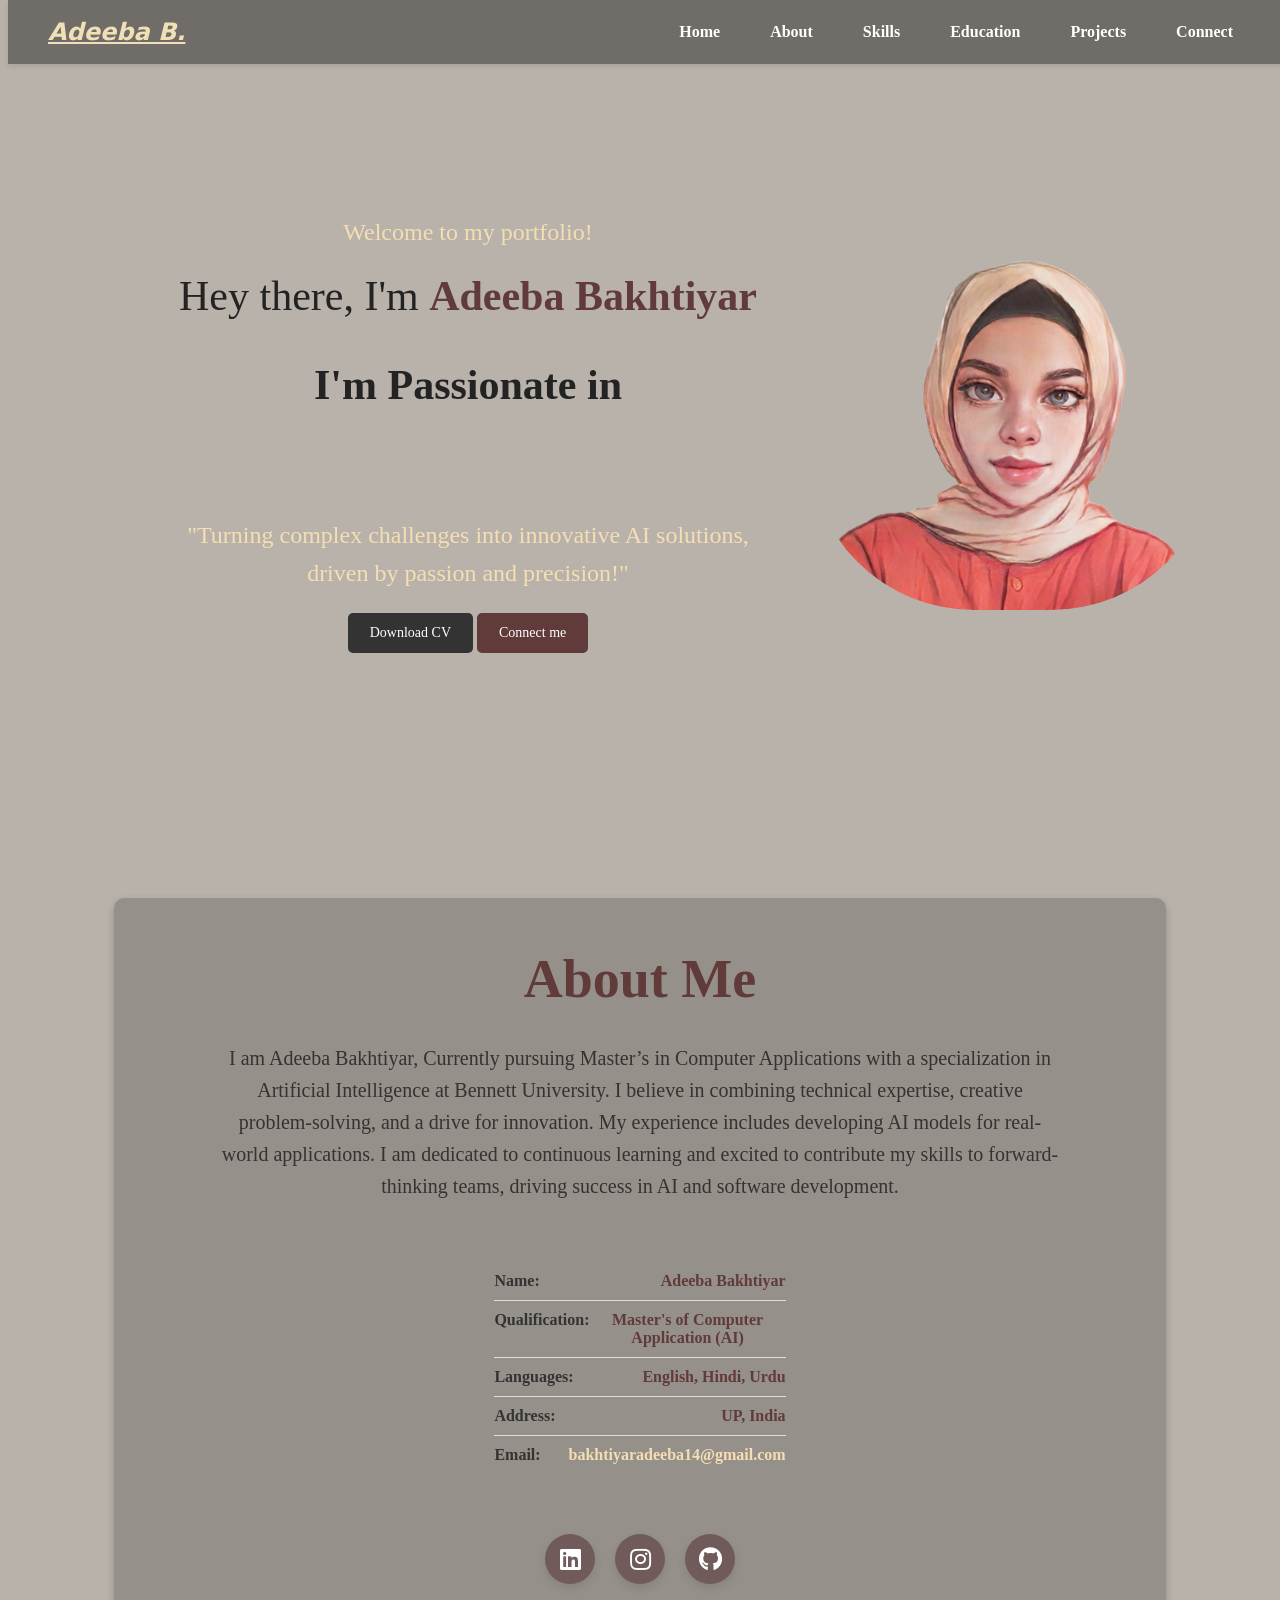
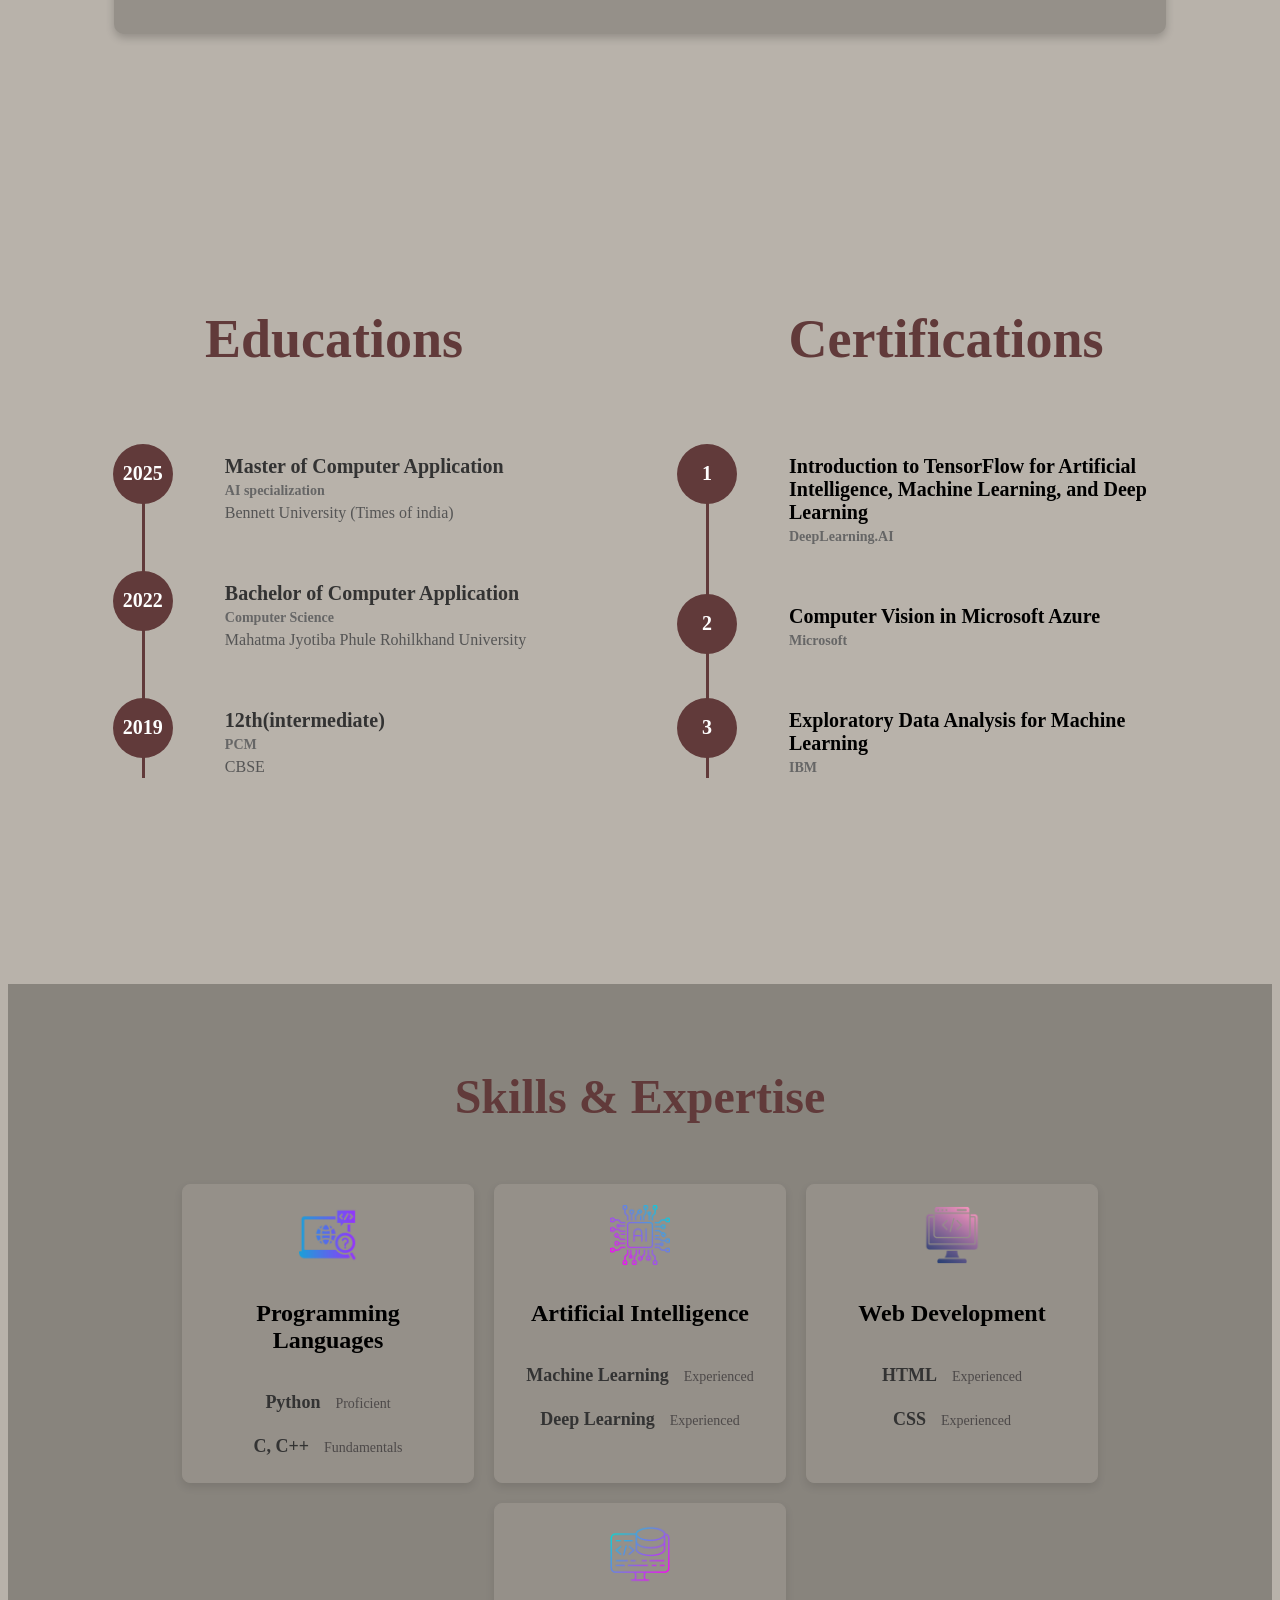
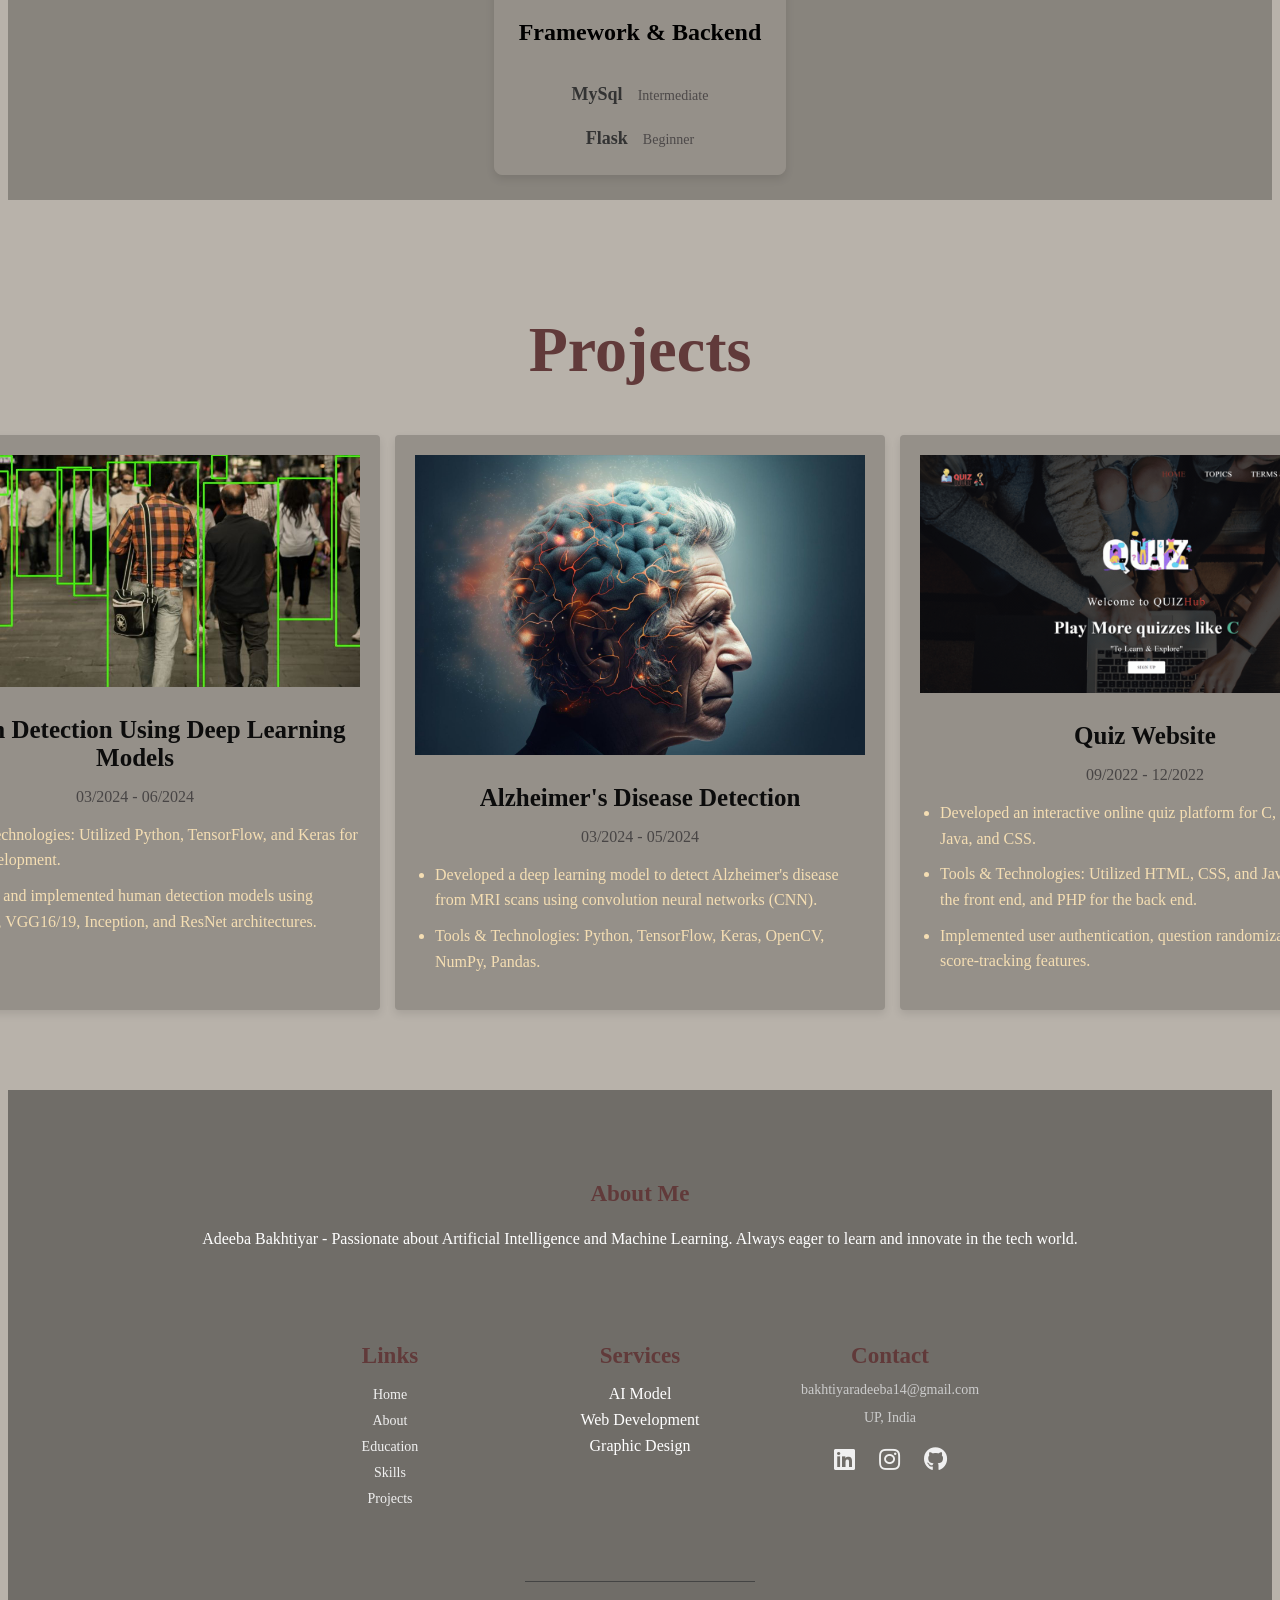
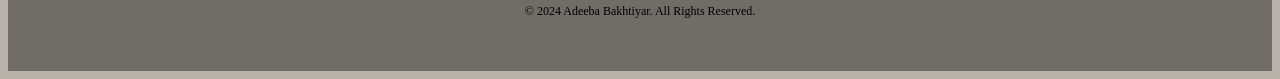
==== index.html @ aa09ab43 "index.html" ====
<!DOCTYPE html>
<html lang="en">

<head>
    <meta charset="UTF-8">
    <meta name="viewport" content="width=device-width, initial-scale=1.0">
    <title>portfolio</title>
    <link rel="stylesheet" href="adeeba.css">
    <!-- FontAwesome for icons (Make sure you have the link in your project) -->
    <link rel="stylesheet" href="https://cdnjs.cloudflare.com/ajax/libs/font-awesome/5.15.4/css/all.min.css">
</head>

<body data-spy="scroll" data-target=".site-navbar-target" data-offset="300">

    <!-- ------------------header--------------------- -->
    <nav class="header" id="navbar">
        <div class="container">
            <a class="logo" href="index.html"><span>Adeeba B.</span></a>
            <button class="navbar-toggle" type="button" data-toggle="collapse" data-target="#ftco-nav"
                aria-controls="ftco-nav" aria-expanded="false" aria-label="Toggle navigation">
                <span class="menu"></span> Menu
            </button>

            <div class="collapse navbar-collapse" id="navbar">
                <ul class="navbar-nav nav ml-auto">
                    <li class="nav-item"><a href="#home-section" class="nav-link"><span>Home</span></a></li>
                    <li class="nav-item"><a href="#about-section" class="nav-link"><span>About</span></a></li>
                    <li class="nav-item"><a href="#skills-section" class="nav-link"><span>Skills</span></a></li>
                    <li class="nav-item"><a href="#education-section" class="nav-link"><span>Education</span></a></li>
                    <li class="nav-item"><a href="#projects-section" class="nav-link"><span>Projects</span></a></li>
                    <li class="nav-item"><a href="#about-section" class="nav-link"><span>Connect</span></a></li>
                </ul>
            </div>
        </div>
    </nav>

    <!-- -------------------home-------------------- -->
    <section class="home" id="home-section">
        <div class="container">
            <div class="row">

                <div class="about-text">
                    <p>Welcome to <span class="mobile-block">my portfolio!</span></p>
                    <span class="intro">Hey there, I'm <span style="color: #613a3a; font-weight: bold;">Adeeba Bakhtiyar</span> </span>
                    <h1 class="animated-text">

                        <span class="intro">I'm Passionate in </span>
                        <div class="animated-info">
                            <span class="animated-item">Python</span>
                            <span class="animated-item">Machine Learning</span>
                            <span class="animated-item">Deep Learning</span>
                            <span class="animated-item">Web Development</span>
                        </div>
                    </h1>

                    <p>"Turning complex challenges into innovative AI solutions, driven by passion and precision!"</p>

                    <div class="button">
                        <a href="AdeebaBakhtiyar.pdf" view="Adeeba_Bakhtiyar_Resume"
                            class="btn mr-lg-2 custom-btn"><i class='uil uil-file-alt'></i> Download CV</a>
                        <a href="mailto:bakhtiyaradeeba14@gmail.com"
                            class="btn custom-btn custom-btn-bg custom-btn-link">Connect me</a>
                    </div>
                </div>


                <div class="about-image svg">
                    <img src="img/adeeba_illus.jpg" class="img-fluid" alt="svg image">
                </div>

            </div>
        </div>
    </section>





    <!-- --------------------------about------------------- -->
    <section class="about " id="about-section">
        <div class="container-abt">
            <div class="heading-section">
                <h2 class="mb-4" style="font-size: 54px; text-transform: capitalize; padding-top: 0px; color: #613a3a;">About Me</h2>
                <p>I am Adeeba Bakhtiyar, Currently pursuing Master’s in Computer Applications with 
                    a specialization in Artificial Intelligence at Bennett University. I believe in combining technical expertise, 
                    creative problem-solving, and a drive for innovation.
                    My experience includes developing AI models for real-world applications. I am dedicated to continuous learning and excited to contribute my skills to 
                     forward-thinking teams, driving success in AI and software development.
                </p>

                <ul class="info">
                    <li><span class="ques">Name:</span> <span class="ans">Adeeba Bakhtiyar</span></li>
                    <li><span class="ques">Qualification:</span> <span class="ans">Master's of Computer Application (AI)</span></li>
                    <li><span class="ques">Languages:</span> <span class="ans">English, Hindi, Urdu</span></li>
                    <li><span class="ques">Address:</span> <span class="ans">UP, India</span></li>
                    <li><span class="ques">Email:</span> <span class="ans" style="color: #F5DEB3;">bakhtiyaradeeba14@gmail.com</span></li>
                </ul>

                <div class="social-icons" id="connect">
                    <!-- LinkedIn -->
                    <a href="https://www.linkedin.com/in/adeeba-bakhtiyar" target="_blank" class="social-icon linkedin"
                        aria-label="LinkedIn">
                        <i class="fab fa-linkedin"></i>
                    </a>
                    <!-- Instagram -->
                    <a href="https://www.instagram.com/adeeba_ba" target="_blank" class="social-icon instagram"
                        aria-label="Instagram">
                        <i class="fab fa-instagram"></i>
                    </a>
                    <!-- CodeChef -->
                    <!-- <a href="https://www.codechef.com/users/adeebaa" target="_blank" class="social-icon codechef"
                        aria-label="CodeChef">
                        <i class="fab fa-codechef"></i> -->
                    </a>
                    <!-- GitHub -->
                    <a href="https://github.com/AdeebaBakhtiyar" target="_blank" class="social-icon github"
                        aria-label="GitHub">
                        <i class="fab fa-github"></i>
                    </a>
                </div>

            </div>
        </div>



        </div>


    </section>


    <!-- ------------------------qualification----------------- -->
    <section class="qual" id="education-section">
        <!-- -----------education----------- -->
        <div class="edu">
            <h2 class="ed">Educations</h2>
            <div class="timeline">
                <div class="master">
                    <div class="timeline-yr">
                        <span>2025</span>
                    </div>
                    <div class="timeline-info">
                        <h3><span>Master of Computer Application</span><small>AI specialization</small></h3>
                        <p>Bennett University (Times of india)</p>
                    </div>
                </div>

                <div class="bachelor">
                    <div class="timeline-yr">
                        <span>2022</span>
                    </div>
                    <div class="timeline-info">
                        <h3><span>Bachelor of Computer Application</span><small>Computer Science</small></h3>
                        <p>Mahatma Jyotiba Phule Rohilkhand University</p>
                    </div>
                </div>

                <div class="board">
                    <div class="timeline-yr">
                        <span>2019</span>
                    </div>
                    <div class="timeline-info">
                        <h3><span>12th(intermediate)</span><small>PCM</small></h3>
                        <p>CBSE</p>
                    </div>
                </div>

            </div>
        </div>
        <!-- -----------cert---------- -->
        <div class="edu">
            <h2 class="ed">Certifications</h2>
            <div class="timeline">
                <div class="master">
                    <div class="timeline-yr">
                        <span>1</span>
                    </div>
                    <div class="timeline-info">
                        <a href="https://www.coursera.org/account/accomplishments/records/SD7UD8A5PL6N"><h3><span>Introduction to TensorFlow for Artificial Intelligence, Machine Learning, and Deep
                                Learning</span></a><small>DeepLearning.AI</small></h3>
                    </div>
                </div>

                <div class="bachelor">
                    <div class="timeline-yr">
                        <span>2</span>
                    </div>
                    <div class="timeline-info">
                        <a href="https://www.coursera.org/account/accomplishments/records/6XAW9YWFEXEA"><h3><span>Computer Vision in Microsoft Azure</span></a><small>Microsoft</small></h3>
                    </div>
                </div>

                <div class="board">
                    <div class="timeline-yr">
                        <span>3</span>
                    </div>
                    <div class="timeline-info">
                        <a href="https://www.coursera.org/account/accomplishments/records/AXD4PXTZT9DA"><h3><span>Exploratory Data Analysis for Machine Learning</span></a><small>IBM</small></h3>
                    </div>
                </div>

            </div>
        </div>
    </section>

    <!-- ------------------skill-------------------- -->
    <!-- Skills Section -->
    <section class="skills" id="skills-section">
        <h2 class="section-title">Skills & Expertise</h2>
        <div class="skills-container">

            <!-- Skill Badge: Programming Languages -->
            <div class="skill-badge">
                <div class="skill-icon">
                    <img src="img/programming-language.png" alt="Coding">
                </div>
                <h2>Programming Languages</h2>
                <div class="skill-info">
                    <h3>Python</h3>
                    <p>Proficient</p>
                </div>
                <div class="skill-info">
                    <h3>C, C++</h3>
                    <p>Fundamentals</p>
                </div>
            </div>

            <!-- Skill Badge: AI -->
            <div class="skill-badge">
                <div class="skill-icon">
                    <img src="img/chip.png" alt="AI">
                </div>
                <h2>Artificial Intelligence</h2>
                <div class="skill-info">
                    <h3>Machine Learning</h3>
                    <p>Experienced</p>
                </div>
                <div class="skill-info">
                    <h3>Deep Learning</h3>
                    <p>Experienced</p>
                </div>
            </div>

            <!-- Skill Badge: Web Development -->
            <div class="skill-badge">
                <div class="skill-icon">
                    <img src="img/web-development.png" alt="Web Development">
                </div>
                <h2>Web Development</h2>
                <div class="skill-info">
                    <h3>HTML</h3>
                    <p>Experienced</p>
                </div>
                <div class="skill-info">
                    <h3>CSS</h3>
                    <p>Experienced</p>
                </div>
            </div>

            <!-- Skill Badge: Framework/Backend -->
            <div class="skill-badge">
                <div class="skill-icon">
                    <img src="img/backend.png" alt="Web Development">
                </div>
                <h2>Framework & Backend</h2>
                <div class="skill-info">
                    <h3>MySql</h3>
                    <p>Intermediate</p>
                </div>
                <div class="skill-info">
                    <h3>Flask</h3>
                    <p>Beginner</p>
                </div>
            </div>

        </div>
    </section>

    <!-- -----------Projects -------- -->
    <section class="projects" id="projects-section">
        <div class="project">
            <h2>Projects</h2>

            <div class="projects-grid">
                <!-- Project 1 -->
                <div class="project-card">
                <div class="imgs">
                    <img src="img/human detec.jpg" alt="Human Detection">
                </div>
                    <h3 class="project-title">Human Detection Using Deep Learning Models</h3>
                    <p class="project-duration">03/2024 - 06/2024</p>
                    <ul class="project-details">
                        <li>Tools & Technologies: Utilized Python, TensorFlow, and Keras for model development.</li>
                        <li>Developed and implemented human detection models using Sequential, VGG16/19, Inception, and
                            ResNet architectures.</li>
                    </ul>
                </div>

                <!-- Project 2 -->
                <div class="project-card">
                    <div class="imgs">
                        <img src="img/Alzheimers-Disease.jpg" alt="Alzheimer Detection">
                    </div>
                    <h3 class="project-title">Alzheimer's Disease Detection</h3>
                    <p class="project-duration">03/2024 - 05/2024</p>
                    <ul class="project-details">
                        <li>Developed a deep learning model to detect Alzheimer's disease from MRI scans using
                            convolution neural networks (CNN).</li>
                        <li>Tools & Technologies: Python, TensorFlow, Keras, OpenCV, NumPy, Pandas.</li>
                    </ul>
                </div>

                <!-- Project 3 -->
                <div class="project-card">
                    <div class="imgs">
                        <img src="img/quiz-gif.gif" alt="Alzheimer Detection">
                    </div>
                    <h3 class="project-title">Quiz Website</h3>
                    <p class="project-duration">09/2022 - 12/2022</p>
                    <ul class="project-details">
                        <li>Developed an interactive online quiz platform for C, C++, HTML, Java, and CSS.</li>
                        <li>Tools & Technologies: Utilized HTML, CSS, and JavaScript for the front end, and PHP for the
                            back end.</li>
                        <li>Implemented user authentication, question randomization, and score-tracking features.</li>
                    </ul>
                    </ul>
                </div>

                <!-- Project 4 -->
                <!-- <div class="project-card">
                    <div class="imgs">
                        <img src="img/alzheimer.webp" alt="Alzheimer Detection">
                    </div>
                    <h3 class="project-title">Video Transcript Summarizer</h3>
                    <p class="project-duration">10/2023 - 02/2023</p>
                    <ul class="project-details">
                        <li>Developed a tool to generate concise summaries of video transcripts using NLP techniques.
                        </li>
                        <li>Tools & Technologies: Utilized Python, NLTK, and Hugging Face Transformers.</li>
                </div> -->
            </div>
        </div>
    </section>

    <!---------------------- Footer ---------------- -->
    <footer class="footer">
        <div class="footer-column">
            <h3>About Me</h3>
            <p>Adeeba Bakhtiyar - Passionate about Artificial Intelligence and Machine Learning. Always eager to learn and innovate in the tech world.</p>
        </div>

        <div class="footer-info">
            
            <div class="footer-column">
              <h3>Links</h3>
              <ul>
                <li><a href="#home-section">Home</a></li>
                <li><a href="#about-section">About</a></li>
                <li><a href="#education-section">Education</a></li>
                <li><a href="#skills-section">Skills</a></li>
                <li><a href="#projects-section">Projects</a></li>
              </ul>
            </div>
            <div class="footer-column">
              <h3>Services</h3>
              <ul>
                <li>AI Model</li>
                <li>Web Development</li>
                <li>Graphic Design</li>
              </ul>
            </div>
            <div class="footer-column contact-info">
              <h3>Contact</h3>
              <p><a href="mailto:bakhtiyaradeeba14@gmail.com">bakhtiyaradeeba14@gmail.com</a></p>
              <p>UP, India</p>

              <ul class="social-links">
                <a href="https://www.linkedin.com/in/adeeba-bakhtiyar" target="_blank"><i class="fab fa-linkedin"></i></a>
                <a href="https://www.instagram.com/adeeba_ba" target="_blank"><i class="fab fa-instagram"></i> </a>
                <a href="https://www.github.com/AdeebaBakhtiyar" target="_blank"><i class="fab fa-github"></i> </a>
                <!-- <a href="https://www.codechef.com" target="_blank"><i class="fab fa-codechef"></i> </a> -->
             </ul>
            </div>
            
          </div>

          <div class="footer-bottom">
            <p>&copy; 2024 Adeeba Bakhtiyar. All Rights Reserved.</p>
          </div>
          
    </footer>


</body>

</html>
---- adeeba.css ----
body{
    background-color: #b8b2aa;
}

/* ---------------header-------------- */
.header {
    background-color: #706d68; /* Dark background color */
    position: fixed; /* Sticks the navbar at the top */
    top: 0;
    width: 100%;
    z-index: 1000; /* Ensures the navbar stays on top */
    padding: 18px 0;
    box-shadow: 0 2px 5px rgba(26, 26, 26, 0.1);
}

/* Container styling for layout */
.header .container {
    display: flex;
    justify-content: space-between;
    align-items: center;
    max-width: 1200px;
    margin: 0 auto;
    padding: 0 20px;

}

/* Logo styling */
.logo {
    font-size: 24px;
    color: #fff;
    text-decoration: none;
    font-weight: bold;
}

.logo span {
    color: #f1dfb8;
    font-weight: bold;
    font-style: italic;
    font-family: system-ui, -apple-system, BlinkMacSystemFont, 'Segoe UI', Roboto, Oxygen, Ubuntu, Cantarell, 'Open Sans', 'Helvetica Neue', sans-serif;
    text-decoration: underline;
}

/* Navbar toggle button styling */
.navbar-toggle {
    display: none;
    background: none;
    border: none;
    color: #fff;
    cursor: pointer;
    font-size: 18px;
}

.navbar-toggle .menu {
    display: block;
    width: 25px;
    height: 3px;
    background-color: #fff;
    margin: 5px 0;
    transition: transform 0.3s ease;
}

/* Navbar link styling */
.navbar-nav {
    list-style: none;
    display: flex;
    gap: 20px;
    margin: 0;
    padding: 0;
}

.nav-item {
    position: relative;
}

.nav-link {
    font-weight: bold;
    color: #fff;
    text-decoration: none;
    font-size: 16px;
    padding: 10px 15px;
    transition: color 0.3s ease;
}

.nav-link:hover {
    color: #0c0c0c; /* Hover highlight color */
}

/* Collapse behavior on smaller screens */
@media (max-width: 768px) {
    .navbar-toggle {
        display: block; /* Show the toggle button */
    }

    .collapse.navbar-collapse {
        display: none; /* Hide the menu by default */
        flex-direction: column;
        background: #333;
        position: absolute;
        top: 100%;
        left: 0;
        width: 100%;
    }

    .collapse.navbar-collapse.show {
        display: flex; /* Show menu when toggled */
    }

    .navbar-nav {
        flex-direction: column;
        gap: 0;
    }

    .nav-link {
        padding: 15px 20px;
        border-top: 1px solid #444;
        text-align: left;
    }
}

/* Smooth transition for toggling */
.collapse.navbar-collapse {
    transition: max-height 0.3s ease-out, padding 0.3s ease;
}

/*------------home-----------*/
.home {
    padding: 100px 0; /* Adds spacing around the section */
}

/* Container styling */
.home .container {
    display: flex;
    flex-wrap: nowrap;
    align-items: center;
    justify-content: center;
    height: 70vh;
    text-align: -webkit-center;
}

/* Text section styling */
.about-text {
    max-width: 600px;
   color:#5b4638;
    padding: 50px;
    padding-left: 160px;
    padding-right: inherit;
}

/* Styling for small text */
.animated-text {
    font-size: 50px;
    color: #613a3a;
    font-weight: bold;
    position: relative;
}

.intro {
    display: block;
    font-size: 42px;
    margin-bottom: 5px;
    color: #242323;
}

.animated-info {
    position: relative;
    height: 1.2em; /* Adjust based on the font size */
    overflow: hidden;
}

/* Individual animated items */
.animated-item {
    position: absolute;
    top: 0;
    left: 0;
    width: 100%;
    opacity: 0;
    animation: fade 12s infinite; /* Total duration for the cycle */
}

/* Keyframes for sequential fade animation */
@keyframes fade {
    0%, 20% { opacity: 0; transform: translateY(-100%); } /* Hidden state */
    25%, 45% { opacity: 1; transform: translateY(0); } /* Fade in */
    50%, 70% { opacity: 0; transform: translateY(100%); } /* Fade out */
    75%, 100% { opacity: 0; transform: translateY(200%); } /* Hidden state */
}

/* Sequential animation delays */
.animated-item:nth-child(1) {
    animation-delay: 0s; /* First item visible at the start */
}

.animated-item:nth-child(2) {
    animation-delay: 3s; /* Second item visible after 3 seconds */
}

.animated-item:nth-child(3) {
    animation-delay: 6s; /* Third item visible after 6 seconds */
}

.animated-item:nth-child(4) {
    animation-delay: 9s; /* Fourth item visible after 9 seconds */
}


/* Styling for the paragraph text */
.about-text p {
    margin: 20px 0;
    font-size: 24px;
    line-height: 1.6;
    color: #F5DEB3;
}

/* Button group styling */
.custom-btn-group {
    margin-top: 20px;
    display: flex;
    gap: 10px;
    justify-content: center; /* Centers buttons horizontally */
}

.btn {
    display: inline-block;
    padding: 10px 20px;
    border-radius: 5px;
    color: #fff;
    text-decoration: none;
    font-size: 14px;
    transition: background-color 0.3s ease;
}

.custom-btn {
    background-color: #333;
    border: 2px solid transparent;
}

.custom-btn:hover {
    background-color: #613a3a;
    border-color: #613a3a;
}

.custom-btn-bg {
    background-color: #613a3a;
}

.custom-btn-link {
    border: 2px solid #613a3a;
}

.custom-btn-link:hover {
    background-color: transparent;
    color: #613a3a;
}

/* Image section styling */
.about-image {
    padding: 20px;
    padding-left: 5px;
}

.about-image img {
    max-width: 85%;
    height: auto;
    border-radius: 165px; /* Optional: adds rounded corners */
}

/* Responsive adjustments */
@media (min-width: 992px) {
    .home .row {
        display: flex;
        flex-direction: row;
        align-items: center;
    }

    .about-text {
        order: 1; /* Ensures text appears on the left */
    }

    .about-image {
        order: 2; /* Ensures image appears on the right */
        flex: 1; /* Allows image to take up remaining space */
    }
}

@media (max-width: 991px) {
    .home .row {
        flex-direction: column;
        text-align: center;
    }
    
    .custom-btn-group {
        gap: 15px;
    }
}

/* -------------about--------------- */
/* General styling for the about section */
.about {
    min-height:fit-content; /* Ensures the section takes at least the full viewport height */
    display: flex;
    align-items: center; /* Center content vertically */
    justify-content: center; /* Center content horizontally */
    padding: 60px 0; 
}

/* Container styling */
.container-abt {
    /* max-width: 800px; /* Limit the maximum width of the container */
    width: 80%; 
    /* height:fit-content; */
    background-color: #959089;
    border-radius: 10px; 
     box-shadow: 0 4px 8px rgba(0, 0, 0, 0.2); 
    padding: 20px; /* Space inside the box */
    text-align: center; /* Center text inside the box */
}

/* Heading section styling */
.heading-section {
    margin-bottom: 30px; /* Space below the heading section */
}



/* Main heading styling */
.heading-section h2 {
    font-size: 34px; 
    text-transform: capitalize;
    margin: 30px;
}

/* Paragraph styling */
.heading-section p {
    font-size: 20px;
    color: #333; /* Slightly lighter text color for the paragraph */
    line-height: 1.6;
    margin: 32px 84px
}

/* About info list styling */
.info {
    list-style: none; /* Remove default list styling */
    padding: 20px 320px; /* Remove padding */
    margin: 40px; /* Remove margin */
}

.info li {
    display: flex;
    justify-content: space-between;
    padding: 10px 0; /* Space between list items */
    border-bottom: 1px solid #ddd; /* Border between items */
    color: #333; /* Dark text color */
}

.info li:last-child {
    border-bottom: none; /* Remove border from the last item */
}

.info span {
    font-weight: bold; /* Bold label text */
}

.ans{
    color: #613a3a;
}

/* Responsive adjustments */
@media (max-width: 768px) {
    .container-abt {
        padding: 20px; /* Adjust padding for smaller screens */
    }

    .heading-section h2 {
        font-size: 28px; /* Smaller font size for smaller screens */
    }

    .heading-section p {
        font-size: 14px; /* Smaller font size for smaller screens */
    }
}

/* Social Media Section */
.social-media {
    padding: 60px 20px;
    text-align: center;
    background-color: #f9f9f9;
}

.section-title {
    font-size: 32px;
    margin-bottom: 30px;
    color: #333;
}

/* Container for Social Icons */
.social-icons {
    display: flex;
    justify-content: center;
    gap: 20px;
    flex-wrap: wrap;
}

/* Social Icon Styling */
.social-icon {
    background-color: #715a5a;
    color: #fff;
    width: 50px;
    height: 50px;
    display: flex;
    align-items: center;
    justify-content: center;
    border-radius: 50%;
    font-size: 24px;
    transition: all 0.3s ease;
    text-decoration: none;
    box-shadow: 0 4px 8px rgba(0, 0, 0, 0.1);
}

.social-icon:hover {
    transform: scale(1.1);
    box-shadow: 0 6px 12px rgba(0, 0, 0, 0.15);
}

/* Individual Icon Colors */
.linkedin:hover {
    background-color: #0077b5;
}

.instagram:hover {
    background-color: #7b0d21;
}

.codechef:hover {
    background-color: #5b4638;
}

.github:hover {
    background-color: #333;
}


/* -------------education------------ */
.qual {
    height: 90vh; 
    display: flex;
    align-items: center; /* Center content vertically */
    justify-content: center; /* Center content horizontally */
    padding: 40px 20px; /* Adjust padding as needed */
}

/* Styling for the main container */
.edu {
    max-width: 800px; /* Limit the maximum width of the container */
    width: 100%;
    /* background-color: #fff; White background for the content */
    /* border-radius: 10px; Rounded corners */
    /* box-shadow: 0 4px 8px rgba(0, 0, 0, 0.2); Shadow effect */
    padding: 0 66px; /* Space inside the box */
    text-align: center; /* Center text inside the box */
}

/* Heading styling */
.ed {
    font-size: 54px; 
    text-transform: capitalize;
    margin-top: 8px;
    color: #613a3a; /* Dark text color */
    text-transform: capitalize;
    font-weight: bold;
}

/* Timeline styling */
.timeline {
    position: relative;
    margin-top: 30px;
    border-left: 3px solid #613a3a; /* Left border for the timeline */
    display: inline-block;
    height: 37vh;
}

/* Individual timeline item styling */
.timeline-yr {
    position: absolute;
    left: -32px;
    margin-top: -11px;
    font-size: 20px;
    font-weight: bold;
    color: #fff;
    background-color: #613a3a;
    border-radius: 50%;
    width: 60px;
    height: 60px;
    display: flex;
    align-items: center;
    justify-content: center;
}

.timeline-info {
    padding-left: 80px; /* Space to align with the timeline years */
    margin-bottom: 20px;
    text-align: left; /* Align text to the left inside the info */
}

.timeline-info a {
    text-decoration: none;
    color: black;
    font-weight: bold;
}

.timeline-info a:hover {
    color: whitesmoke;
}

/* Timeline info heading styling */
.timeline-info h3 {
    font-size: 20px;
    margin: 0;
    color: #333;
}

.timeline-info h3 span {
    display: block;
    font-weight: bold;
}

.timeline-info h3 small {
    display: block;
    font-size: 14px;
    color: #666;
    margin-top: 5px;
}

/* Paragraph styling */
.timeline-info p {
    font-size: 16px;
    color: #555;
    margin-top: 5px;
}

/* Styling adjustments for different education levels */
.master, .bachelor, .board {
    position: relative;
    padding: 10px 0;
    margin-bottom: 20px;
}

.master .timeline-yr,
.bachelor .timeline-yr,
.board .timeline-yr {
    top: 10px; /* Adjust position of the year circle */
}

/* Responsive adjustments */
@media (max-width: 768px) {
    .edu {
        padding: 20px; /* Adjust padding for smaller screens */
    }

    .timeline-yr {
        left: -40px; /* Adjust the position of the timeline year on smaller screens */
        width: 40px;
        height: 40px;
        font-size: 16px;
    }

    .timeline-info {
        padding-left: 70px; /* Adjust left padding for smaller screens */
    }
}

/* ------------Projects ------------*/
.projects {
    padding: 60px 20px;
}

/* Container for Centering Content */
.project {
    max-width: 1000px;
    margin: 0 auto;
    text-align: center;
}

/* Section Title */
.project h2 {
    font-size: 64px;
    font-weight: bold;
    color: #613a3a;
    margin-bottom: 48px;
}

/* Projects Grid Layout */
.projects-grid {
    display: flex;
    /* flex-wrap: wrap; */
    column-gap: 15px;
    justify-content: center;
    row-gap: 0;
    justify-content: center;
}

/* Individual Project Card Styling */
.project-card {
    background-color: #959089;
    padding: 20px;
    margin-bottom: 20px;
    border-radius: 4px;
    box-shadow: 0 4px 8px rgba(0, 0, 0, 0.1);
    text-align: left;
    flex: 1 1 calc(50% - 20px); /* Two cards per row */
    box-sizing: border-box;
    transition: transform 0.3s ease, box-shadow 0.3s ease;
}

.project-card:hover {
    transform: translateY(-10px);
    box-shadow: 0 6px 12px rgba(55, 53, 53, 0.2);
    background-color: #4b4947;
}

.imgs{
    height:min-content;
    width: 50vh;
}

.imgs img{
    width: -webkit-fill-available;

}

/* Project Title Styling */
.project-title {
    font-size: 25px;
    font-weight: bold;
    color: #0c0c0c;
    margin-bottom: 10px;
    text-align: center;
}

/* Project Duration */
.project-duration {
    font-size: 16px;
    color: #484545;
    margin-bottom: 15px;
    text-align: center;
}

/* Project Details List */
.project-details {
    list-style-type:disc;
    padding-left: 20px;
    color: #F5DEB3;
}

.project-details li {
    margin-bottom: 10px;
    line-height: 1.6;
}

/* Responsive Adjustments */
@media (max-width: 768px) {
    .project-card {
        flex: 1 1 100%; /* Full width on smaller screens */
    }

    .section-title {
        font-size: 28px;
    }

    .project-title {
        font-size: 20px;
    }
}

/* ---------------Skills---------------- */
.skills {
    padding: 25px 22px;
    text-align: center;
    height: fit-content;
    background-color: #88847d;
}

.section-title {
    font-size: 48px;
    margin: 60px;
    color: #613a3a;
    font-weight: bold;
}

/* Skills Container */
.skills-container {
    display: flex;
    flex-wrap: wrap;
    justify-content: center;
    gap: 20px;
}

/* Skill Badge Styling */
.skill-badge {
    display: flex;
    flex-direction: column;
    align-items: center;
    background-color: #959089;
    border: 1px solid #959089;
    border-radius: 8px;
    padding: 20px;
    width: 250px;
    box-shadow: 0 4px 8px rgba(0, 0, 0, 0.1);
    transition: transform 0.3s, box-shadow 0.3s;
}

.skill-badge img {
    width: 100%;
    height: 100%;
}

.skill-icon {
    display: flex;
    align-items: center;
    justify-content: center;
  
    color: #F5DEB3;
    border-radius: 50%;
    width: 60px;
    height: 60px;
    margin-bottom: 15px;
    font-size: 22px;
    font-weight: bold;
}

/* Skill Information */
.skill-info {
    display: flex;
    align-items: baseline;
    gap: 15px;
}

.skill-info h3 {
    font-size: 18px;
    margin-bottom: 5px;
    color: #333;
}

.skill-info p {
    font-size: 14px;
    color: #4d4949;
    margin: 0;
}

/* Responsive Layout */
@media (max-width: 768px) {
    .skills-container {
        flex-direction: column;
        align-items: center;
    }

    .skill-badge {
        width: 90%;
    }
}

/* -------------footer----------------- */
/* Footer Styling */
.footer {
    background-color: #706d68;
    color: #fff;
    padding: 40px 20px;
    display: flex;
    flex-direction: column;
    align-items: center;
    text-align: center;
}

.footer-info {
    max-width: 1200px;
    display: flex;
    flex-wrap: wrap;
    justify-content: space-between;
    margin-bottom: 20px;
    gap: 20px;
    
}

/* Footer About Me */
.footer-info h3 {
    font-size: 20px;
    margin-bottom: 10px;
    color: #613a3a;
}

.footer-info p {
    font-size: 14px;
    line-height: 1.6;
    margin-bottom: 20px;
    color: #ccc;
}

/* Footer Columns */
.footer-column {
    flex: 1;
    min-width: 200px;
    margin: 28px 15px;
}

.footer-column h3 {
    font-size: 23px;
    color: #613a3a;
}

.footer-column ul {
    list-style: none;
    padding: 0;
}

.footer-column ul li {
    margin: 8px 0;
}

.footer-column ul li a {
    text-decoration: none;
    color: #f0f0f0;
    font-size: 14px;
    transition: color 0.3s;
}

.footer-column ul li a:hover {
    color: #333;
}

/* Contact Info */
.contact-info a {
    color: #ccc;
    text-decoration: none;
}

.contact-info a:hover {
    color: #333;
}

.contact-info p {
    margin: 5px 0;
    font-size: 14px;
    color: #ccc;
}

/* Social Links */
.social-links {
    list-style: none;
    padding: 0;
    margin: 0;
    display: flex; /* Use flex to align items horizontally */
    gap: 24px; /* Adjust the spacing between the icons */
    justify-content: center; /* Align icons to the left */
}

.social-links li {
    display: inline-block; /* Keep list items inline */
}

.social-links a {
    text-decoration: none;
    color: #f0f0f0; /* Icon color */
    font-size: 24px; /* Adjust the icon size */
    transition: color 0.3s, transform 0.3s;
    margin: 13px 0;
}

.social-links a:hover {
    color: #613a3a; /* Change icon color on hover */
    transform: scale(1.1); /* Slightly enlarge the icon on hover */
}


/* Copyright Section */
.copyright {
    font-size: 12px;
    color: #777;
    margin-top: 20px;
}

.copyright p {
    margin: 0;
}

.footer-bottom {
    margin-top: 10px;
    font-size: 12px;
    color: #000000;
    text-align: center;
    border-top: 1px solid #444;
    padding-top: 10px;
}
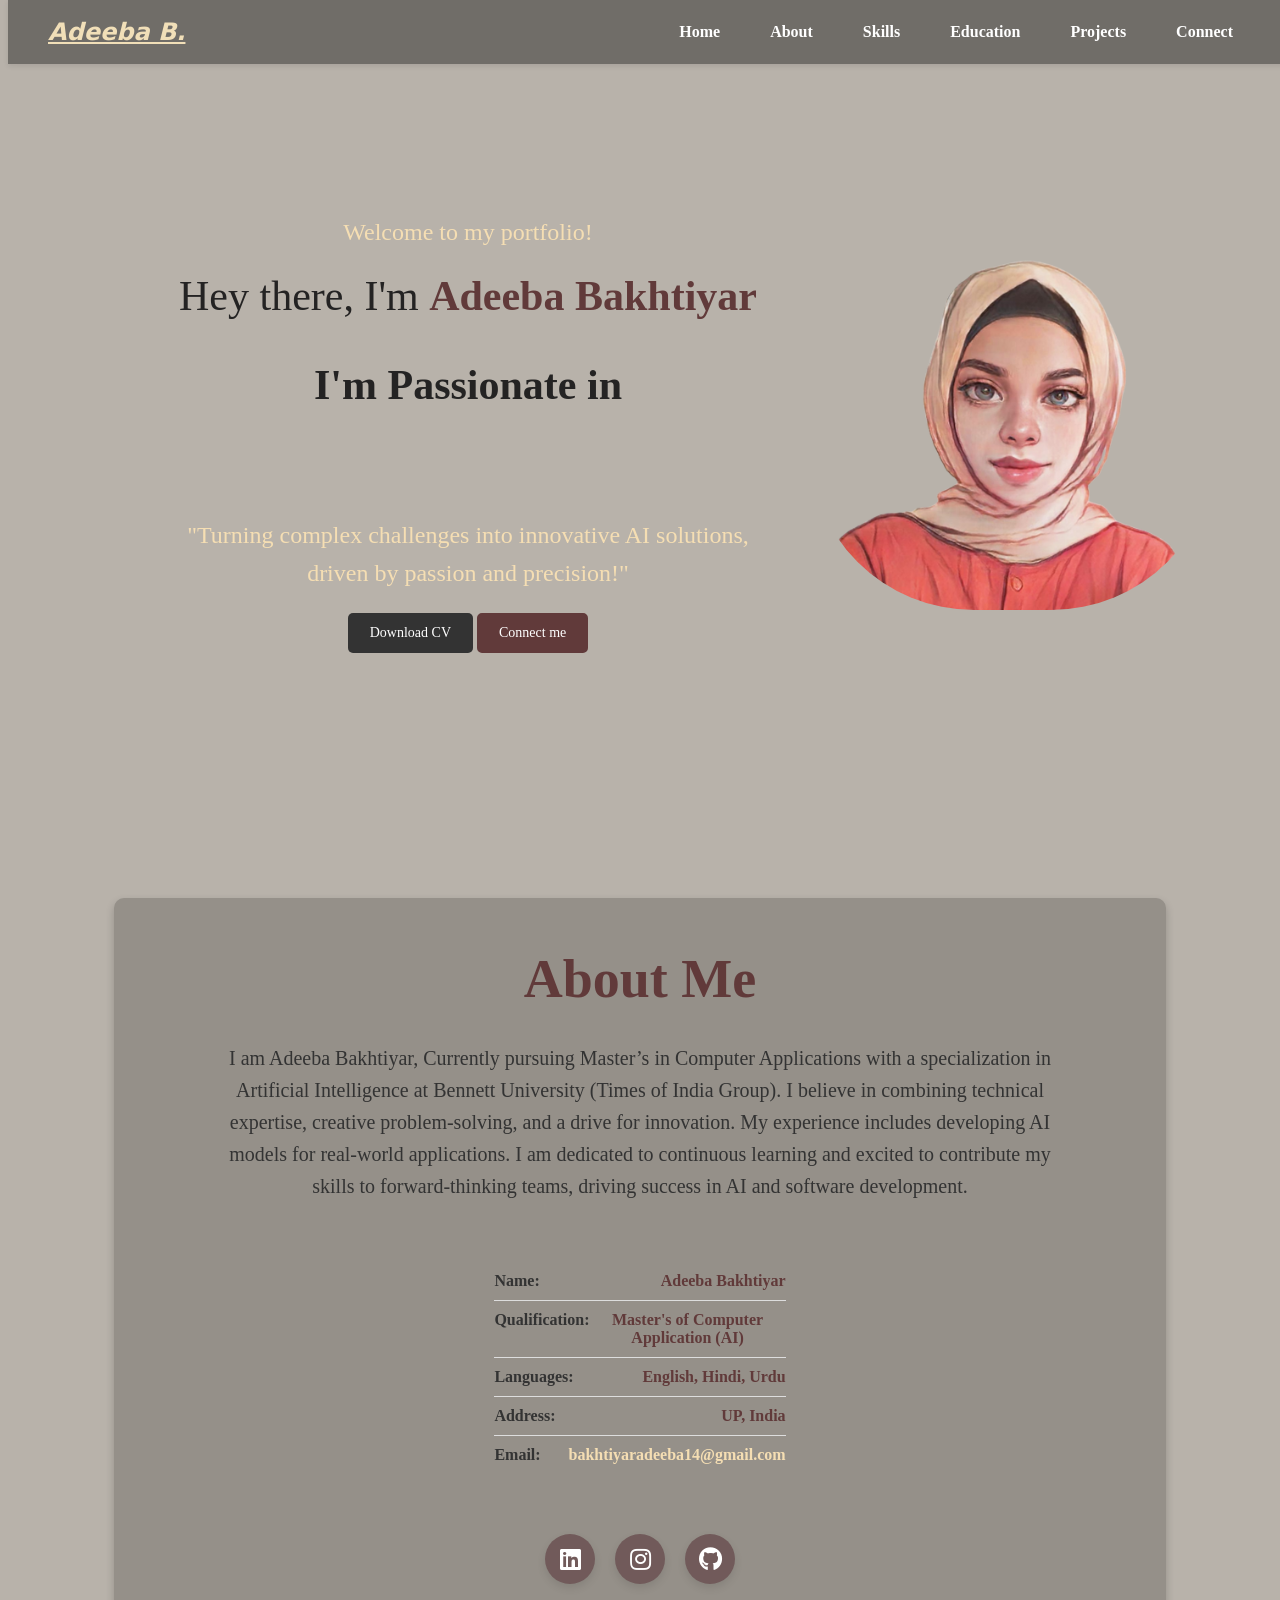
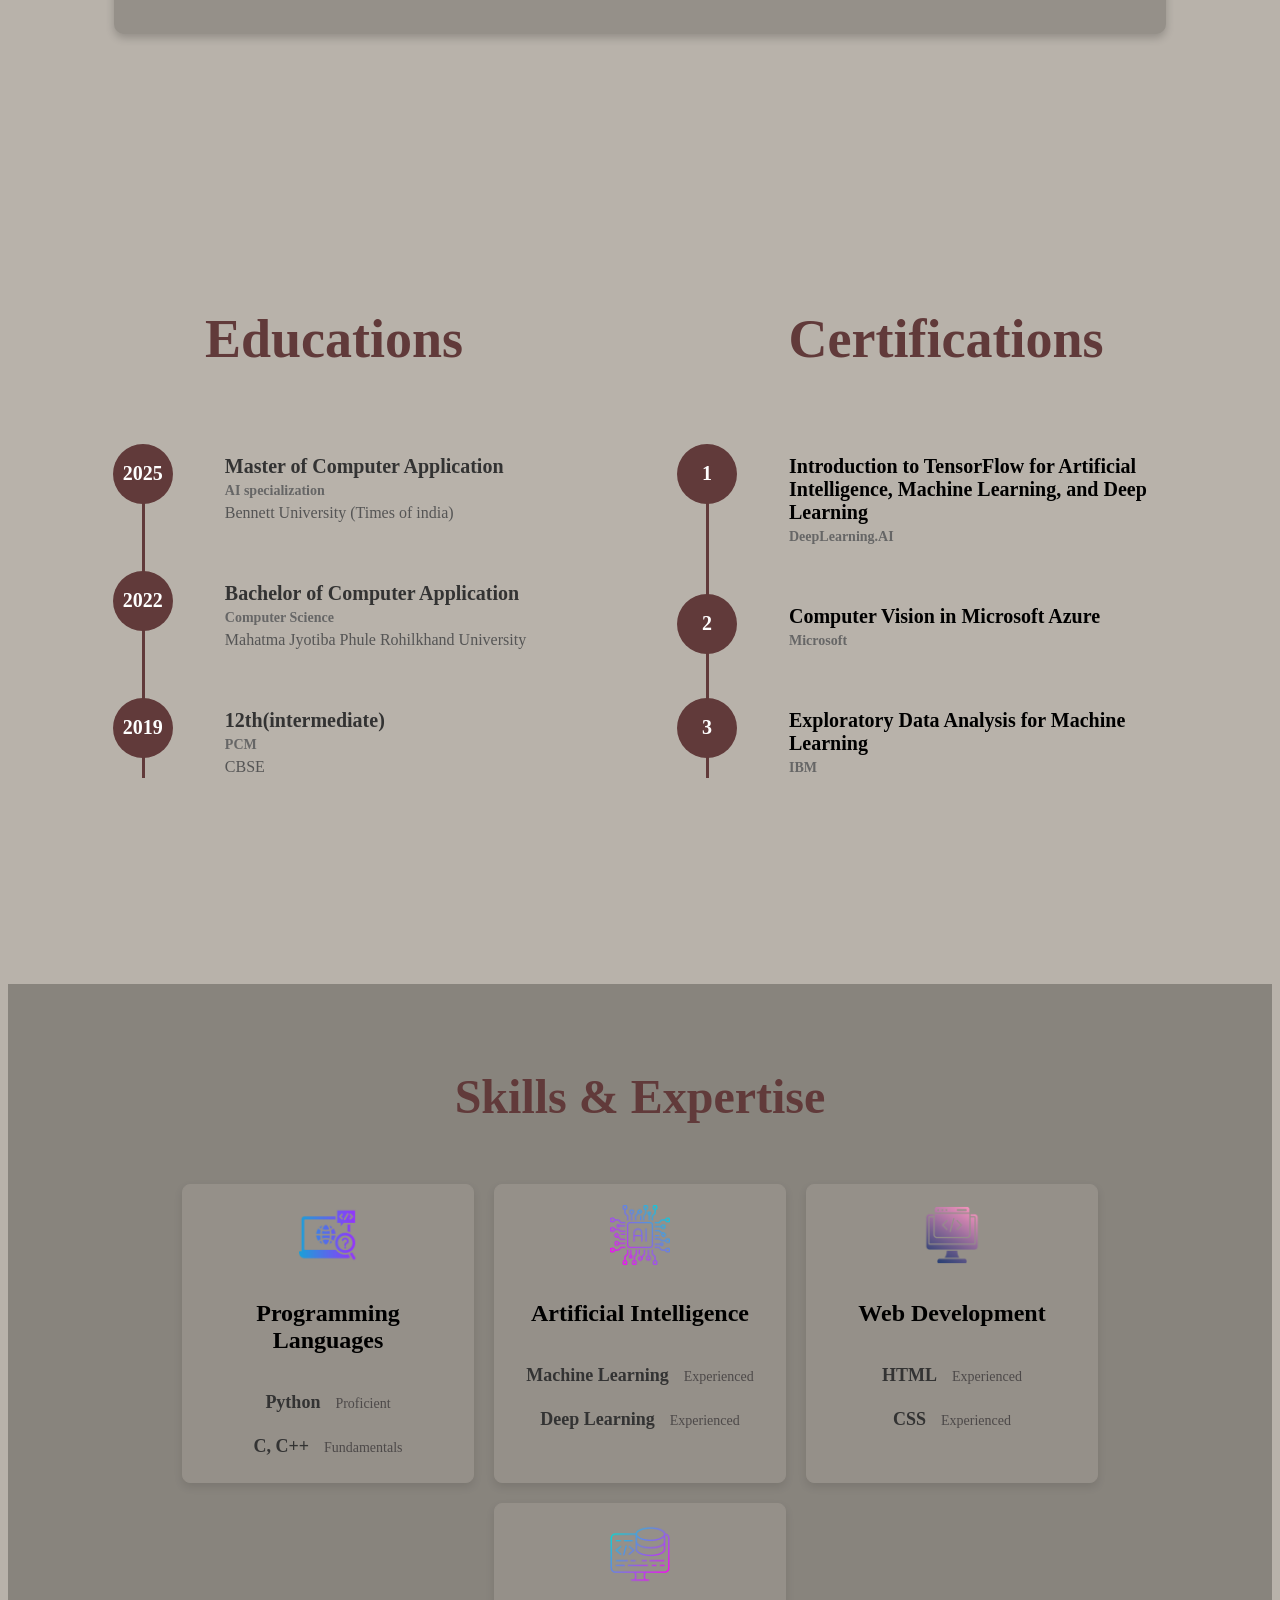
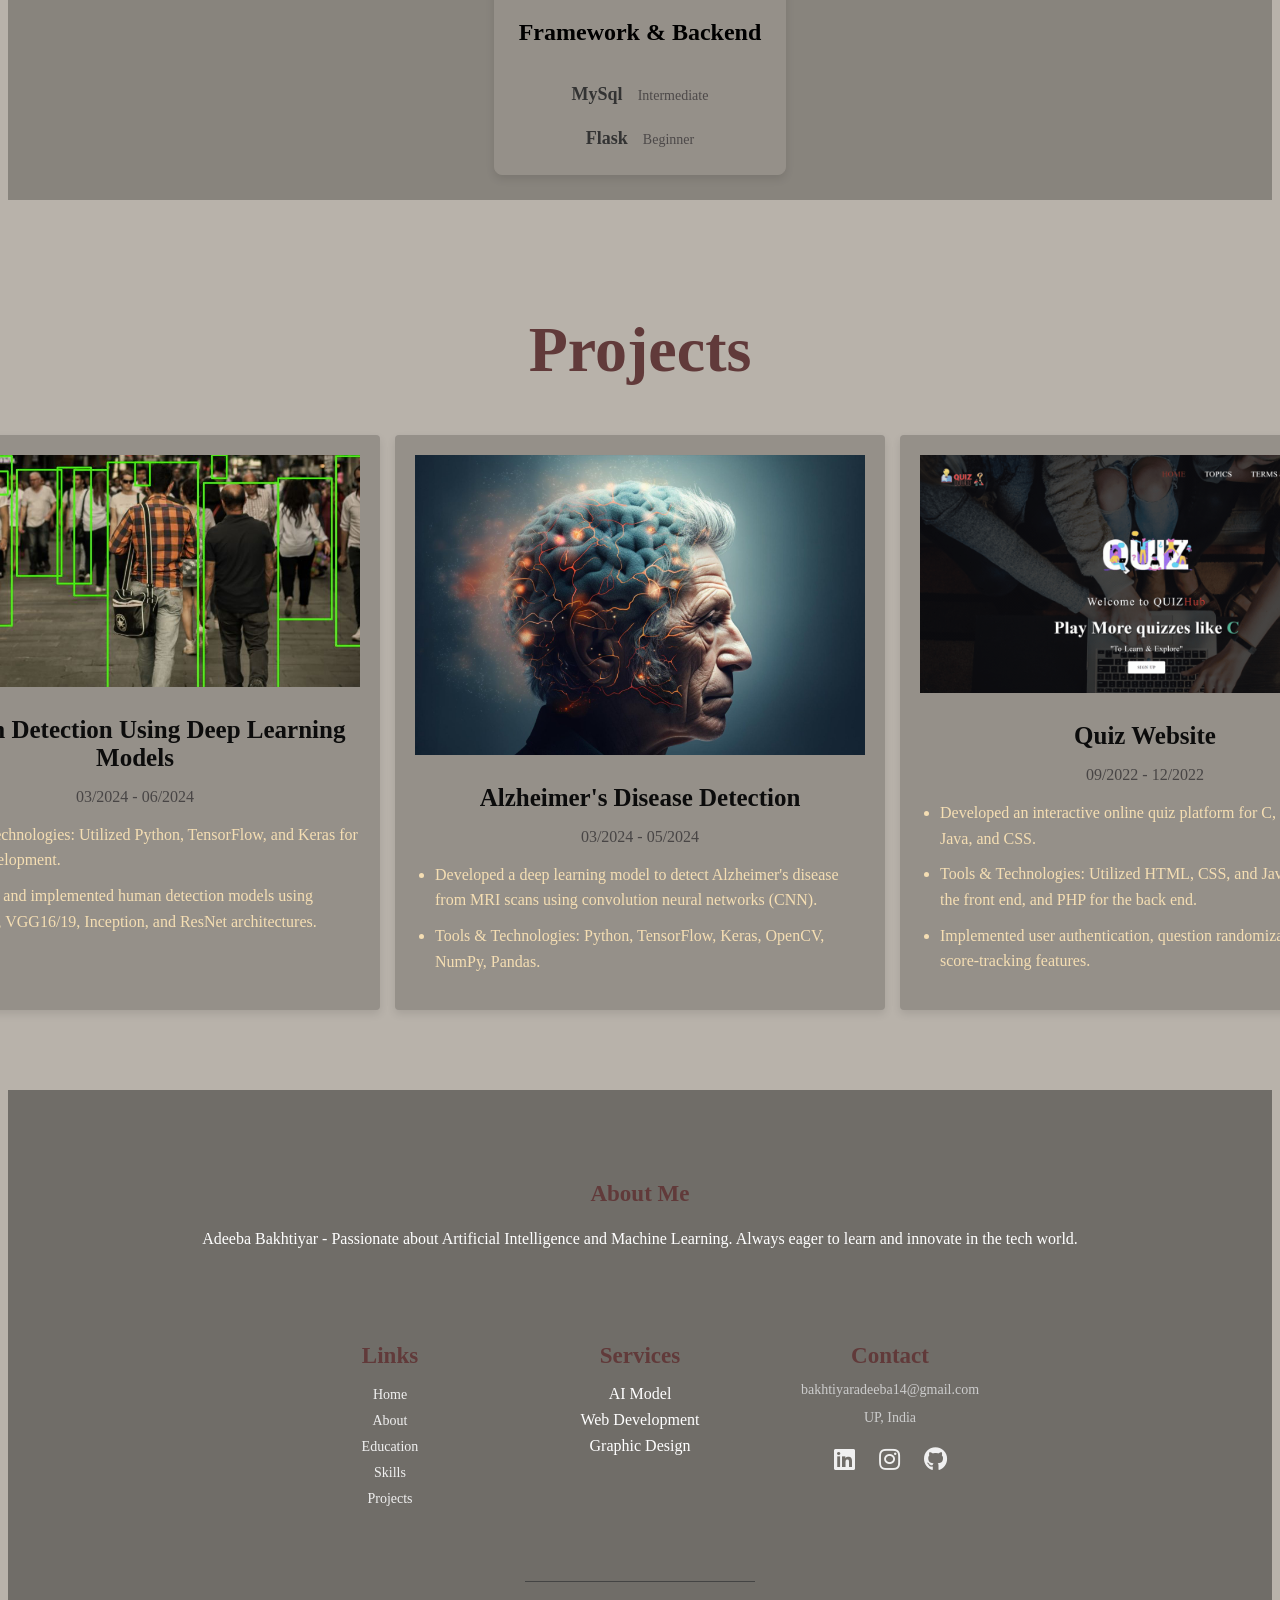
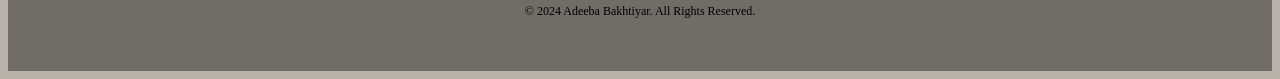
==== commit 3acf1f9e: "index.html" ====
--- a/index.html
+++ b/index.html
@@ -82,7 +82,7 @@
             <div class="heading-section">
                 <h2 class="mb-4" style="font-size: 54px; text-transform: capitalize; padding-top: 0px; color: #613a3a;">About Me</h2>
                 <p>I am Adeeba Bakhtiyar, Currently pursuing Master’s in Computer Applications with 
-                    a specialization in Artificial Intelligence at Bennett University. I believe in combining technical expertise, 
+                    a specialization in Artificial Intelligence at Bennett University (Times of India Group). I believe in combining technical expertise, 
                     creative problem-solving, and a drive for innovation.
                     My experience includes developing AI models for real-world applications. I am dedicated to continuous learning and excited to contribute my skills to 
                      forward-thinking teams, driving success in AI and software development.
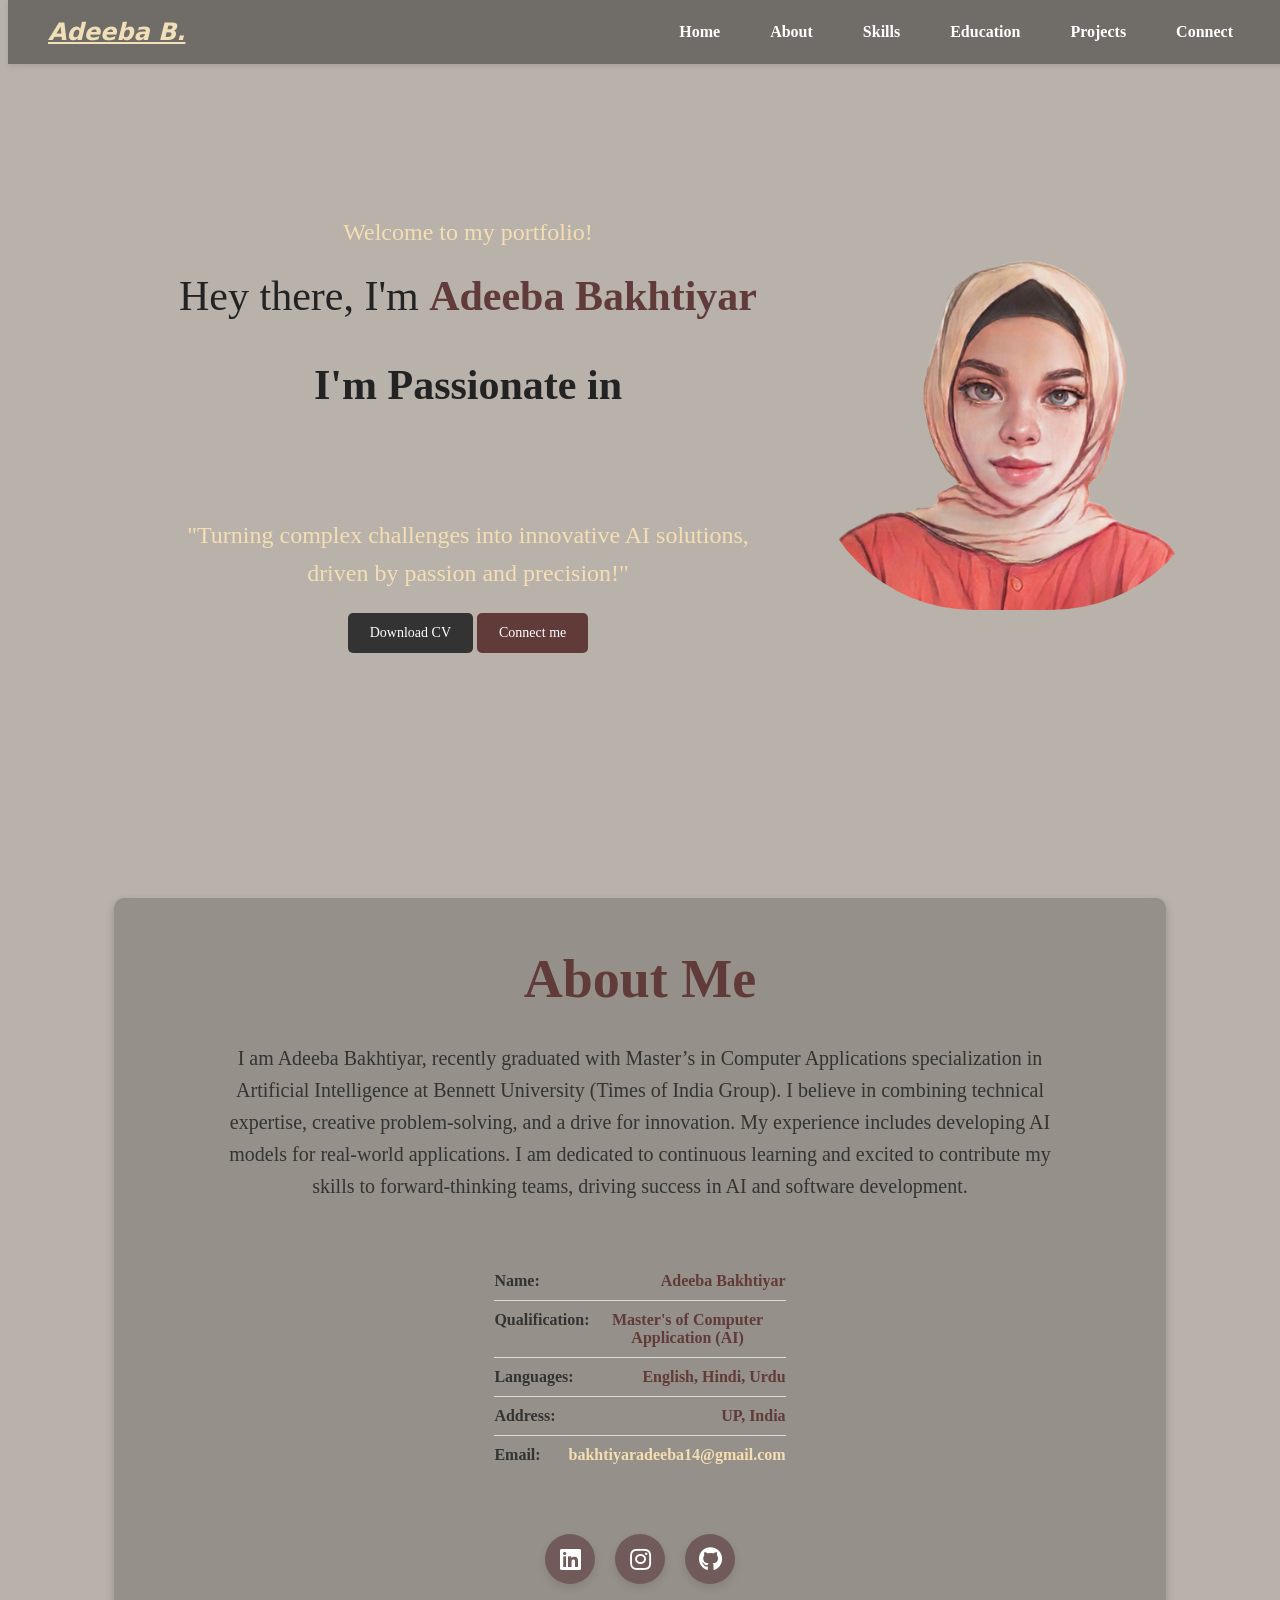
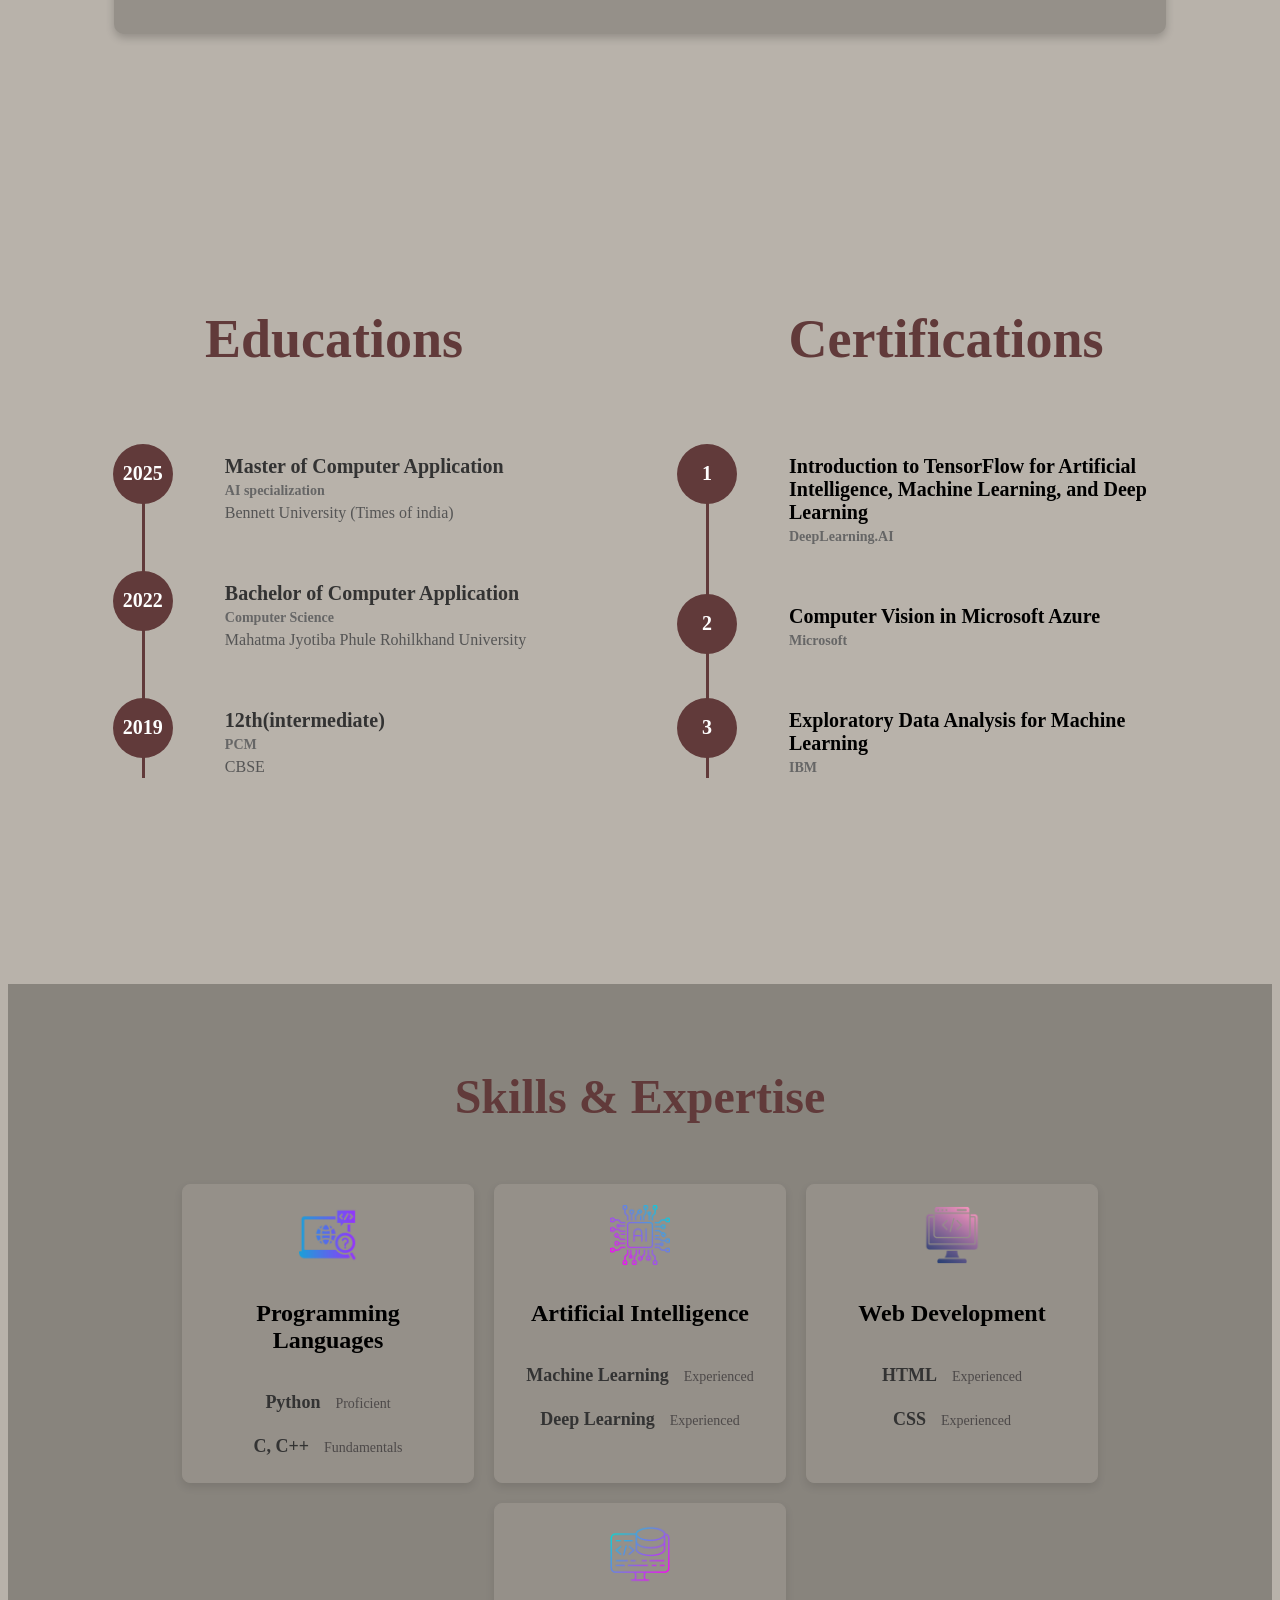
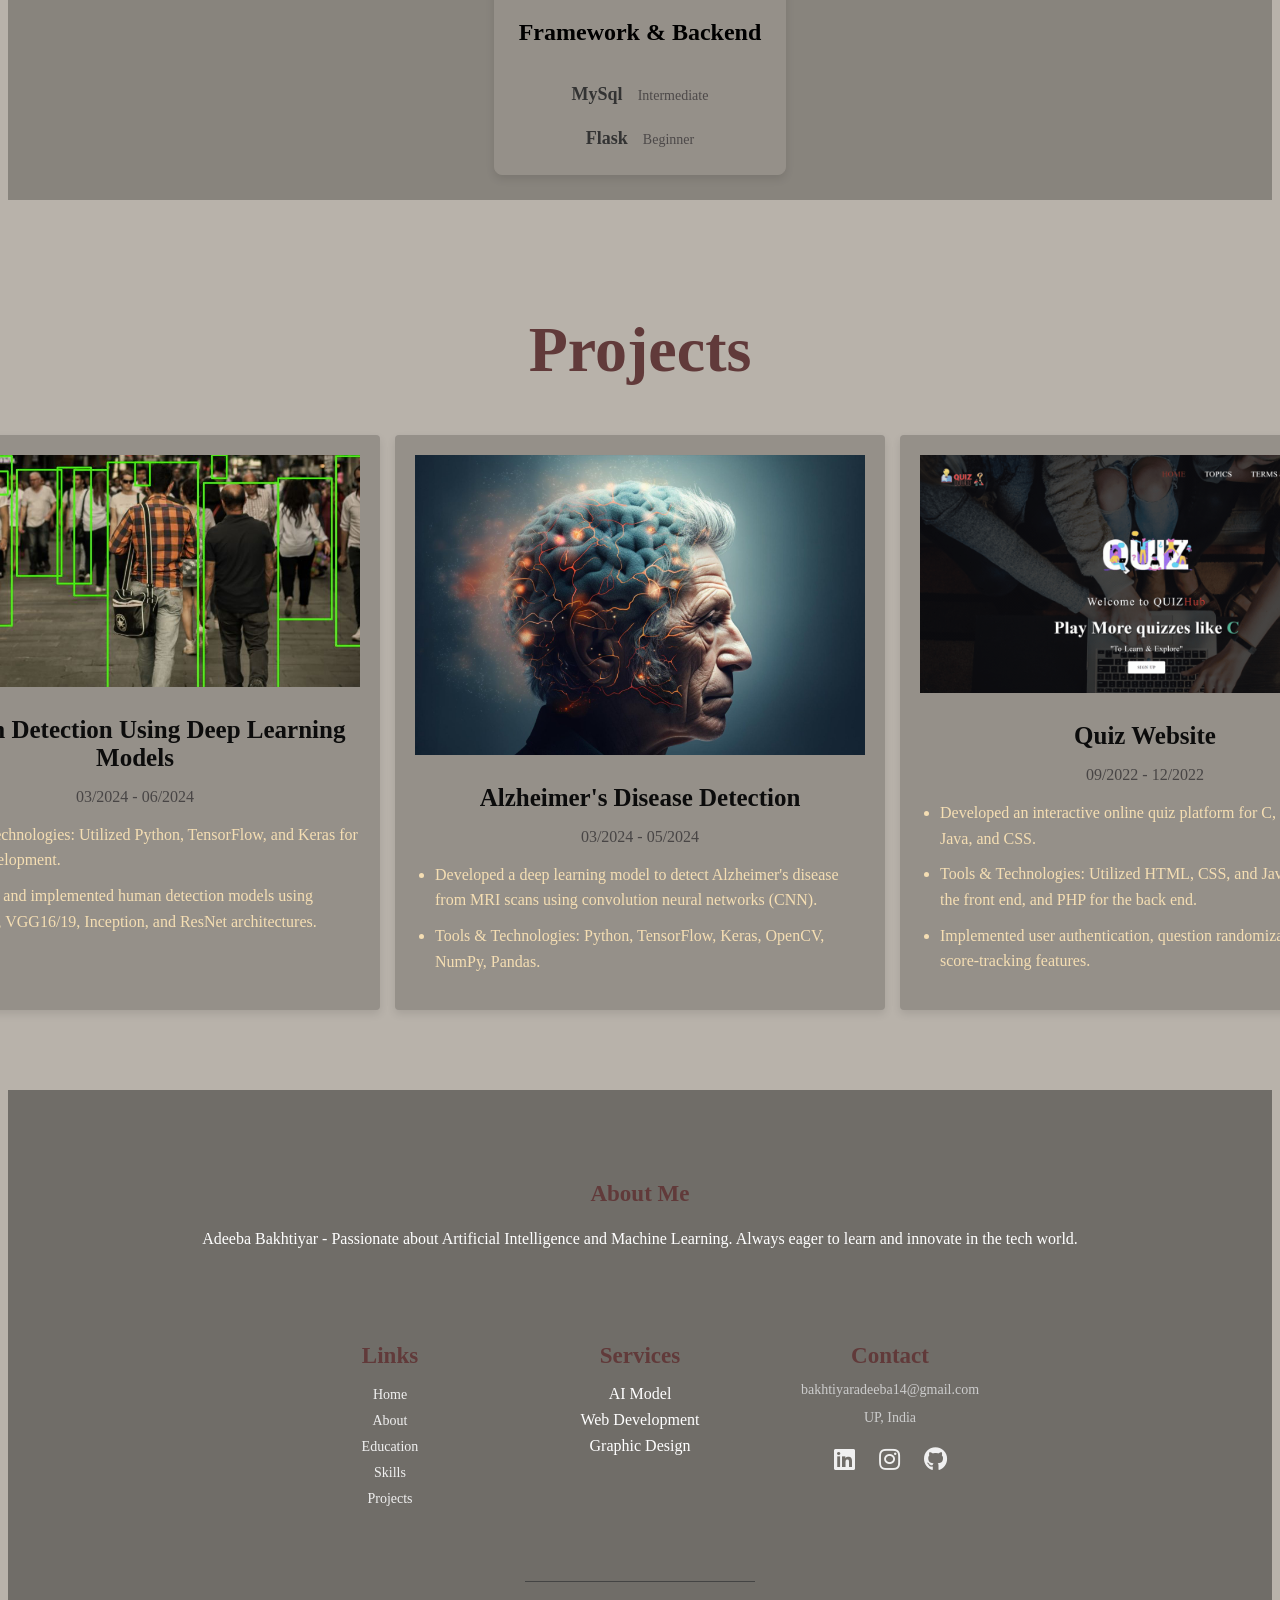
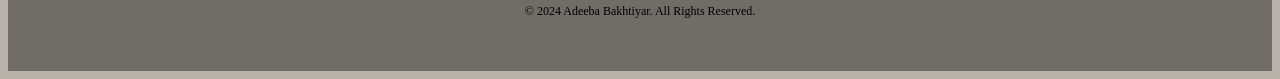
==== commit 233d188e: "index.html" ====
--- a/index.html
+++ b/index.html
@@ -81,8 +81,7 @@
         <div class="container-abt">
             <div class="heading-section">
                 <h2 class="mb-4" style="font-size: 54px; text-transform: capitalize; padding-top: 0px; color: #613a3a;">About Me</h2>
-                <p>I am Adeeba Bakhtiyar, Currently pursuing Master’s in Computer Applications with 
-                    a specialization in Artificial Intelligence at Bennett University (Times of India Group). I believe in combining technical expertise, 
+                <p>I am Adeeba Bakhtiyar, recently graduated with Master’s in Computer Applications specialization in Artificial Intelligence at Bennett University (Times of India Group). I believe in combining technical expertise, 
                     creative problem-solving, and a drive for innovation.
                     My experience includes developing AI models for real-world applications. I am dedicated to continuous learning and excited to contribute my skills to 
                      forward-thinking teams, driving success in AI and software development.
@@ -395,3 +394,4 @@
 </body>
 
 </html>
+
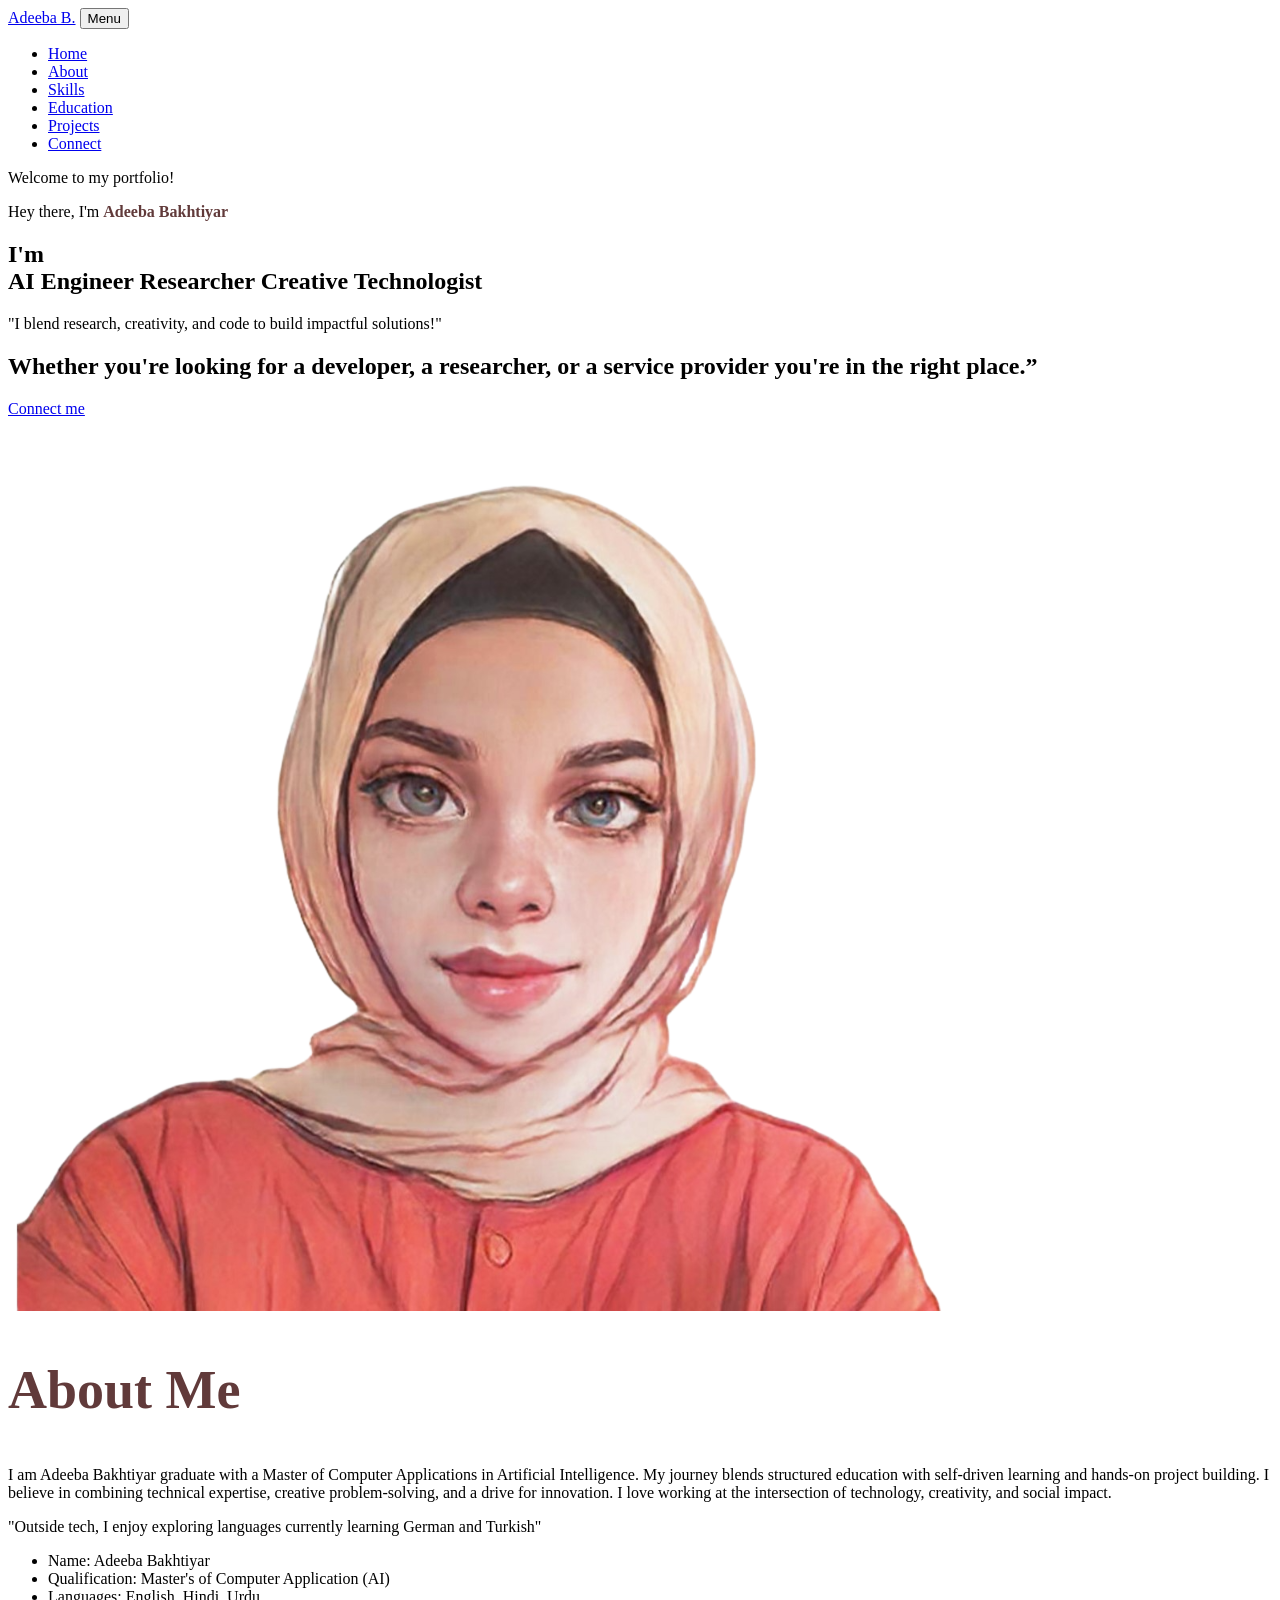
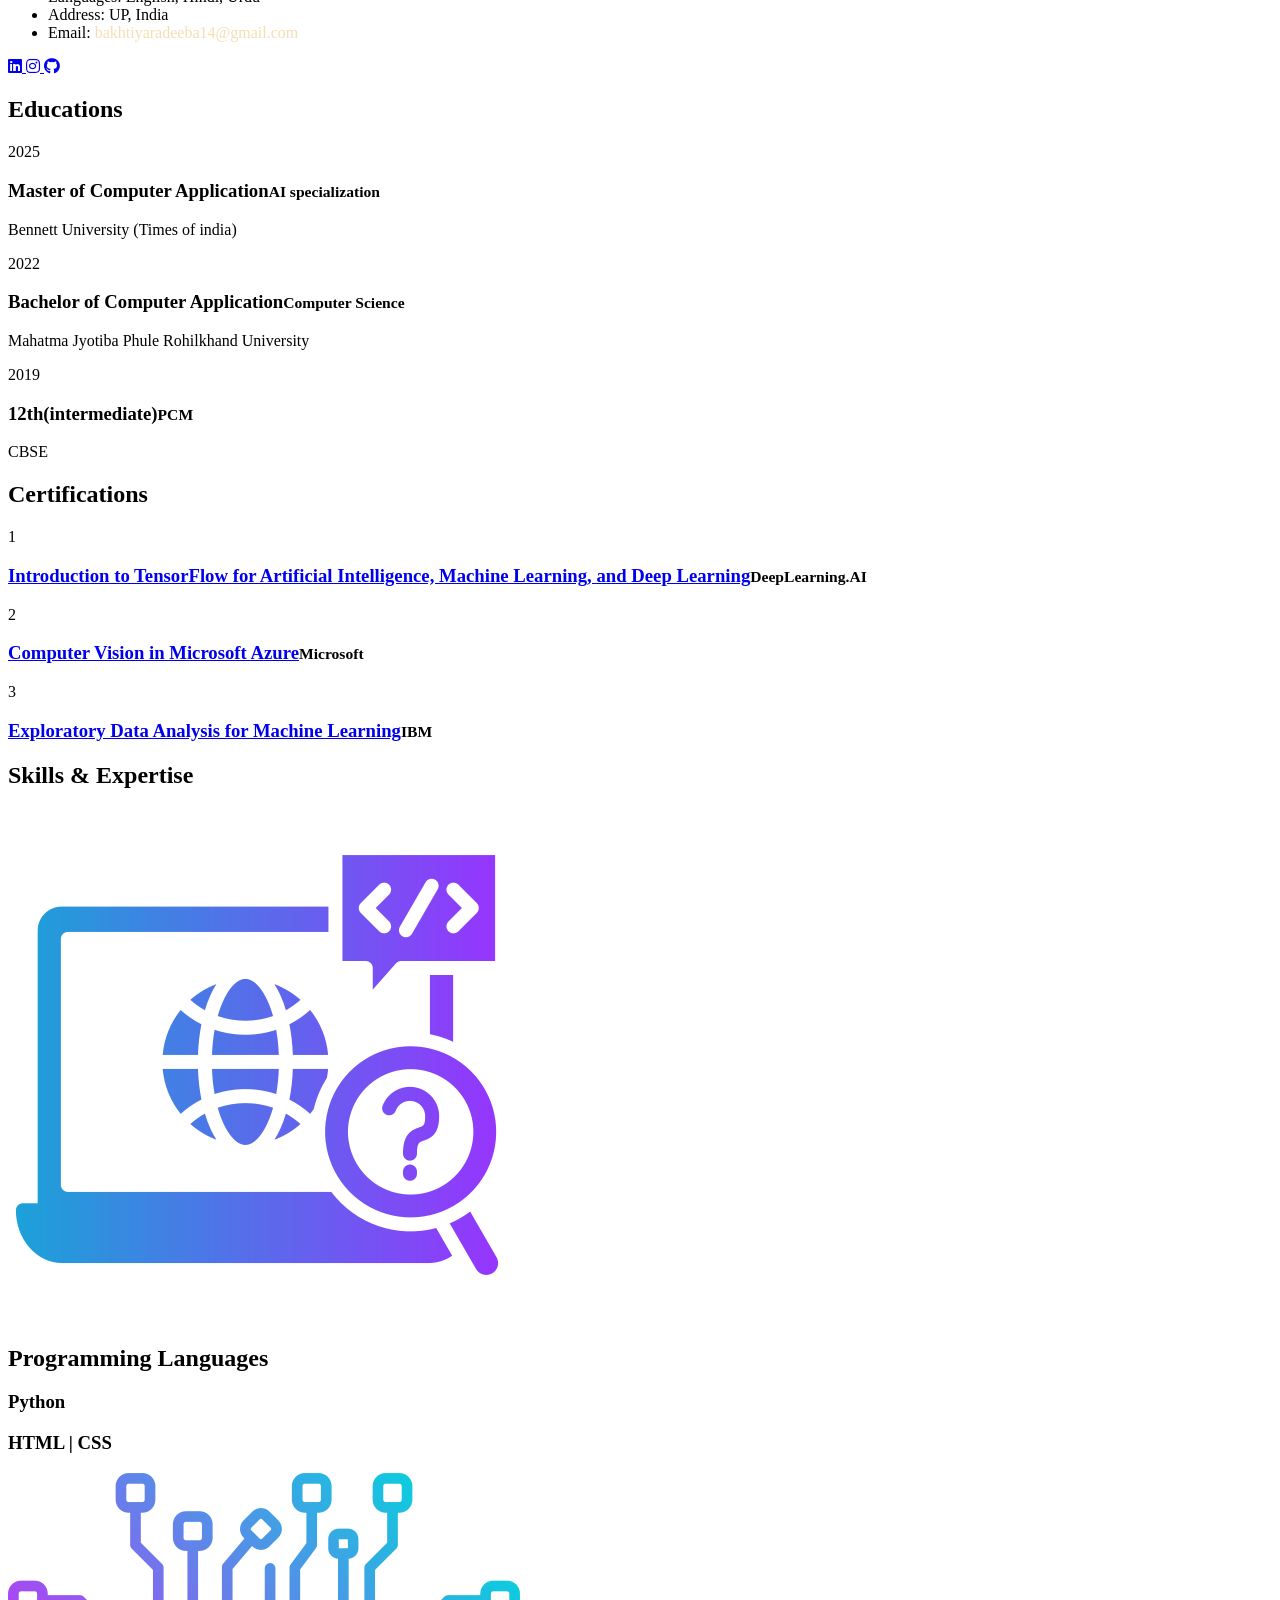
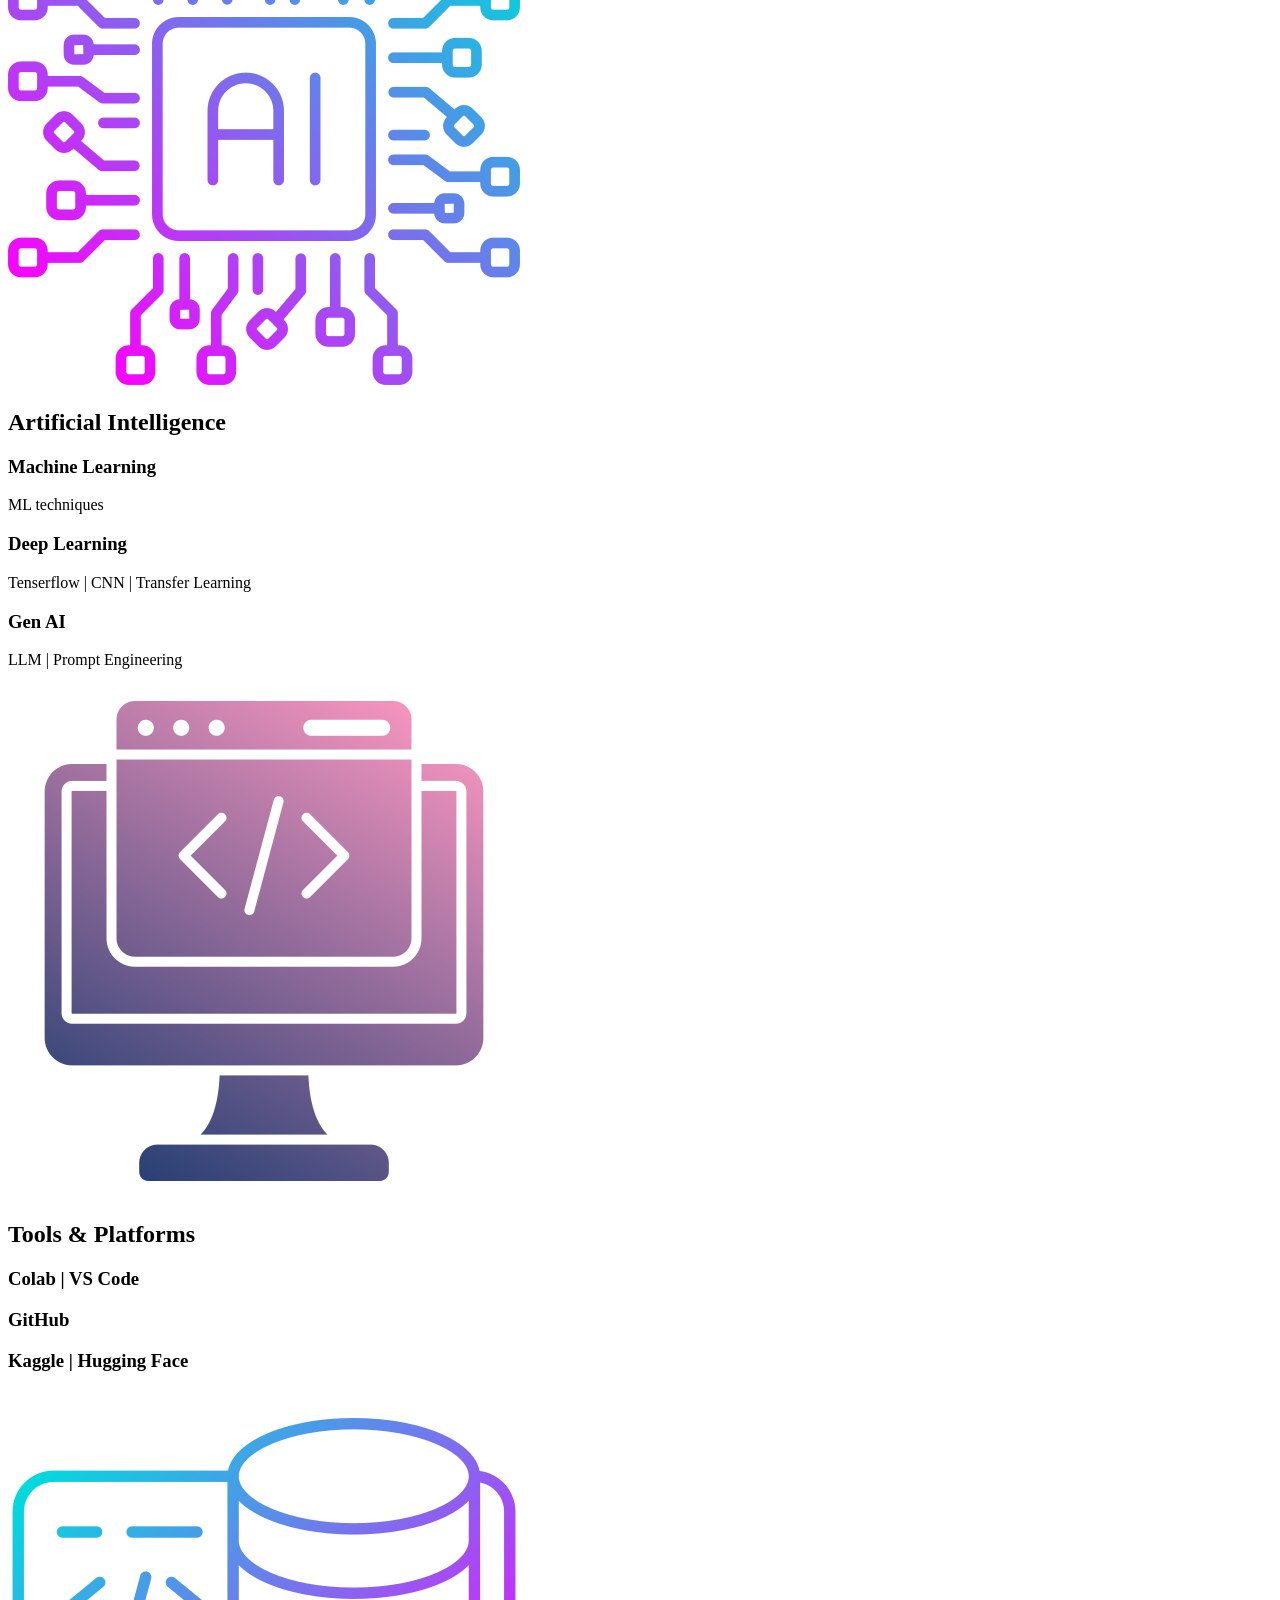
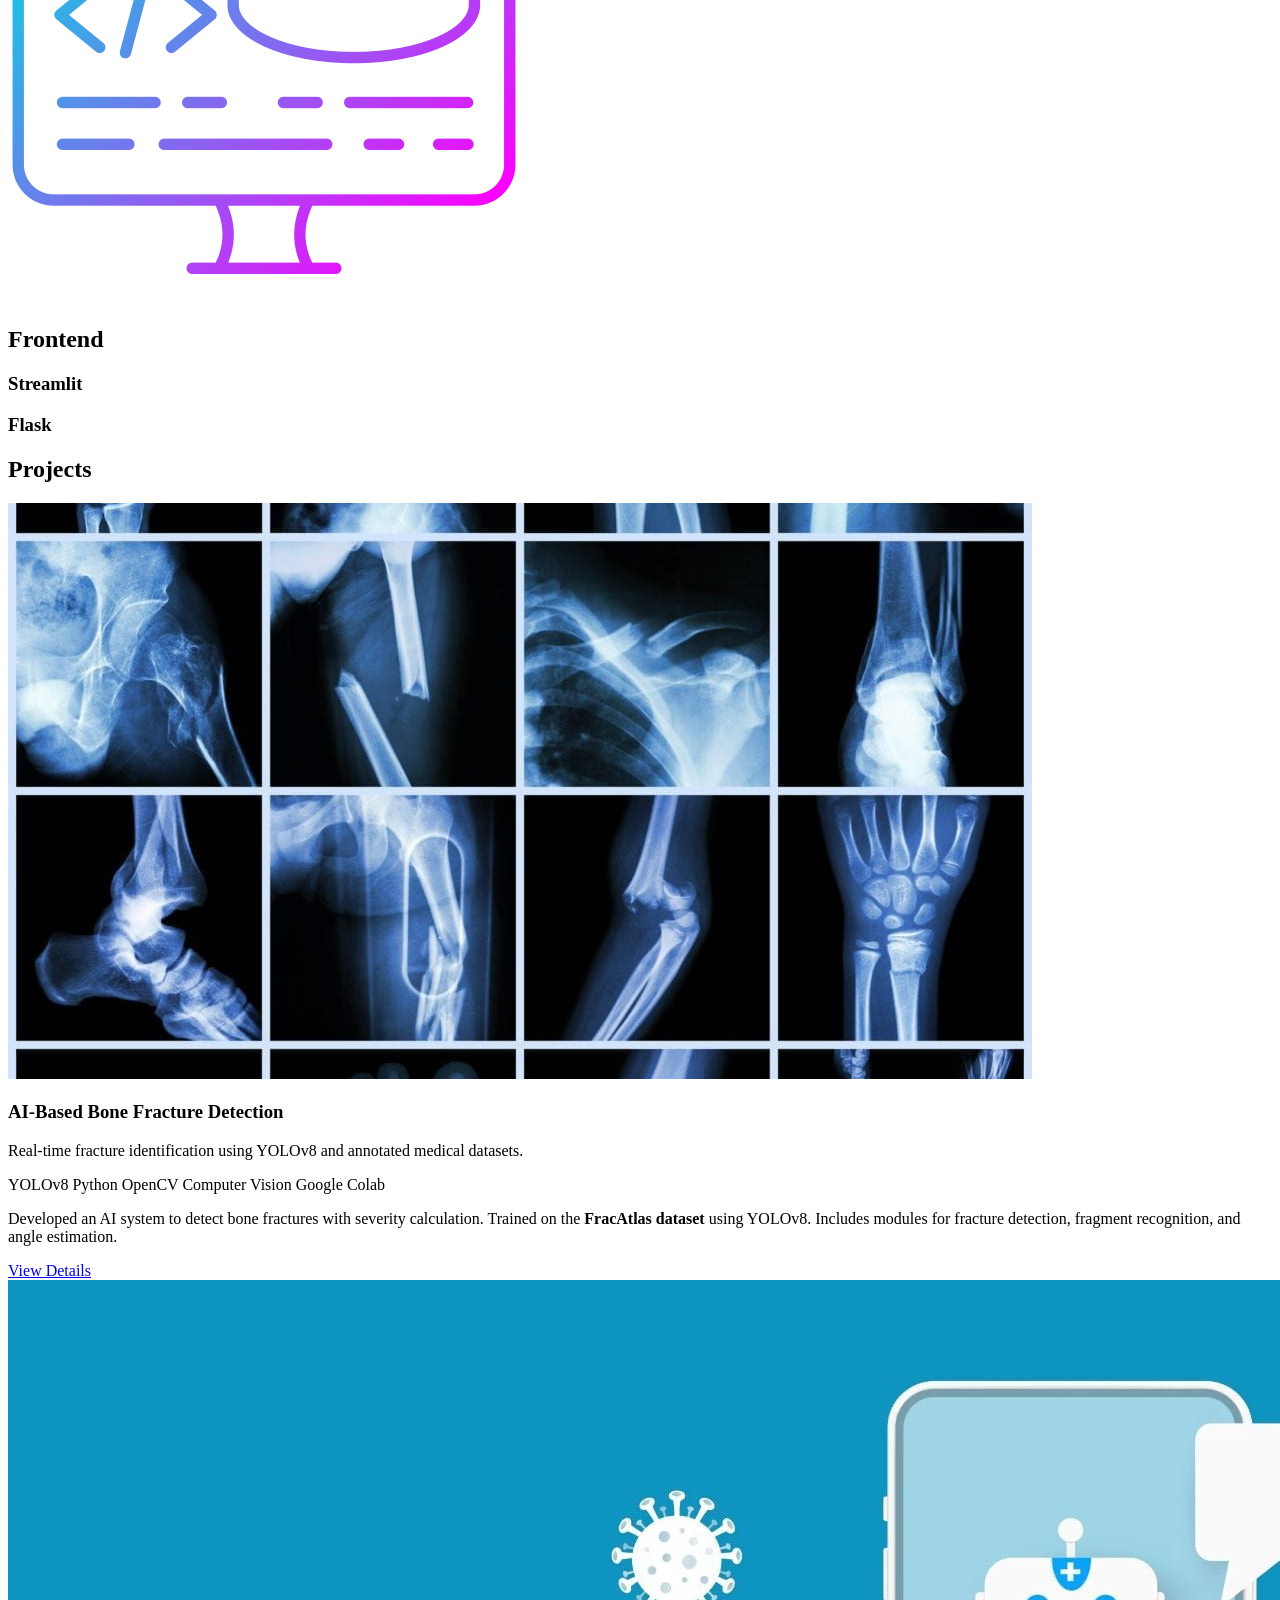
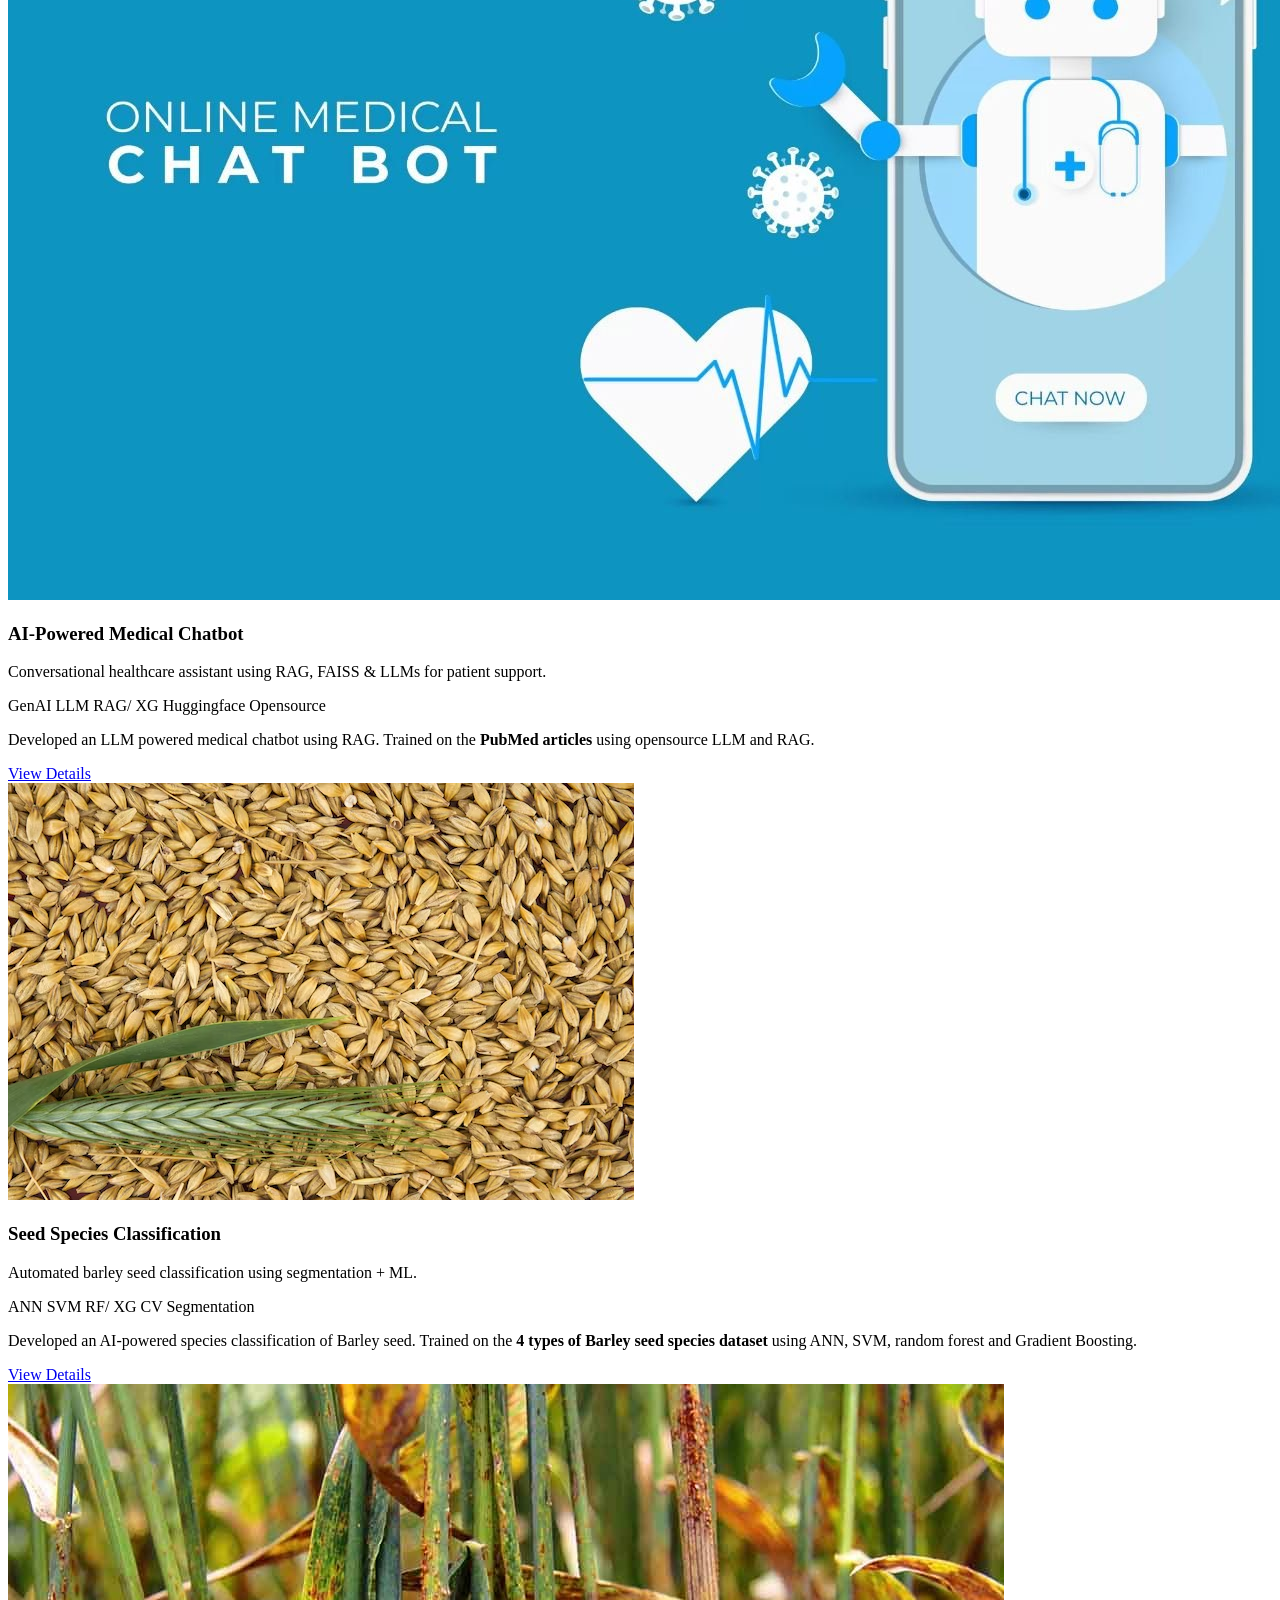
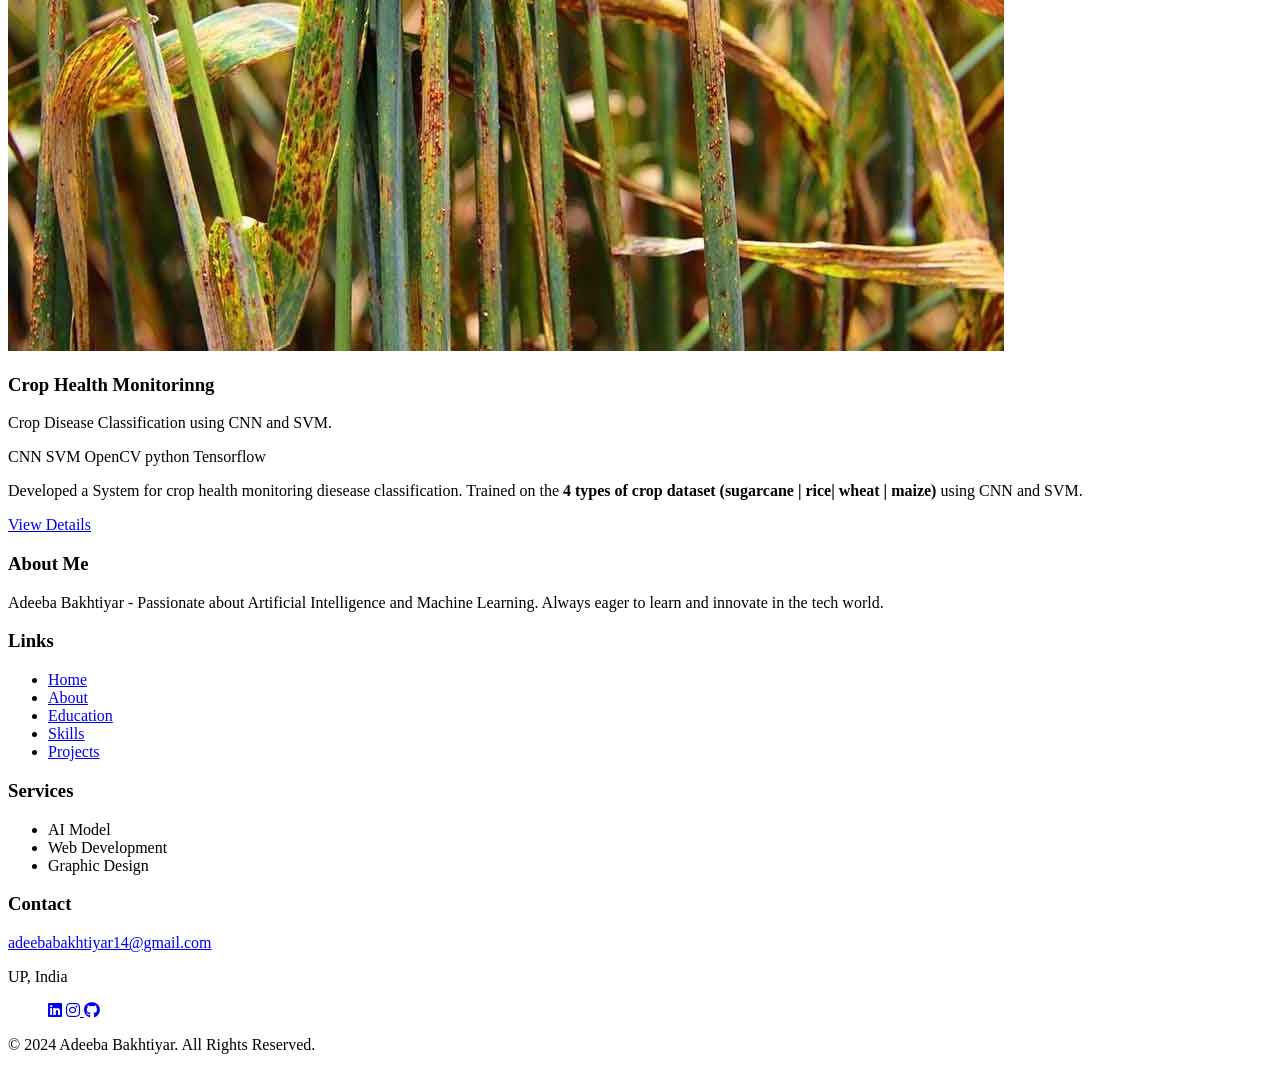
==== commit 897c53cc: "Update index.html" ====
--- a/index.html
+++ b/index.html
@@ -5,7 +5,7 @@
     <meta charset="UTF-8">
     <meta name="viewport" content="width=device-width, initial-scale=1.0">
     <title>portfolio</title>
-    <link rel="stylesheet" href="adeeba.css">
+    <link rel="stylesheet" href="index.css">
     <!-- FontAwesome for icons (Make sure you have the link in your project) -->
     <link rel="stylesheet" href="https://cdnjs.cloudflare.com/ajax/libs/font-awesome/5.15.4/css/all.min.css">
 </head>
@@ -44,20 +44,20 @@
                     <span class="intro">Hey there, I'm <span style="color: #613a3a; font-weight: bold;">Adeeba Bakhtiyar</span> </span>
                     <h1 class="animated-text">
 
-                        <span class="intro">I'm Passionate in </span>
+                        <span class="intro">I'm </span>
                         <div class="animated-info">
-                            <span class="animated-item">Python</span>
-                            <span class="animated-item">Machine Learning</span>
-                            <span class="animated-item">Deep Learning</span>
-                            <span class="animated-item">Web Development</span>
+                            <span class="animated-item">AI Engineer</span>
+                            <span class="animated-item">Researcher</span>
+                            <span class="animated-item">Creative Technologist</span>
                         </div>
                     </h1>
 
-                    <p>"Turning complex challenges into innovative AI solutions, driven by passion and precision!"</p>
+                    <p>"I blend research, creativity, and code to build impactful solutions!"</p>
+                   <h1> Whether you're looking for a developer, a researcher, or a service provider you're in the right place.”</h1>
 
                     <div class="button">
-                        <a href="AdeebaBakhtiyar.pdf" view="Adeeba_Bakhtiyar_Resume"
-                            class="btn mr-lg-2 custom-btn"><i class='uil uil-file-alt'></i> Download CV</a>
+                        <!-- <a href="ADEEBA_BAKHTIYAR_CV.pdf" view="Adeeba_Bakhtiyar_Resume"
+                            class="btn mr-lg-2 custom-btn"><i class='uil uil-file-alt'></i> Download CV</a> -->
                         <a href="mailto:bakhtiyaradeeba14@gmail.com"
                             class="btn custom-btn custom-btn-bg custom-btn-link">Connect me</a>
                     </div>
@@ -81,12 +81,13 @@
         <div class="container-abt">
             <div class="heading-section">
                 <h2 class="mb-4" style="font-size: 54px; text-transform: capitalize; padding-top: 0px; color: #613a3a;">About Me</h2>
-                <p>I am Adeeba Bakhtiyar, recently graduated with Master’s in Computer Applications specialization in Artificial Intelligence at Bennett University (Times of India Group). I believe in combining technical expertise, 
-                    creative problem-solving, and a drive for innovation.
-                    My experience includes developing AI models for real-world applications. I am dedicated to continuous learning and excited to contribute my skills to 
-                     forward-thinking teams, driving success in AI and software development.
+                <p>I am Adeeba Bakhtiyar graduate with a Master of Computer Applications in Artificial Intelligence. 
+                    My journey blends structured education with self-driven learning and hands-on project building.
+                    I believe in combining technical expertise, creative problem-solving, and a drive for innovation. 
+                    I love working at the intersection of technology, creativity, and social impact.
+                
                 </p>
-
+                      "Outside tech, I enjoy exploring languages currently learning German and Turkish"
                 <ul class="info">
                     <li><span class="ques">Name:</span> <span class="ans">Adeeba Bakhtiyar</span></li>
                     <li><span class="ques">Qualification:</span> <span class="ans">Master's of Computer Application (AI)</span></li>
@@ -217,11 +218,11 @@
                 <h2>Programming Languages</h2>
                 <div class="skill-info">
                     <h3>Python</h3>
-                    <p>Proficient</p>
-                </div>
-                <div class="skill-info">
-                    <h3>C, C++</h3>
-                    <p>Fundamentals</p>
+                    <!-- <p>Proficient</p> -->
+                </div>
+                <div class="skill-info">
+                    <h3>HTML | CSS</h3>
+                    <!-- <p>Fundamentals</p> -->
                 </div>
             </div>
 
@@ -233,27 +234,35 @@
                 <h2>Artificial Intelligence</h2>
                 <div class="skill-info">
                     <h3>Machine Learning</h3>
-                    <p>Experienced</p>
+                    <p>ML techniques</p>
                 </div>
                 <div class="skill-info">
                     <h3>Deep Learning</h3>
-                    <p>Experienced</p>
+                    <p>Tenserflow | CNN | Transfer Learning </p>
+                </div>
+                <div class="skill-info">
+                    <h3>Gen AI</h3>
+                    <p>LLM | Prompt Engineering </p>
                 </div>
             </div>
 
             <!-- Skill Badge: Web Development -->
             <div class="skill-badge">
                 <div class="skill-icon">
-                    <img src="img/web-development.png" alt="Web Development">
-                </div>
-                <h2>Web Development</h2>
-                <div class="skill-info">
-                    <h3>HTML</h3>
-                    <p>Experienced</p>
-                </div>
-                <div class="skill-info">
-                    <h3>CSS</h3>
-                    <p>Experienced</p>
+                    <img src="img/web-development.png" alt="Tools & Platform">
+                </div>
+                <h2>Tools & Platforms</h2>
+                <div class="skill-info">
+                    <h3>Colab | VS Code</h3>
+                    <!-- <p>Experienced</p> -->
+                </div>
+                <div class="skill-info">
+                    <h3>GitHub</h3>
+                    <!-- <p>Experienced</p> -->
+                </div>
+                <div class="skill-info">
+                    <h3>Kaggle | Hugging Face</h3>
+                    <!-- <p>Experienced</p> -->
                 </div>
             </div>
 
@@ -262,14 +271,14 @@
                 <div class="skill-icon">
                     <img src="img/backend.png" alt="Web Development">
                 </div>
-                <h2>Framework & Backend</h2>
-                <div class="skill-info">
-                    <h3>MySql</h3>
-                    <p>Intermediate</p>
+                <h2>Frontend</h2>
+                <div class="skill-info">
+                    <h3>Streamlit</h3>
+                    <!-- <p>Intermediate</p> -->
                 </div>
                 <div class="skill-info">
                     <h3>Flask</h3>
-                    <p>Beginner</p>
+                    <!-- <p>Beginner</p> -->
                 </div>
             </div>
 
@@ -277,70 +286,103 @@
     </section>
 
     <!-- -----------Projects -------- -->
-    <section class="projects" id="projects-section">
-        <div class="project">
-            <h2>Projects</h2>
-
-            <div class="projects-grid">
-                <!-- Project 1 -->
-                <div class="project-card">
-                <div class="imgs">
-                    <img src="img/human detec.jpg" alt="Human Detection">
-                </div>
-                    <h3 class="project-title">Human Detection Using Deep Learning Models</h3>
-                    <p class="project-duration">03/2024 - 06/2024</p>
-                    <ul class="project-details">
-                        <li>Tools & Technologies: Utilized Python, TensorFlow, and Keras for model development.</li>
-                        <li>Developed and implemented human detection models using Sequential, VGG16/19, Inception, and
-                            ResNet architectures.</li>
-                    </ul>
-                </div>
-
-                <!-- Project 2 -->
-                <div class="project-card">
-                    <div class="imgs">
-                        <img src="img/Alzheimers-Disease.jpg" alt="Alzheimer Detection">
-                    </div>
-                    <h3 class="project-title">Alzheimer's Disease Detection</h3>
-                    <p class="project-duration">03/2024 - 05/2024</p>
-                    <ul class="project-details">
-                        <li>Developed a deep learning model to detect Alzheimer's disease from MRI scans using
-                            convolution neural networks (CNN).</li>
-                        <li>Tools & Technologies: Python, TensorFlow, Keras, OpenCV, NumPy, Pandas.</li>
-                    </ul>
-                </div>
-
-                <!-- Project 3 -->
-                <div class="project-card">
-                    <div class="imgs">
-                        <img src="img/quiz-gif.gif" alt="Alzheimer Detection">
-                    </div>
-                    <h3 class="project-title">Quiz Website</h3>
-                    <p class="project-duration">09/2022 - 12/2022</p>
-                    <ul class="project-details">
-                        <li>Developed an interactive online quiz platform for C, C++, HTML, Java, and CSS.</li>
-                        <li>Tools & Technologies: Utilized HTML, CSS, and JavaScript for the front end, and PHP for the
-                            back end.</li>
-                        <li>Implemented user authentication, question randomization, and score-tracking features.</li>
-                    </ul>
-                    </ul>
-                </div>
-
-                <!-- Project 4 -->
-                <!-- <div class="project-card">
-                    <div class="imgs">
-                        <img src="img/alzheimer.webp" alt="Alzheimer Detection">
-                    </div>
-                    <h3 class="project-title">Video Transcript Summarizer</h3>
-                    <p class="project-duration">10/2023 - 02/2023</p>
-                    <ul class="project-details">
-                        <li>Developed a tool to generate concise summaries of video transcripts using NLP techniques.
-                        </li>
-                        <li>Tools & Technologies: Utilized Python, NLTK, and Hugging Face Transformers.</li>
-                </div> -->
-            </div>
-        </div>
-    </section>
+    <!-- Projects Section -->
+<section id="projects" class="section">
+  <div class="container">
+    <h2 class="section-title">Projects</h2>
+    
+    <!-- Project Cards Row -->
+    <div class="project-row">
+      <!-- Project Card 1 -->
+      <div class="project-card">
+        <img src="img\bone-fracture.jpg" alt="Bone Fracture Detection">
+        <div class="project-content">
+          <h3>AI-Based Bone Fracture Detection</h3>
+          <p>Real-time fracture identification using YOLOv8 and annotated medical datasets.</p>
+          <!-- Tech Stack -->
+          <div class="tech-stack">
+            <span class="badge">YOLOv8</span>
+            <span class="badge">Python</span>
+            <span class="badge">OpenCV</span>
+            <span class="badge">Computer Vision</span>
+            <span class="badge">Google Colab</span>
+          </div>
+          <p class="description">
+            Developed an AI system to detect bone fractures with severity calculation. 
+            Trained on the <strong>FracAtlas dataset</strong> using YOLOv8. 
+            Includes modules for fracture detection, fragment recognition, and angle estimation.
+          </p>
+
+          <a href="projects/bone_fracture.html" class="btn">View Details</a>
+        </div>
+      </div>
+
+      <!-- Project Card 2 -->
+      <div class="project-card">
+        <img src="img/medical.jpg" alt="Medical Chatbot">
+        <div class="project-content">
+          <h3>AI-Powered Medical Chatbot</h3>
+          <p>Conversational healthcare assistant using RAG, FAISS & LLMs for patient support.</p>
+          <div class="tech-stack">
+            <span class="badge">GenAI</span>
+            <span class="badge">LLM</span>
+            <span class="badge">RAG/ XG</span>
+            <span class="badge">Huggingface</span>
+            <span class="badge">Opensource</span>
+          </div>
+          <p class="description">
+            Developed an LLM powered medical chatbot using RAG. 
+            Trained on the <strong>PubMed articles</strong> using opensource LLM and RAG. 
+          </p>
+          <a href="projects/medical_chatbot.html" class="btn">View Details</a>
+        </div>
+      </div>
+
+      <!-- Project Card 3 -->
+      <div class="project-card">
+        <img src="img\barley seed.avif" alt="Seed Species Classification">
+        <div class="project-content">
+          <h3>Seed Species Classification</h3>
+          <p>Automated barley seed classification using segmentation + ML.</p>
+           <div class="tech-stack">
+            <span class="badge">ANN</span>
+            <span class="badge">SVM</span>
+            <span class="badge">RF/ XG</span>
+            <span class="badge">CV</span>
+            <span class="badge">Segmentation</span>
+            <p class="description">
+            Developed an AI-powered species classification of Barley seed. 
+            Trained on the <strong>4 types of Barley seed species dataset</strong> using ANN, SVM, random forest and Gradient Boosting. 
+          </p>
+        </div>
+          <a href="projects/Barley_species_classification.html" class="btn">View Details</a>
+        </div>
+      </div>
+
+       <!-- Project Card 4 -->
+      <div class="project-card">
+        <img src="img/crop_dis.jpg" alt="Crop Health Monitoring">
+        <div class="project-content">
+          <h3>Crop Health Monitorinng</h3>
+          <p>Crop Disease Classification using CNN and SVM.</p>
+           <div class="tech-stack">
+            <span class="badge">CNN</span>
+            <span class="badge">SVM</span>
+            <span class="badge">OpenCV</span>
+            <span class="badge">python</span>
+            <span class="badge">Tensorflow</span>
+            <p class="description">
+            Developed a System for crop health monitoring diesease classification. 
+            Trained on the <strong>4 types of crop dataset (sugarcane | rice| wheat | maize)</strong> using CNN and SVM. 
+          </p>
+          <a href="projects/crop-disease.html" class="btn">View Details</a>
+        </div>
+      </div>
+      
+    </div>
+  </div>
+</section>
+
 
     <!---------------------- Footer ---------------- -->
     <footer class="footer">
@@ -371,7 +413,7 @@
             </div>
             <div class="footer-column contact-info">
               <h3>Contact</h3>
-              <p><a href="mailto:bakhtiyaradeeba14@gmail.com">bakhtiyaradeeba14@gmail.com</a></p>
+              <p><a href="mailto:bakhtiyaradeeba14@gmail.com">adeebabakhtiyar14@gmail.com</a></p>
               <p>UP, India</p>
 
               <ul class="social-links">
@@ -394,4 +436,3 @@
 </body>
 
 </html>
-
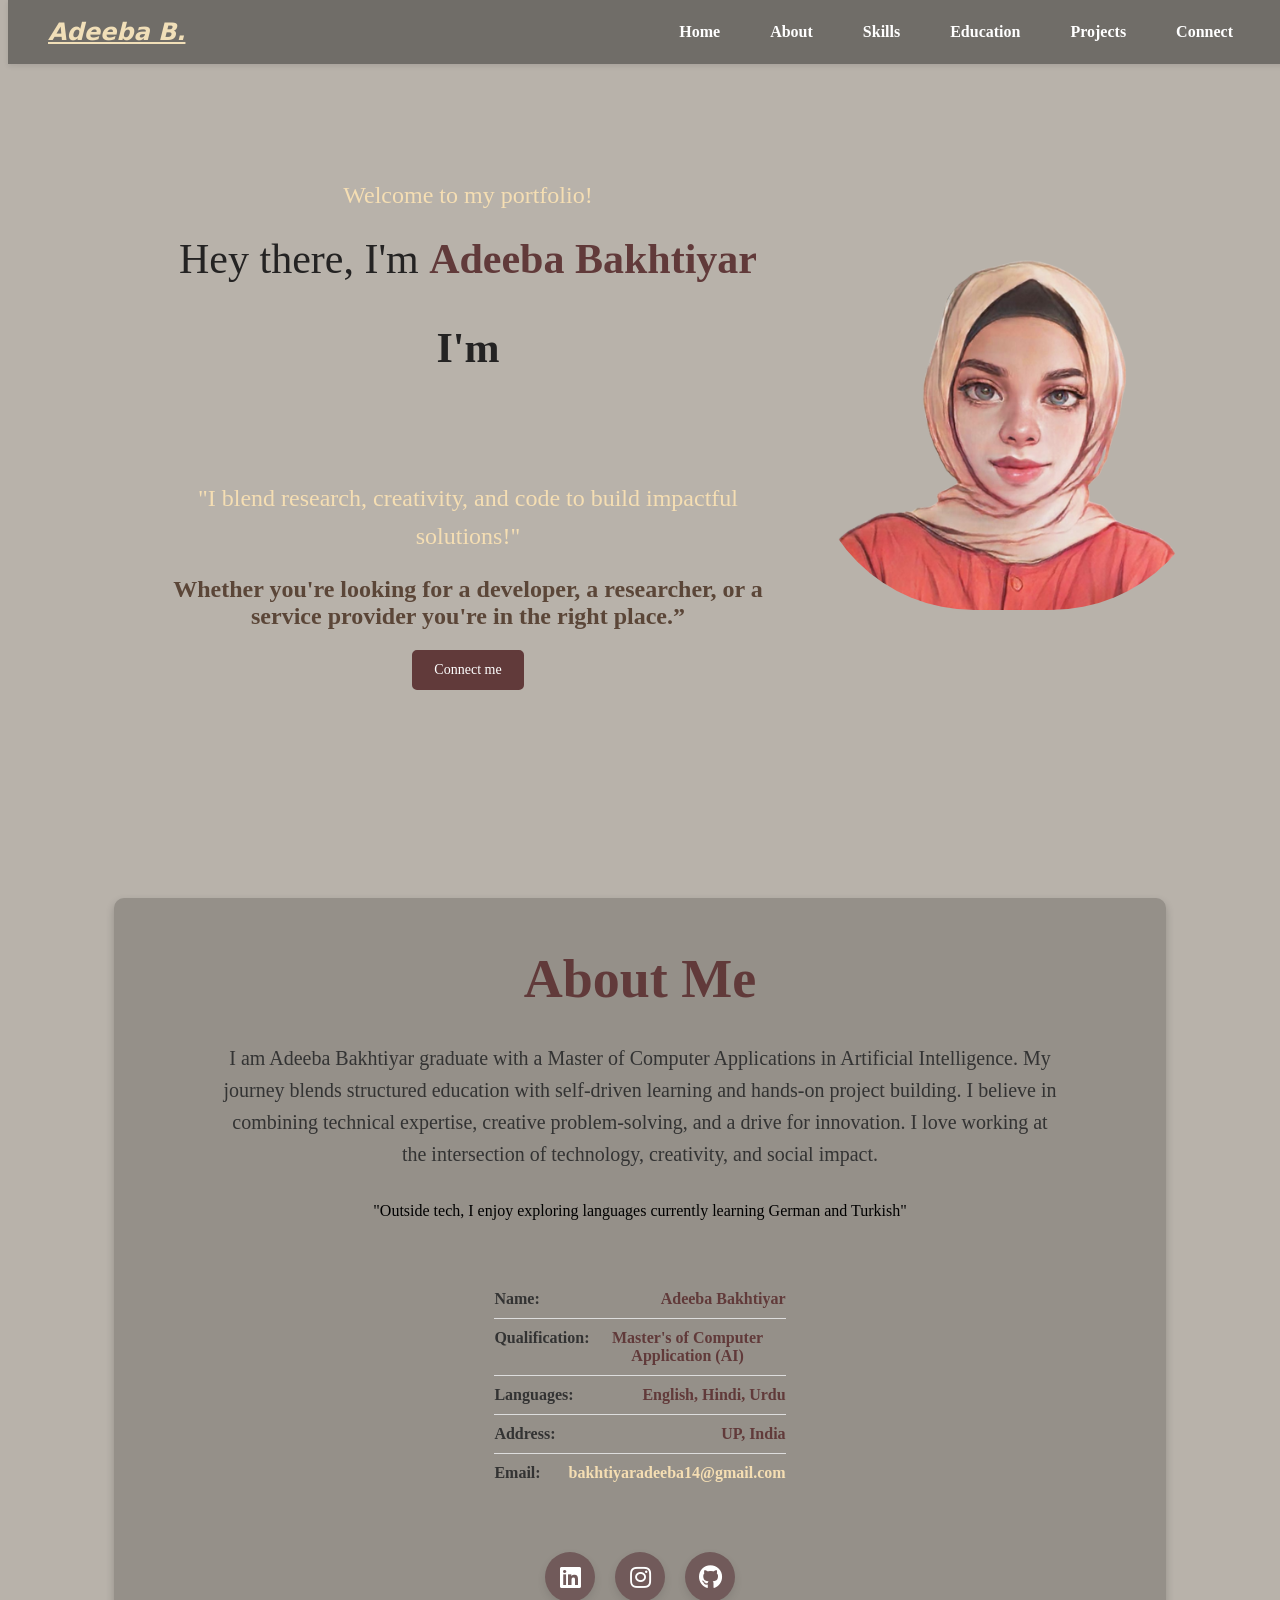
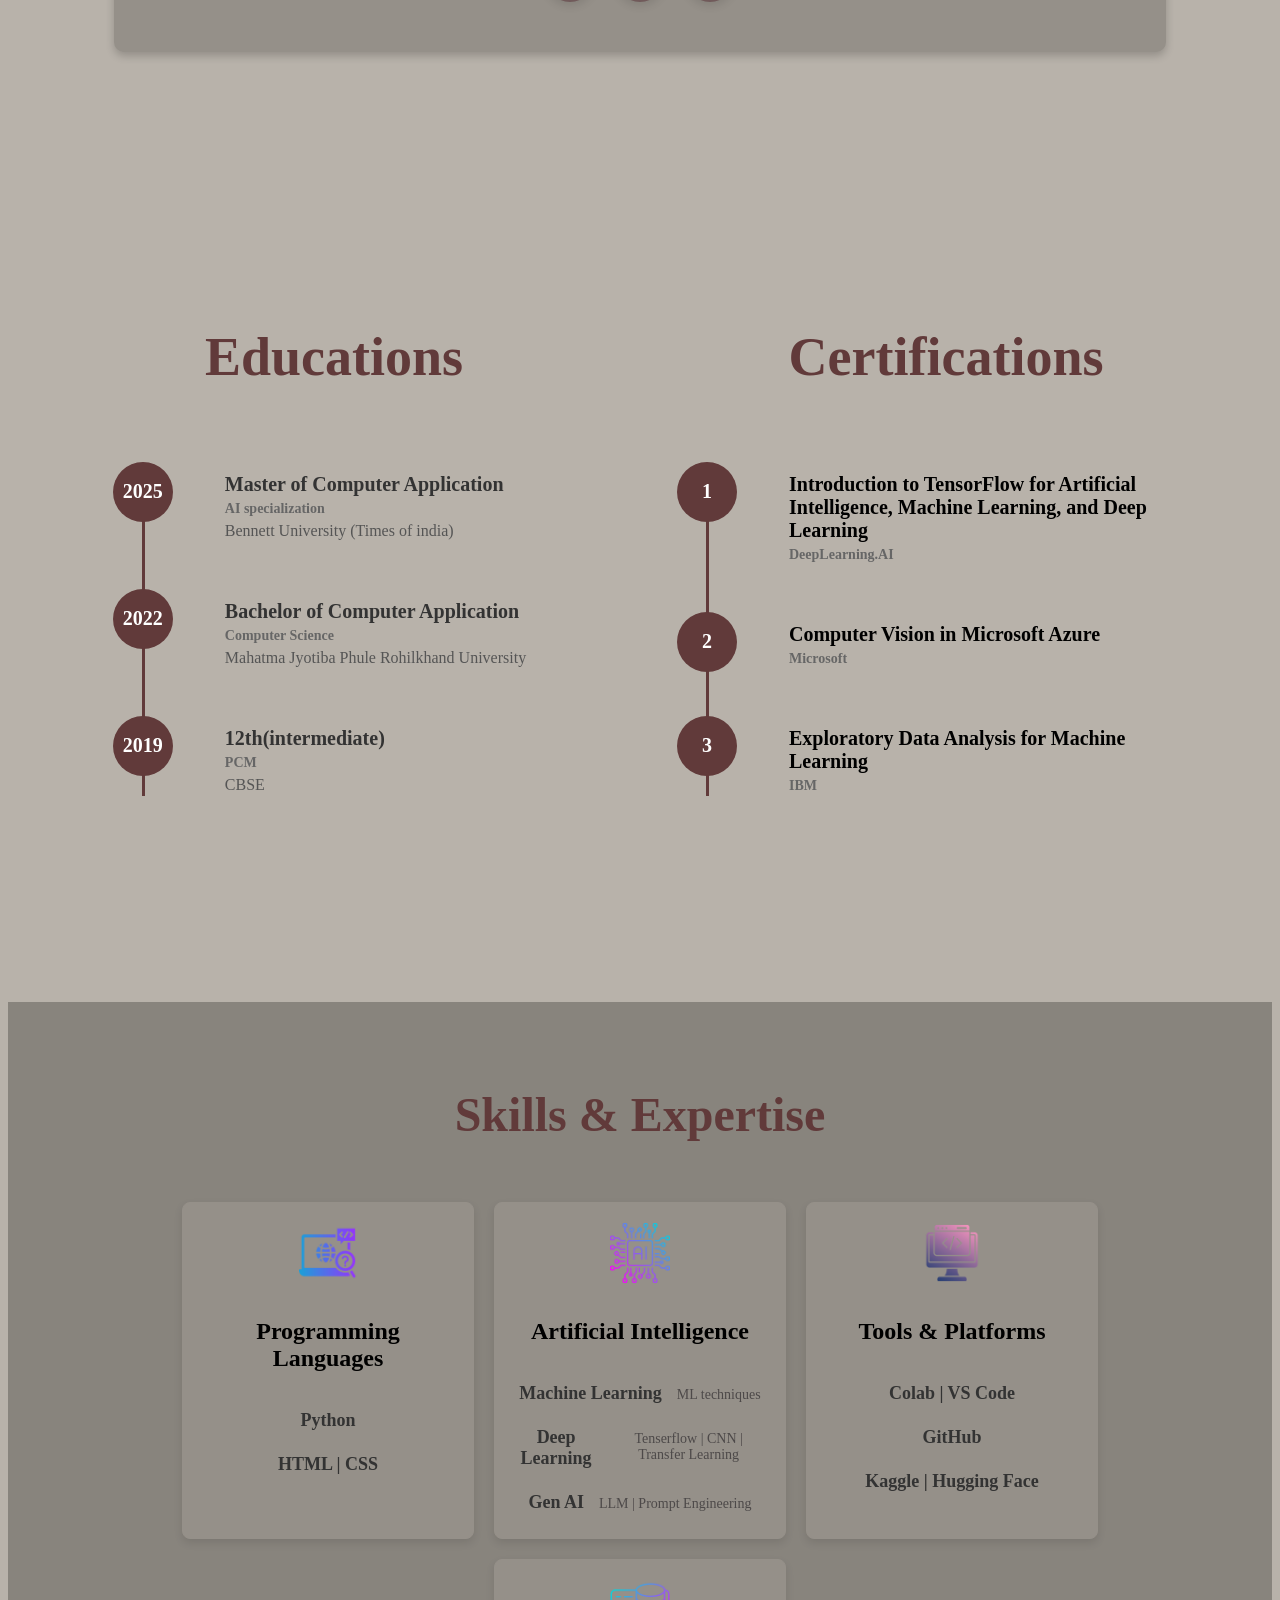
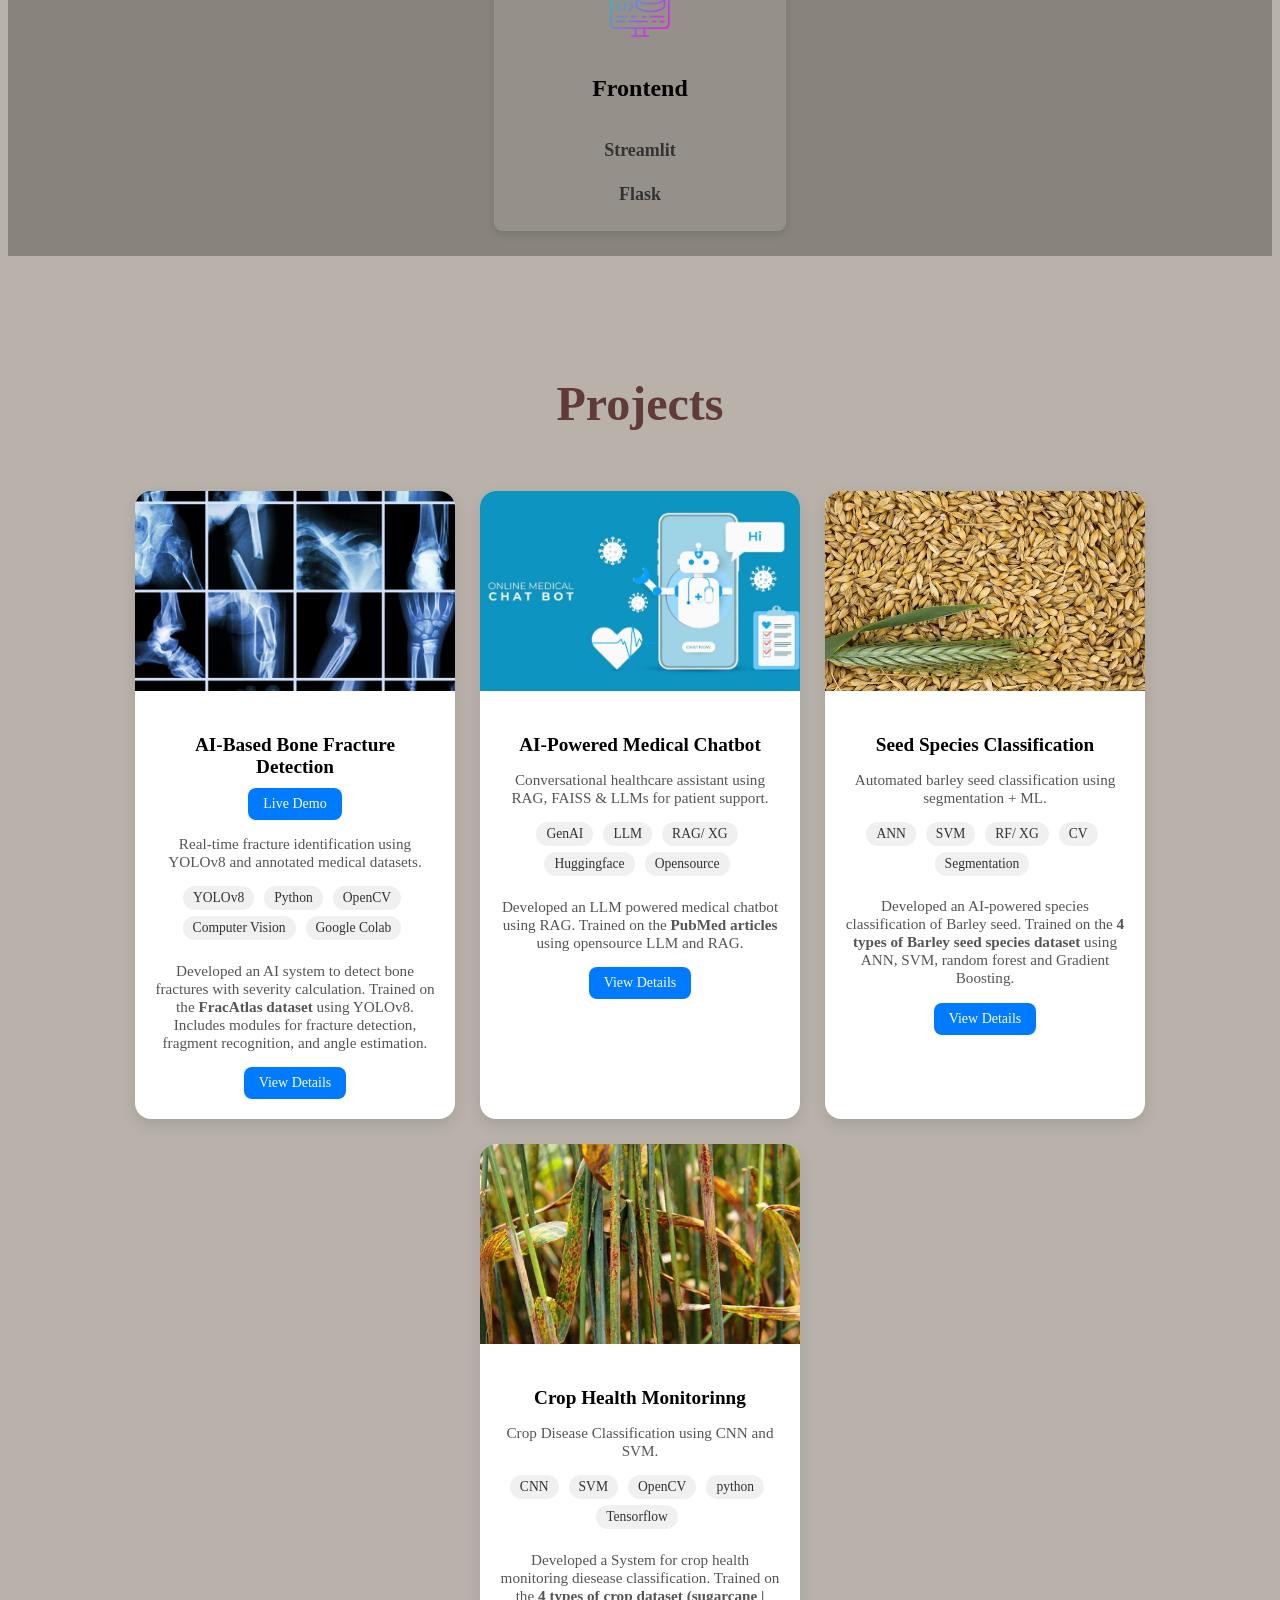
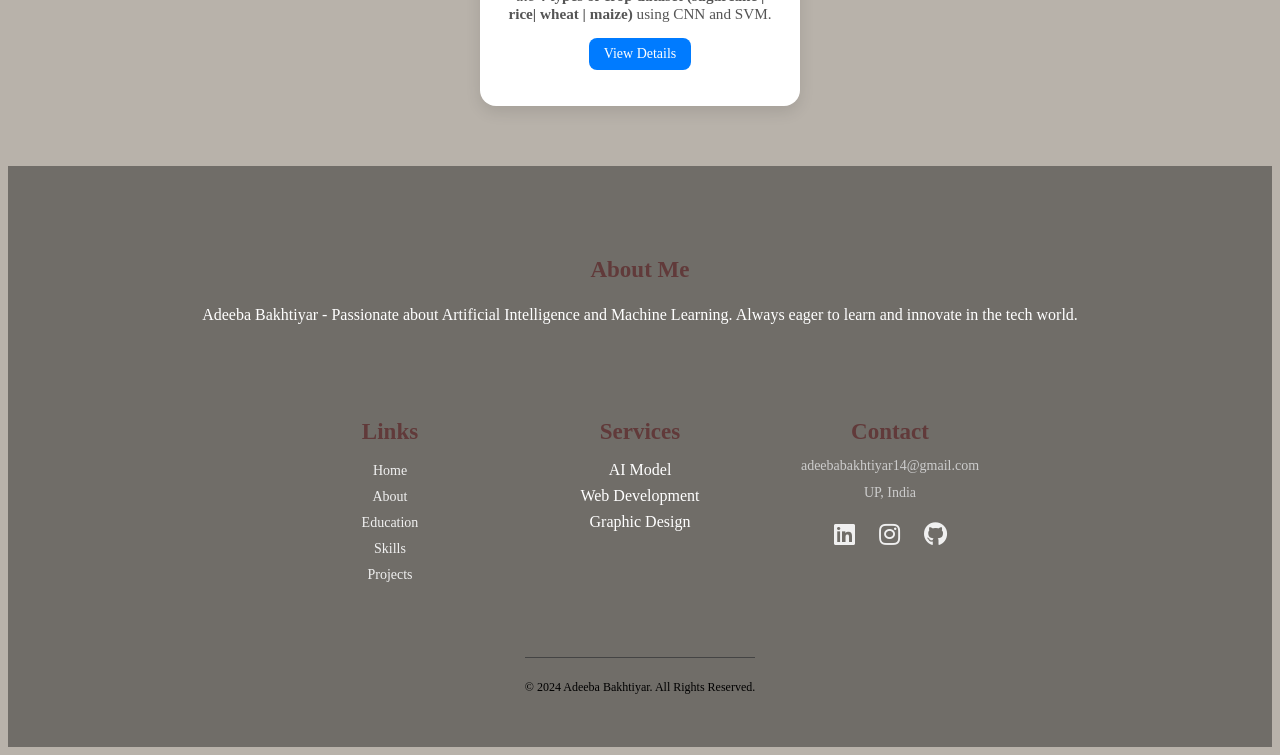
==== commit a4023c78: "Update index.html" ====
--- a/index.html
+++ b/index.html
@@ -27,7 +27,7 @@
                     <li class="nav-item"><a href="#about-section" class="nav-link"><span>About</span></a></li>
                     <li class="nav-item"><a href="#skills-section" class="nav-link"><span>Skills</span></a></li>
                     <li class="nav-item"><a href="#education-section" class="nav-link"><span>Education</span></a></li>
-                    <li class="nav-item"><a href="#projects-section" class="nav-link"><span>Projects</span></a></li>
+                    <li class="nav-item"><a href="#projects" class="nav-link"><span>Projects</span></a></li>
                     <li class="nav-item"><a href="#about-section" class="nav-link"><span>Connect</span></a></li>
                 </ul>
             </div>
@@ -298,6 +298,7 @@
         <img src="img\bone-fracture.jpg" alt="Bone Fracture Detection">
         <div class="project-content">
           <h3>AI-Based Bone Fracture Detection</h3>
+            <a href="https://huggingface.co/spaces/adeebaai/bone-fracture-detection" class="btn">Live Demo</a>
           <p>Real-time fracture identification using YOLOv8 and annotated medical datasets.</p>
           <!-- Tech Stack -->
           <div class="tech-stack">
--- a/index.css
+++ b/index.css
@@ -0,0 +1,888 @@
+body{
+    background-color: #b8b2aa;
+}
+
+/* ---------------header-------------- */
+.header {
+    background-color: #706d68; /* Dark background color */
+    position: fixed; /* Sticks the navbar at the top */
+    top: 0;
+    width: 100%;
+    z-index: 1000; /* Ensures the navbar stays on top */
+    padding: 18px 0;
+    box-shadow: 0 2px 5px rgba(26, 26, 26, 0.1);
+}
+
+/* Container styling for layout */
+.header .container {
+    display: flex;
+    justify-content: space-between;
+    align-items: center;
+    max-width: 1200px;
+    margin: 0 auto;
+    padding: 0 20px;
+
+}
+
+/* Logo styling */
+.logo {
+    font-size: 24px;
+    color: #fff;
+    text-decoration: none;
+    font-weight: bold;
+}
+
+.logo span {
+    color: #f1dfb8;
+    font-weight: bold;
+    font-style: italic;
+    font-family: system-ui, -apple-system, BlinkMacSystemFont, 'Segoe UI', Roboto, Oxygen, Ubuntu, Cantarell, 'Open Sans', 'Helvetica Neue', sans-serif;
+    text-decoration: underline;
+}
+
+/* Navbar toggle button styling */
+.navbar-toggle {
+    display: none;
+    background: none;
+    border: none;
+    color: #fff;
+    cursor: pointer;
+    font-size: 18px;
+}
+
+.navbar-toggle .menu {
+    display: block;
+    width: 25px;
+    height: 3px;
+    background-color: #fff;
+    margin: 5px 0;
+    transition: transform 0.3s ease;
+}
+
+/* Navbar link styling */
+.navbar-nav {
+    list-style: none;
+    display: flex;
+    gap: 20px;
+    margin: 0;
+    padding: 0;
+}
+
+.nav-item {
+    position: relative;
+}
+
+.nav-link {
+    font-weight: bold;
+    color: #fff;
+    text-decoration: none;
+    font-size: 16px;
+    padding: 10px 15px;
+    transition: color 0.3s ease;
+}
+
+.nav-link:hover {
+    color: #0c0c0c; /* Hover highlight color */
+}
+
+/* Collapse behavior on smaller screens */
+@media (max-width: 768px) {
+    .navbar-toggle {
+        display: block; /* Show the toggle button */
+    }
+
+    .collapse.navbar-collapse {
+        display: none; /* Hide the menu by default */
+        flex-direction: column;
+        background: #333;
+        position: absolute;
+        top: 100%;
+        left: 0;
+        width: 100%;
+    }
+
+    .collapse.navbar-collapse.show {
+        display: flex; /* Show menu when toggled */
+    }
+
+    .navbar-nav {
+        flex-direction: column;
+        gap: 0;
+    }
+
+    .nav-link {
+        padding: 15px 20px;
+        border-top: 1px solid #444;
+        text-align: left;
+    }
+}
+
+/* Smooth transition for toggling */
+.collapse.navbar-collapse {
+    transition: max-height 0.3s ease-out, padding 0.3s ease;
+}
+
+/*------------home-----------*/
+.home {
+    padding: 100px 0; /* Adds spacing around the section */
+}
+
+/* Container styling */
+.home .container {
+    display: flex;
+    flex-wrap: nowrap;
+    align-items: center;
+    justify-content: center;
+    height: 70vh;
+    text-align: -webkit-center;
+}
+
+/* Text section styling */
+.about-text {
+    max-width: 600px;
+   color:#5b4638;
+    padding: 50px;
+    padding-left: 160px;
+    padding-right: inherit;
+}
+
+/* Styling for small text */
+.animated-text {
+    font-size: 50px;
+    color: #613a3a;
+    font-weight: bold;
+    position: relative;
+}
+
+.intro {
+    display: block;
+    font-size: 42px;
+    margin-bottom: 5px;
+    color: #242323;
+}
+
+.animated-info {
+    position: relative;
+    height: 1.2em; /* Adjust based on the font size */
+    overflow: hidden;
+}
+
+/* Individual animated items */
+.animated-item {
+    position: absolute;
+    top: 0;
+    left: 0;
+    width: 100%;
+    opacity: 0;
+    animation: fade 12s infinite; /* Total duration for the cycle */
+}
+
+/* Keyframes for sequential fade animation */
+@keyframes fade {
+    0%, 20% { opacity: 0; transform: translateY(-100%); } /* Hidden state */
+    25%, 45% { opacity: 1; transform: translateY(0); } /* Fade in */
+    50%, 70% { opacity: 0; transform: translateY(100%); } /* Fade out */
+    75%, 100% { opacity: 0; transform: translateY(200%); } /* Hidden state */
+}
+
+/* Sequential animation delays */
+.animated-item:nth-child(1) {
+    animation-delay: 0s; /* First item visible at the start */
+}
+
+.animated-item:nth-child(2) {
+    animation-delay: 3s; /* Second item visible after 3 seconds */
+}
+
+.animated-item:nth-child(3) {
+    animation-delay: 6s; /* Third item visible after 6 seconds */
+}
+
+.animated-item:nth-child(4) {
+    animation-delay: 9s; /* Fourth item visible after 9 seconds */
+}
+
+
+/* Styling for the paragraph text */
+.about-text p {
+    margin: 20px 0;
+    font-size: 24px;
+    line-height: 1.6;
+    color: #F5DEB3;
+}
+
+/* Button group styling */
+.custom-btn-group {
+    margin-top: 20px;
+    display: flex;
+    gap: 10px;
+    justify-content: center; /* Centers buttons horizontally */
+}
+
+.btn {
+    display: inline-block;
+    padding: 10px 20px;
+    border-radius: 5px;
+    color: #fff;
+    text-decoration: none;
+    font-size: 14px;
+    transition: background-color 0.3s ease;
+}
+
+.custom-btn {
+    background-color: #333;
+    border: 2px solid transparent;
+}
+
+.custom-btn:hover {
+    background-color: #613a3a;
+    border-color: #613a3a;
+}
+
+.custom-btn-bg {
+    background-color: #613a3a;
+}
+
+.custom-btn-link {
+    border: 2px solid #613a3a;
+}
+
+.custom-btn-link:hover {
+    background-color: transparent;
+    color: #613a3a;
+}
+
+/* Image section styling */
+.about-image {
+    padding: 20px;
+    padding-left: 5px;
+}
+
+.about-image img {
+    max-width: 85%;
+    height: auto;
+    border-radius: 165px; /* Optional: adds rounded corners */
+}
+
+/* Responsive adjustments */
+@media (min-width: 992px) {
+    .home .row {
+        display: flex;
+        flex-direction: row;
+        align-items: center;
+    }
+
+    .about-text {
+        order: 1; /* Ensures text appears on the left */
+    }
+
+    .about-image {
+        order: 2; /* Ensures image appears on the right */
+        flex: 1; /* Allows image to take up remaining space */
+    }
+}
+
+@media (max-width: 991px) {
+    .home .row {
+        flex-direction: column;
+        text-align: center;
+    }
+    
+    .custom-btn-group {
+        gap: 15px;
+    }
+}
+
+/* -------------about--------------- */
+/* General styling for the about section */
+.about {
+    min-height:fit-content; /* Ensures the section takes at least the full viewport height */
+    display: flex;
+    align-items: center; /* Center content vertically */
+    justify-content: center; /* Center content horizontally */
+    padding: 60px 0; 
+}
+
+/* Container styling */
+.container-abt {
+    /* max-width: 800px; /* Limit the maximum width of the container */
+    width: 80%; 
+    /* height:fit-content; */
+    background-color: #959089;
+    border-radius: 10px; 
+     box-shadow: 0 4px 8px rgba(0, 0, 0, 0.2); 
+    padding: 20px; /* Space inside the box */
+    text-align: center; /* Center text inside the box */
+}
+
+/* Heading section styling */
+.heading-section {
+    margin-bottom: 30px; /* Space below the heading section */
+}
+
+
+
+/* Main heading styling */
+.heading-section h2 {
+    font-size: 34px; 
+    text-transform: capitalize;
+    margin: 30px;
+}
+
+/* Paragraph styling */
+.heading-section p {
+    font-size: 20px;
+    color: #333; /* Slightly lighter text color for the paragraph */
+    line-height: 1.6;
+    margin: 32px 84px
+}
+
+/* About info list styling */
+.info {
+    list-style: none; /* Remove default list styling */
+    padding: 20px 320px; /* Remove padding */
+    margin: 40px; /* Remove margin */
+}
+
+.info li {
+    display: flex;
+    justify-content: space-between;
+    padding: 10px 0; /* Space between list items */
+    border-bottom: 1px solid #ddd; /* Border between items */
+    color: #333; /* Dark text color */
+}
+
+.info li:last-child {
+    border-bottom: none; /* Remove border from the last item */
+}
+
+.info span {
+    font-weight: bold; /* Bold label text */
+}
+
+.ans{
+    color: #613a3a;
+}
+
+/* Responsive adjustments */
+@media (max-width: 768px) {
+    .container-abt {
+        padding: 20px; /* Adjust padding for smaller screens */
+    }
+
+    .heading-section h2 {
+        font-size: 28px; /* Smaller font size for smaller screens */
+    }
+
+    .heading-section p {
+        font-size: 14px; /* Smaller font size for smaller screens */
+    }
+}
+
+/* Social Media Section */
+.social-media {
+    padding: 60px 20px;
+    text-align: center;
+    background-color: #f9f9f9;
+}
+
+.section-title {
+    font-size: 32px;
+    margin-bottom: 30px;
+    color: #333;
+}
+
+/* Container for Social Icons */
+.social-icons {
+    display: flex;
+    justify-content: center;
+    gap: 20px;
+    flex-wrap: wrap;
+}
+
+/* Social Icon Styling */
+.social-icon {
+    background-color: #715a5a;
+    color: #fff;
+    width: 50px;
+    height: 50px;
+    display: flex;
+    align-items: center;
+    justify-content: center;
+    border-radius: 50%;
+    font-size: 24px;
+    transition: all 0.3s ease;
+    text-decoration: none;
+    box-shadow: 0 4px 8px rgba(0, 0, 0, 0.1);
+}
+
+.social-icon:hover {
+    transform: scale(1.1);
+    box-shadow: 0 6px 12px rgba(0, 0, 0, 0.15);
+}
+
+/* Individual Icon Colors */
+.linkedin:hover {
+    background-color: #0077b5;
+}
+
+.instagram:hover {
+    background-color: #7b0d21;
+}
+
+.codechef:hover {
+    background-color: #5b4638;
+}
+
+.github:hover {
+    background-color: #333;
+}
+
+
+/* -------------education------------ */
+.qual {
+    height: 90vh; 
+    display: flex;
+    align-items: center; /* Center content vertically */
+    justify-content: center; /* Center content horizontally */
+    padding: 40px 20px; /* Adjust padding as needed */
+}
+
+/* Styling for the main container */
+.edu {
+    max-width: 800px; /* Limit the maximum width of the container */
+    width: 100%;
+    /* background-color: #fff; White background for the content */
+    /* border-radius: 10px; Rounded corners */
+    /* box-shadow: 0 4px 8px rgba(0, 0, 0, 0.2); Shadow effect */
+    padding: 0 66px; /* Space inside the box */
+    text-align: center; /* Center text inside the box */
+}
+
+/* Heading styling */
+.ed {
+    font-size: 54px; 
+    text-transform: capitalize;
+    margin-top: 8px;
+    color: #613a3a; /* Dark text color */
+    text-transform: capitalize;
+    font-weight: bold;
+}
+
+/* Timeline styling */
+.timeline {
+    position: relative;
+    margin-top: 30px;
+    border-left: 3px solid #613a3a; /* Left border for the timeline */
+    display: inline-block;
+    height: 37vh;
+}
+
+/* Individual timeline item styling */
+.timeline-yr {
+    position: absolute;
+    left: -32px;
+    margin-top: -11px;
+    font-size: 20px;
+    font-weight: bold;
+    color: #fff;
+    background-color: #613a3a;
+    border-radius: 50%;
+    width: 60px;
+    height: 60px;
+    display: flex;
+    align-items: center;
+    justify-content: center;
+}
+
+.timeline-info {
+    padding-left: 80px; /* Space to align with the timeline years */
+    margin-bottom: 20px;
+    text-align: left; /* Align text to the left inside the info */
+}
+
+.timeline-info a {
+    text-decoration: none;
+    color: black;
+    font-weight: bold;
+}
+
+.timeline-info a:hover {
+    color: whitesmoke;
+}
+
+/* Timeline info heading styling */
+.timeline-info h3 {
+    font-size: 20px;
+    margin: 0;
+    color: #333;
+}
+
+.timeline-info h3 span {
+    display: block;
+    font-weight: bold;
+}
+
+.timeline-info h3 small {
+    display: block;
+    font-size: 14px;
+    color: #666;
+    margin-top: 5px;
+}
+
+/* Paragraph styling */
+.timeline-info p {
+    font-size: 16px;
+    color: #555;
+    margin-top: 5px;
+}
+
+/* Styling adjustments for different education levels */
+.master, .bachelor, .board {
+    position: relative;
+    padding: 10px 0;
+    margin-bottom: 20px;
+}
+
+.master .timeline-yr,
+.bachelor .timeline-yr,
+.board .timeline-yr {
+    top: 10px; /* Adjust position of the year circle */
+}
+
+/* Responsive adjustments */
+@media (max-width: 768px) {
+    .edu {
+        padding: 20px; /* Adjust padding for smaller screens */
+    }
+
+    .timeline-yr {
+        left: -40px; /* Adjust the position of the timeline year on smaller screens */
+        width: 40px;
+        height: 40px;
+        font-size: 16px;
+    }
+
+    .timeline-info {
+        padding-left: 70px; /* Adjust left padding for smaller screens */
+    }
+}
+
+/* ------------Projects ------------*/
+/* Projects Section */
+#projects {
+  text-align: center;
+  padding: 60px 0;
+}
+
+.project-row {
+  display: flex;
+  flex-wrap: wrap;
+  justify-content: center;
+  gap: 25px;
+}
+
+.project-card {
+  background: #fff;
+  border-radius: 16px;
+  box-shadow: 0 6px 15px rgba(0,0,0,0.1);
+  overflow: hidden;
+  max-width: 320px;
+  flex: 1 1 calc(33% - 20px);
+  transition: transform 0.3s ease, box-shadow 0.3s ease;
+}
+
+.project-card:hover {
+  transform: translateY(-10px);
+  box-shadow: 0 10px 25px rgba(0,0,0,0.2);
+}
+
+.project-card img {
+  width: 100%;
+  height: 200px;
+  object-fit: cover;
+}
+
+.project-content {
+  padding: 20px;
+}
+
+.project-content h3 {
+  font-size: 1.2rem;
+  margin-bottom: 10px;
+}
+
+.project-content p {
+  font-size: 0.95rem;
+  color: #555;
+  margin-bottom: 15px;
+}
+
+.project-content .btn {
+  display: inline-block;
+  padding: 8px 15px;
+  border-radius: 8px;
+  background: #007BFF;
+  color: #fff;
+  text-decoration: none;
+  transition: background 0.3s;
+}
+
+.project-content .btn:hover {
+  background: #0056b3;
+}
+
+.tech-stack {
+  margin-bottom: 1rem;
+}
+
+.badge {
+  display: inline-block;
+  background: #f0f0f0;
+  color: #333;
+  font-size: 0.85rem;
+  font-weight: 500;
+  padding: 4px 10px;
+  border-radius: 20px;
+  margin: 0 6px 6px 0;
+}
+
+.description {
+  font-size: 0.95rem;
+  color: #444;
+  margin-bottom: 1rem;
+}
+
+/* Responsive Adjustments */
+@media (max-width: 768px) {
+    .project-card {
+        flex: 1 1 100%; /* Full width on smaller screens */
+    }
+
+    .section-title {
+        font-size: 28px;
+    }
+
+    .project-title {
+        font-size: 20px;
+    }
+}
+
+/* ---------------Skills---------------- */
+.skills {
+    padding: 25px 22px;
+    text-align: center;
+    height: fit-content;
+    background-color: #88847d;
+}
+
+.section-title {
+    font-size: 48px;
+    margin: 60px;
+    color: #613a3a;
+    font-weight: bold;
+}
+
+/* Skills Container */
+.skills-container {
+    display: flex;
+    flex-wrap: wrap;
+    justify-content: center;
+    gap: 20px;
+}
+
+/* Skill Badge Styling */
+.skill-badge {
+    display: flex;
+    flex-direction: column;
+    align-items: center;
+    background-color: #959089;
+    border: 1px solid #959089;
+    border-radius: 8px;
+    padding: 20px;
+    width: 250px;
+    box-shadow: 0 4px 8px rgba(0, 0, 0, 0.1);
+    transition: transform 0.3s, box-shadow 0.3s;
+}
+
+.skill-badge img {
+    width: 100%;
+    height: 100%;
+}
+
+.skill-icon {
+    display: flex;
+    align-items: center;
+    justify-content: center;
+  
+    color: #F5DEB3;
+    border-radius: 50%;
+    width: 60px;
+    height: 60px;
+    margin-bottom: 15px;
+    font-size: 22px;
+    font-weight: bold;
+}
+
+/* Skill Information */
+.skill-info {
+    display: flex;
+    align-items: baseline;
+    gap: 15px;
+}
+
+.skill-info h3 {
+    font-size: 18px;
+    margin-bottom: 5px;
+    color: #333;
+}
+
+.skill-info p {
+    font-size: 14px;
+    color: #4d4949;
+    margin: 0;
+}
+
+/* Responsive Layout */
+@media (max-width: 768px) {
+    .skills-container {
+        flex-direction: column;
+        align-items: center;
+    }
+
+    .skill-badge {
+        width: 90%;
+    }
+}
+
+/* -------------footer----------------- */
+/* Footer Styling */
+.footer {
+    background-color: #706d68;
+    color: #fff;
+    padding: 40px 20px;
+    display: flex;
+    flex-direction: column;
+    align-items: center;
+    text-align: center;
+}
+
+.footer-info {
+    max-width: 1200px;
+    display: flex;
+    flex-wrap: wrap;
+    justify-content: space-between;
+    margin-bottom: 20px;
+    gap: 20px;
+    
+}
+
+/* Footer About Me */
+.footer-info h3 {
+    font-size: 20px;
+    margin-bottom: 10px;
+    color: #613a3a;
+}
+
+.footer-info p {
+    font-size: 14px;
+    line-height: 1.6;
+    margin-bottom: 20px;
+    color: #ccc;
+}
+
+/* Footer Columns */
+.footer-column {
+    flex: 1;
+    min-width: 200px;
+    margin: 28px 15px;
+}
+
+.footer-column h3 {
+    font-size: 23px;
+    color: #613a3a;
+}
+
+.footer-column ul {
+    list-style: none;
+    padding: 0;
+}
+
+.footer-column ul li {
+    margin: 8px 0;
+}
+
+.footer-column ul li a {
+    text-decoration: none;
+    color: #f0f0f0;
+    font-size: 14px;
+    transition: color 0.3s;
+}
+
+.footer-column ul li a:hover {
+    color: #333;
+}
+
+/* Contact Info */
+.contact-info a {
+    color: #ccc;
+    text-decoration: none;
+}
+
+.contact-info a:hover {
+    color: #333;
+}
+
+.contact-info p {
+    margin: 5px 0;
+    font-size: 14px;
+    color: #ccc;
+}
+
+/* Social Links */
+.social-links {
+    list-style: none;
+    padding: 0;
+    margin: 0;
+    display: flex; /* Use flex to align items horizontally */
+    gap: 24px; /* Adjust the spacing between the icons */
+    justify-content: center; /* Align icons to the left */
+}
+
+.social-links li {
+    display: inline-block; /* Keep list items inline */
+}
+
+.social-links a {
+    text-decoration: none;
+    color: #f0f0f0; /* Icon color */
+    font-size: 24px; /* Adjust the icon size */
+    transition: color 0.3s, transform 0.3s;
+    margin: 13px 0;
+}
+
+.social-links a:hover {
+    color: #613a3a; /* Change icon color on hover */
+    transform: scale(1.1); /* Slightly enlarge the icon on hover */
+}
+
+
+/* Copyright Section */
+.copyright {
+    font-size: 12px;
+    color: #777;
+    margin-top: 20px;
+}
+
+.copyright p {
+    margin: 0;
+}
+
+.footer-bottom {
+    margin-top: 10px;
+    font-size: 12px;
+    color: #000000;
+    text-align: center;
+    border-top: 1px solid #444;
+    padding-top: 10px;
+}
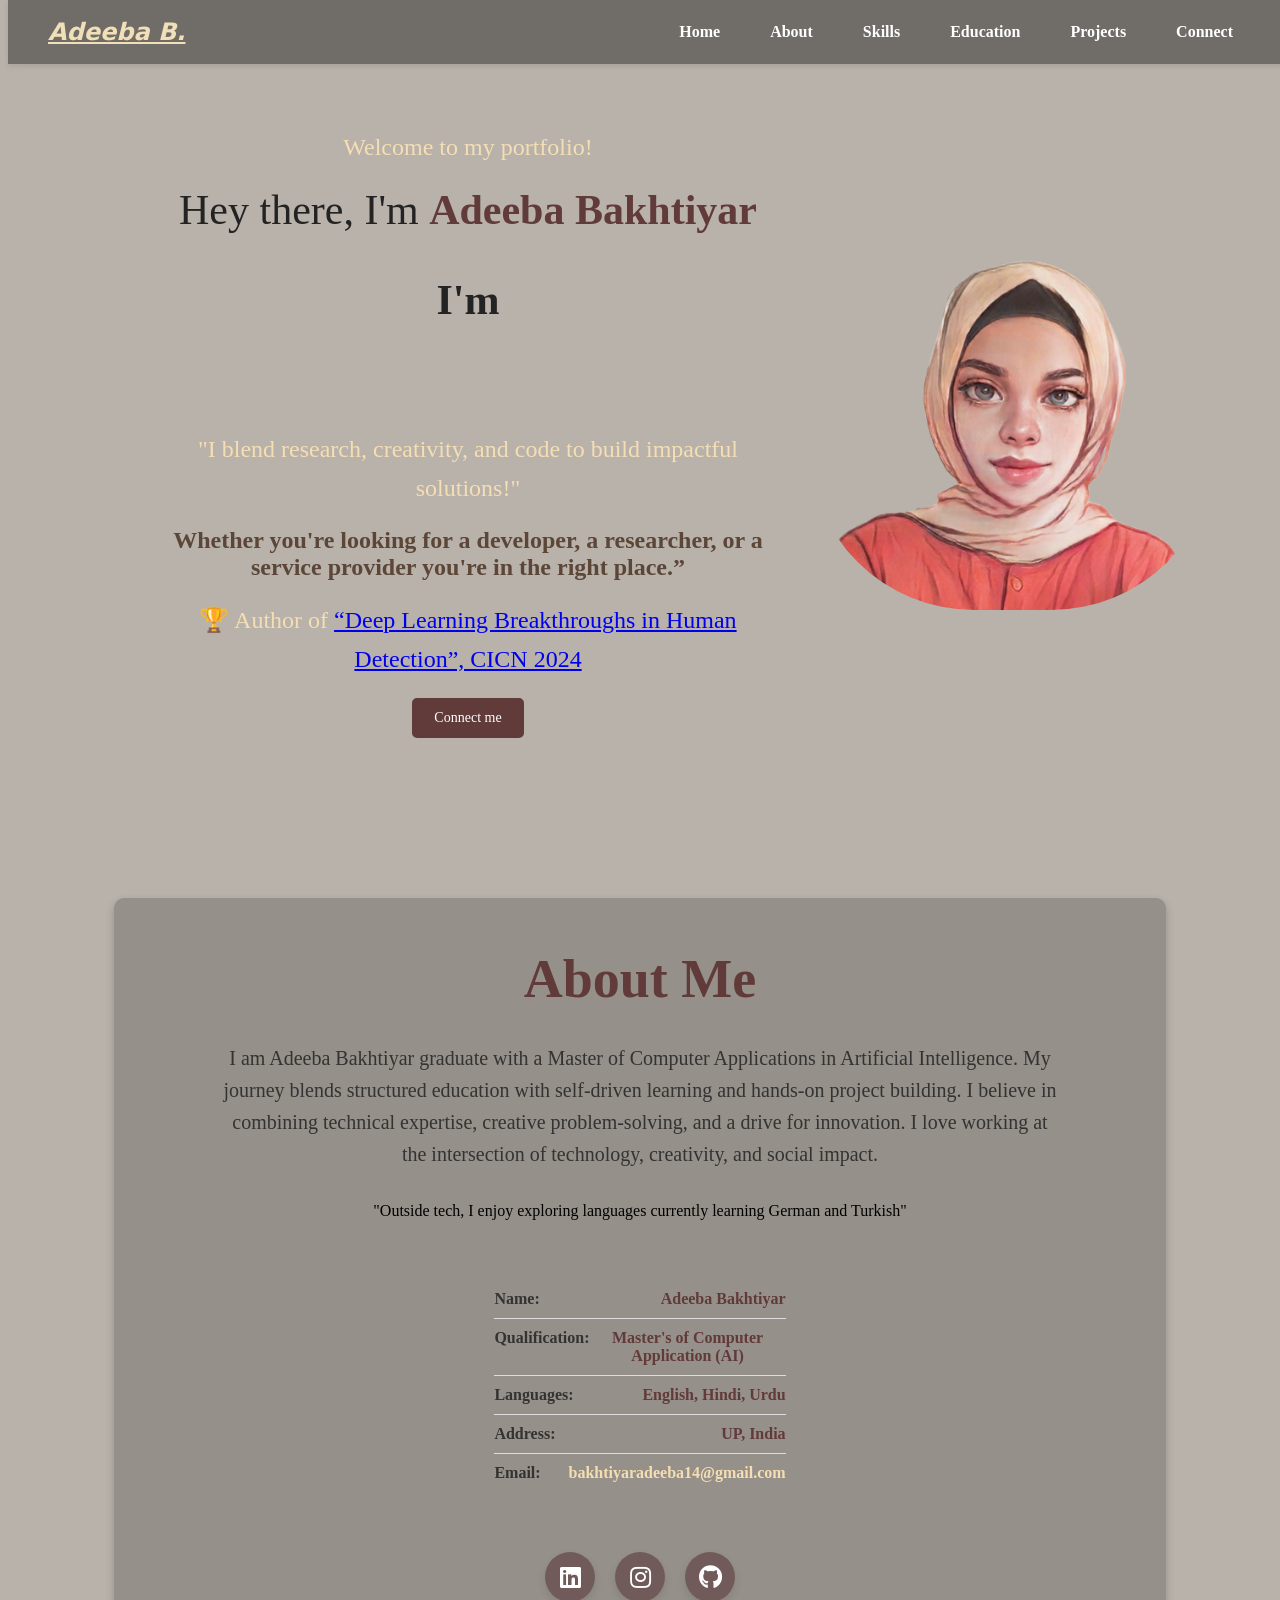
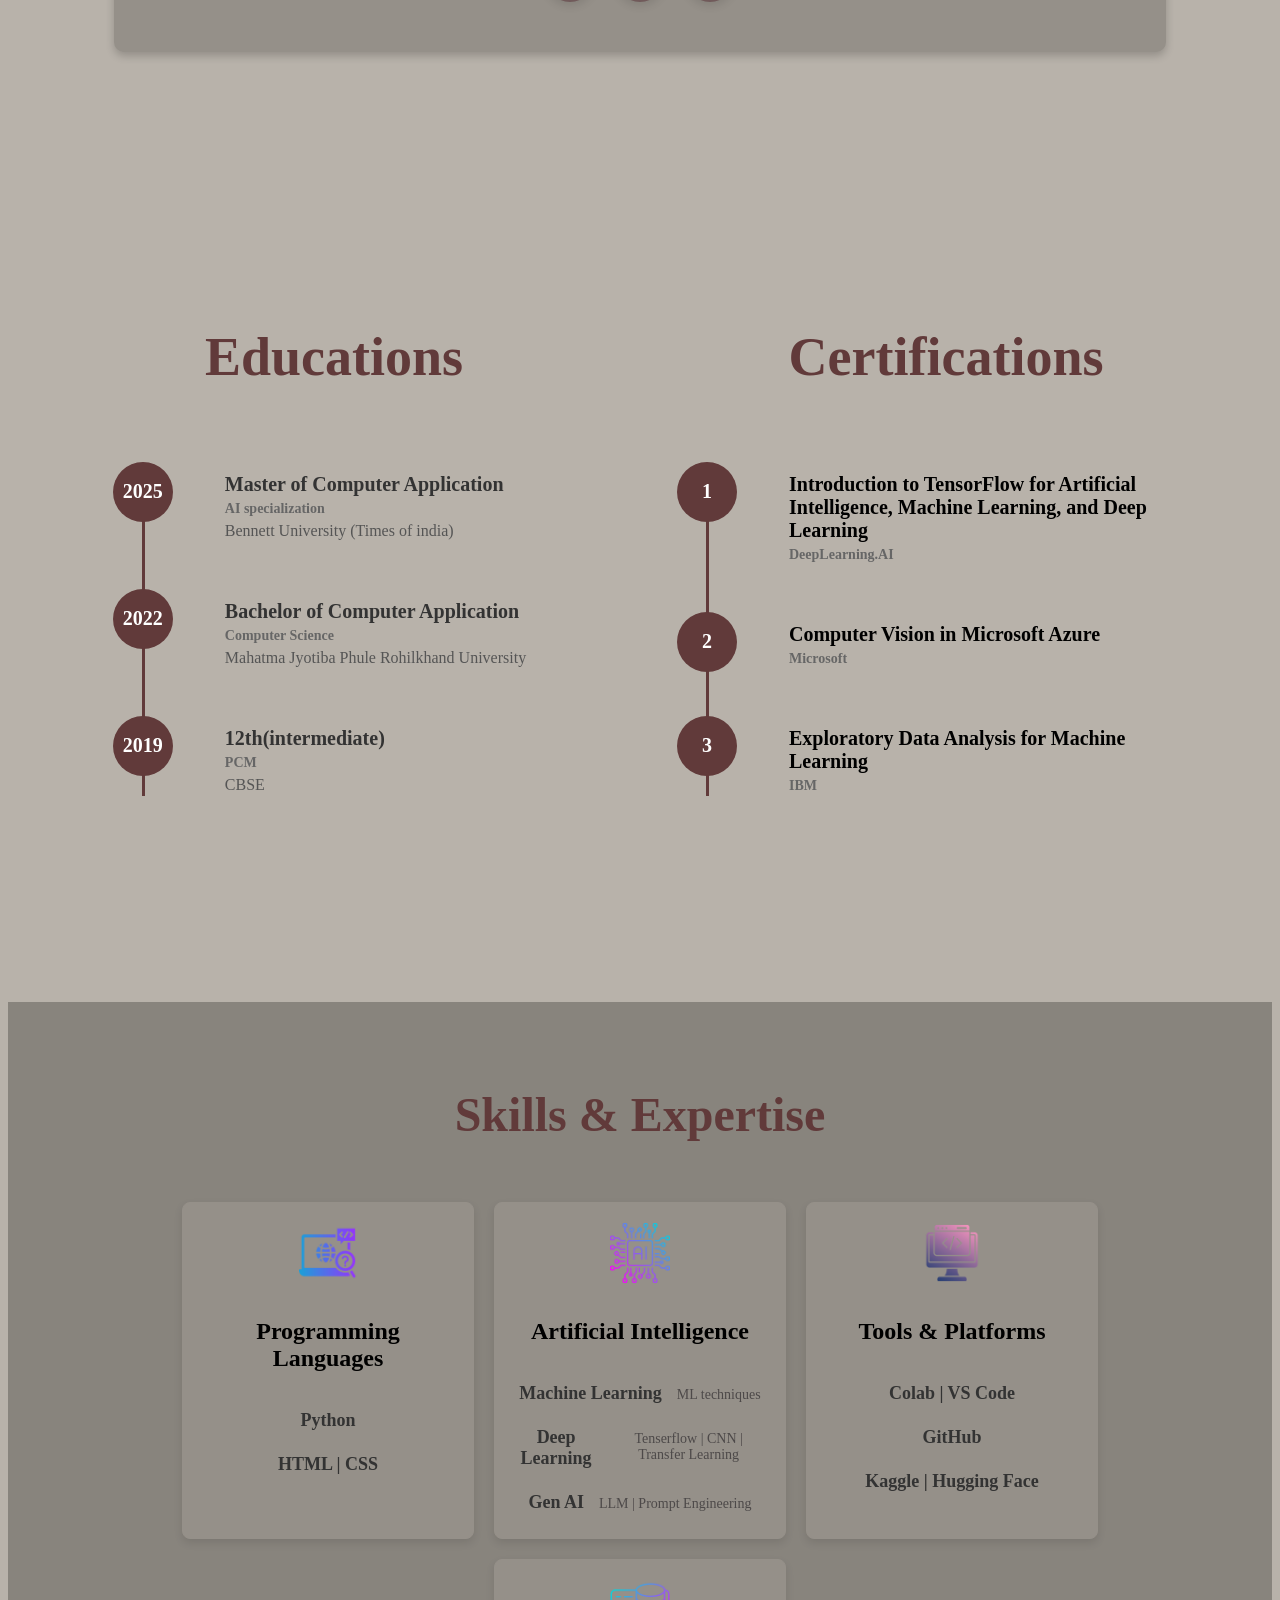
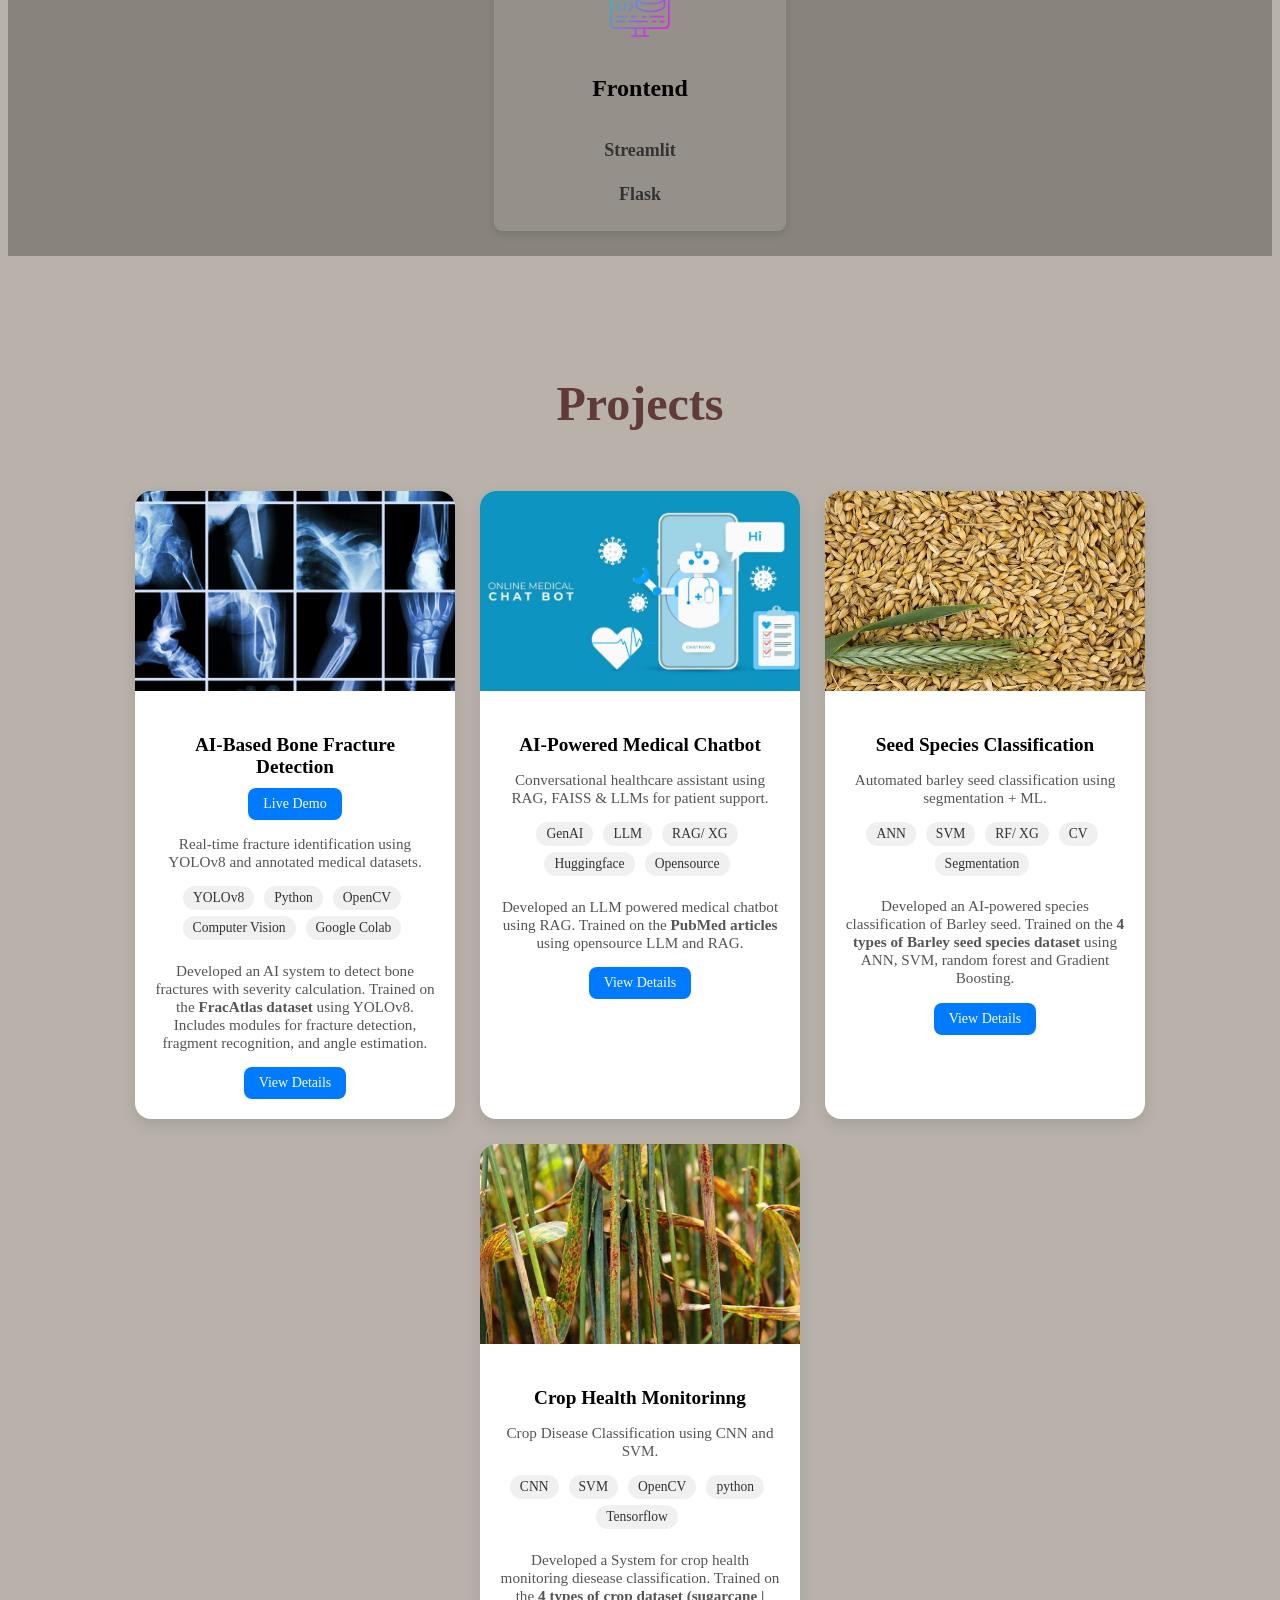
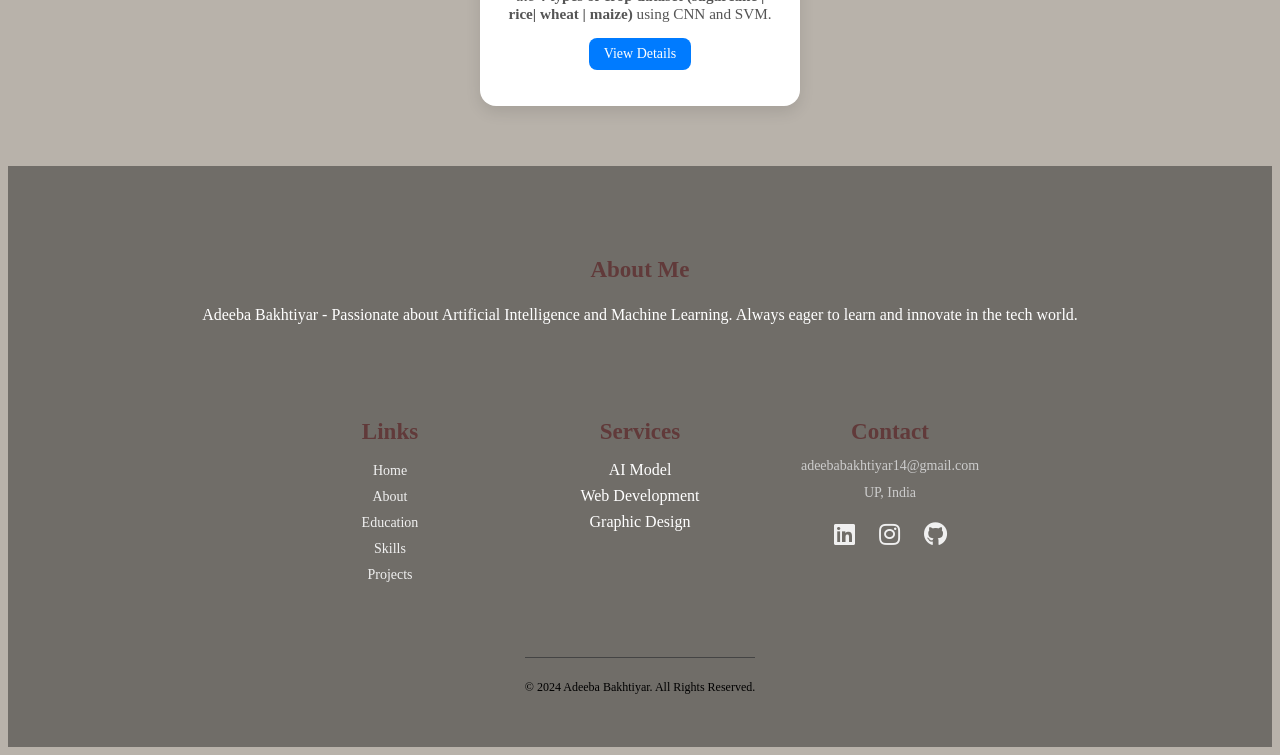
==== commit 8f9bf7da: "Update index.html" ====
--- a/index.html
+++ b/index.html
@@ -54,7 +54,12 @@
 
                     <p>"I blend research, creativity, and code to build impactful solutions!"</p>
                    <h1> Whether you're looking for a developer, a researcher, or a service provider you're in the right place.”</h1>
-
+                    <p class="hero-highlight">
+                        🏆 Author of 
+                    <a href="https://ieeexplore.ieee.org/document/10847522" target="_blank">
+                        “Deep Learning Breakthroughs in Human Detection”, CICN 2024
+                    </a>
+                    </p>
                     <div class="button">
                         <!-- <a href="ADEEBA_BAKHTIYAR_CV.pdf" view="Adeeba_Bakhtiyar_Resume"
                             class="btn mr-lg-2 custom-btn"><i class='uil uil-file-alt'></i> Download CV</a> -->
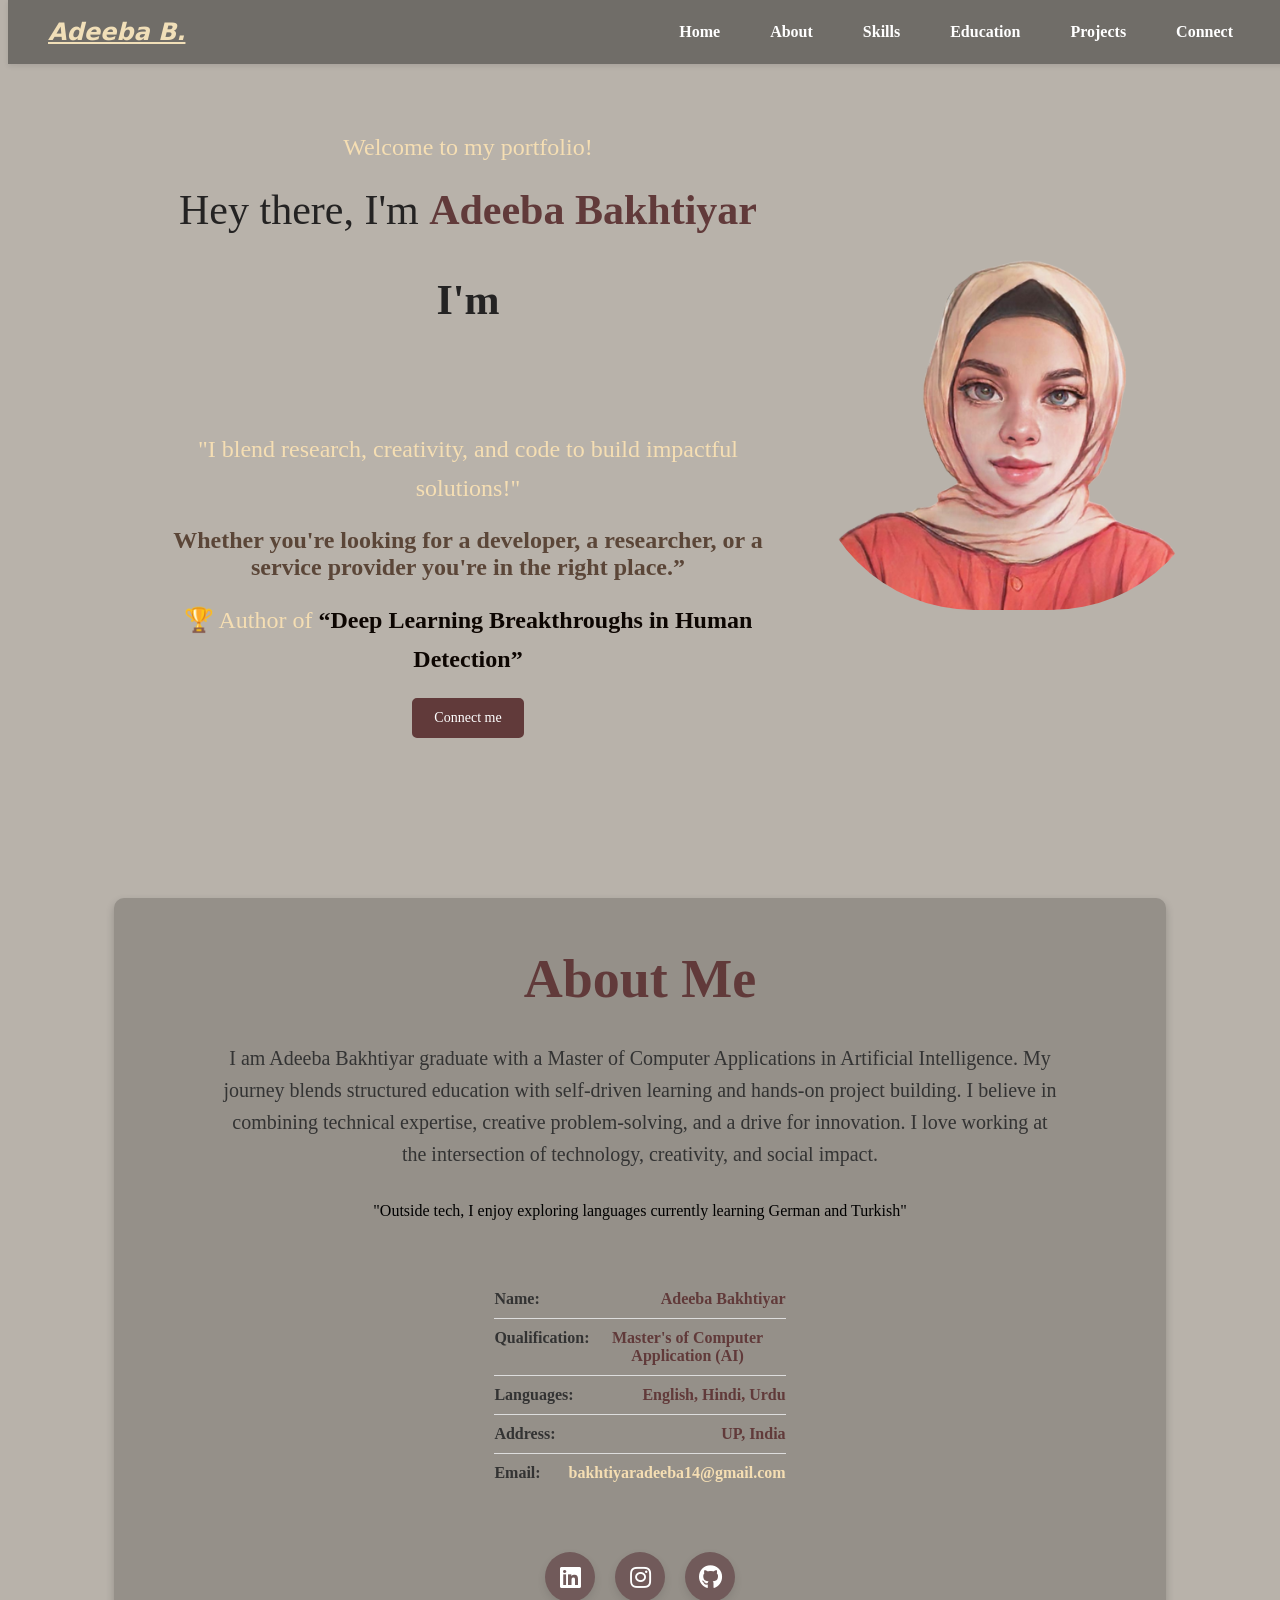
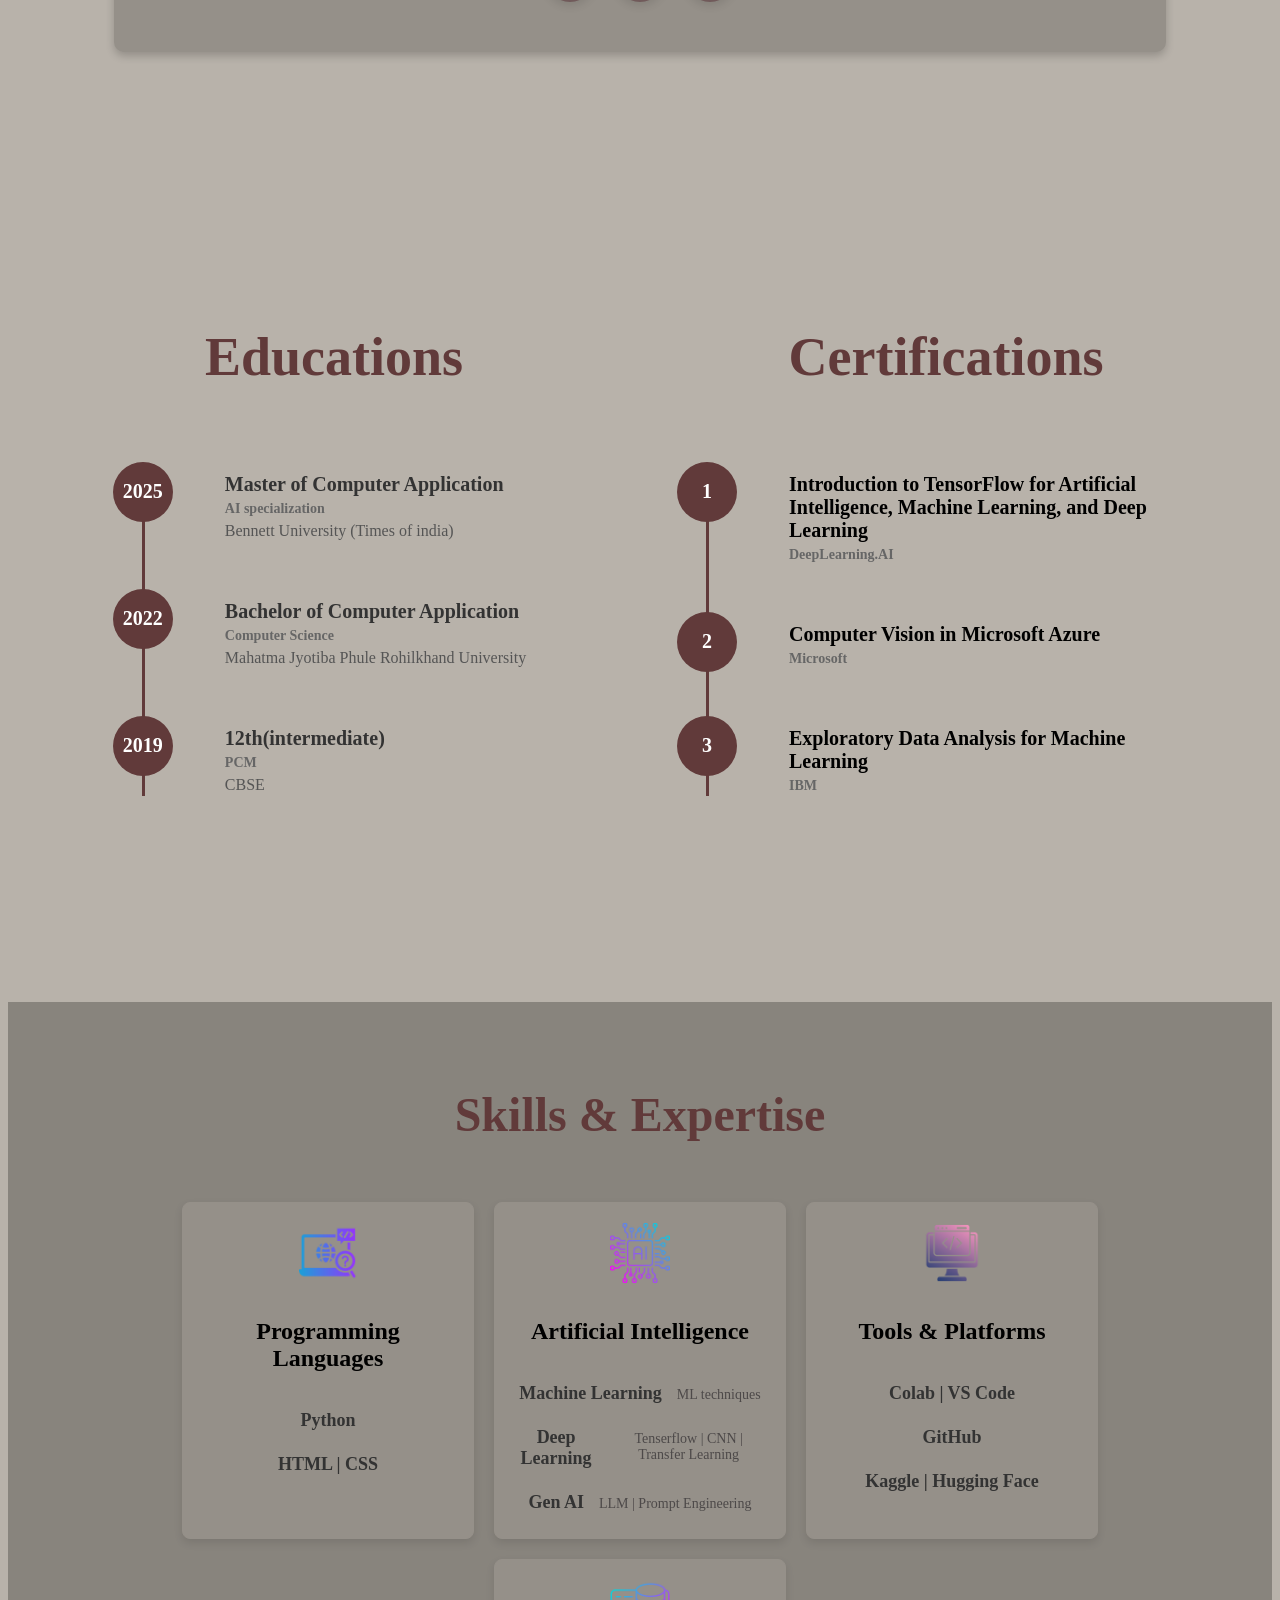
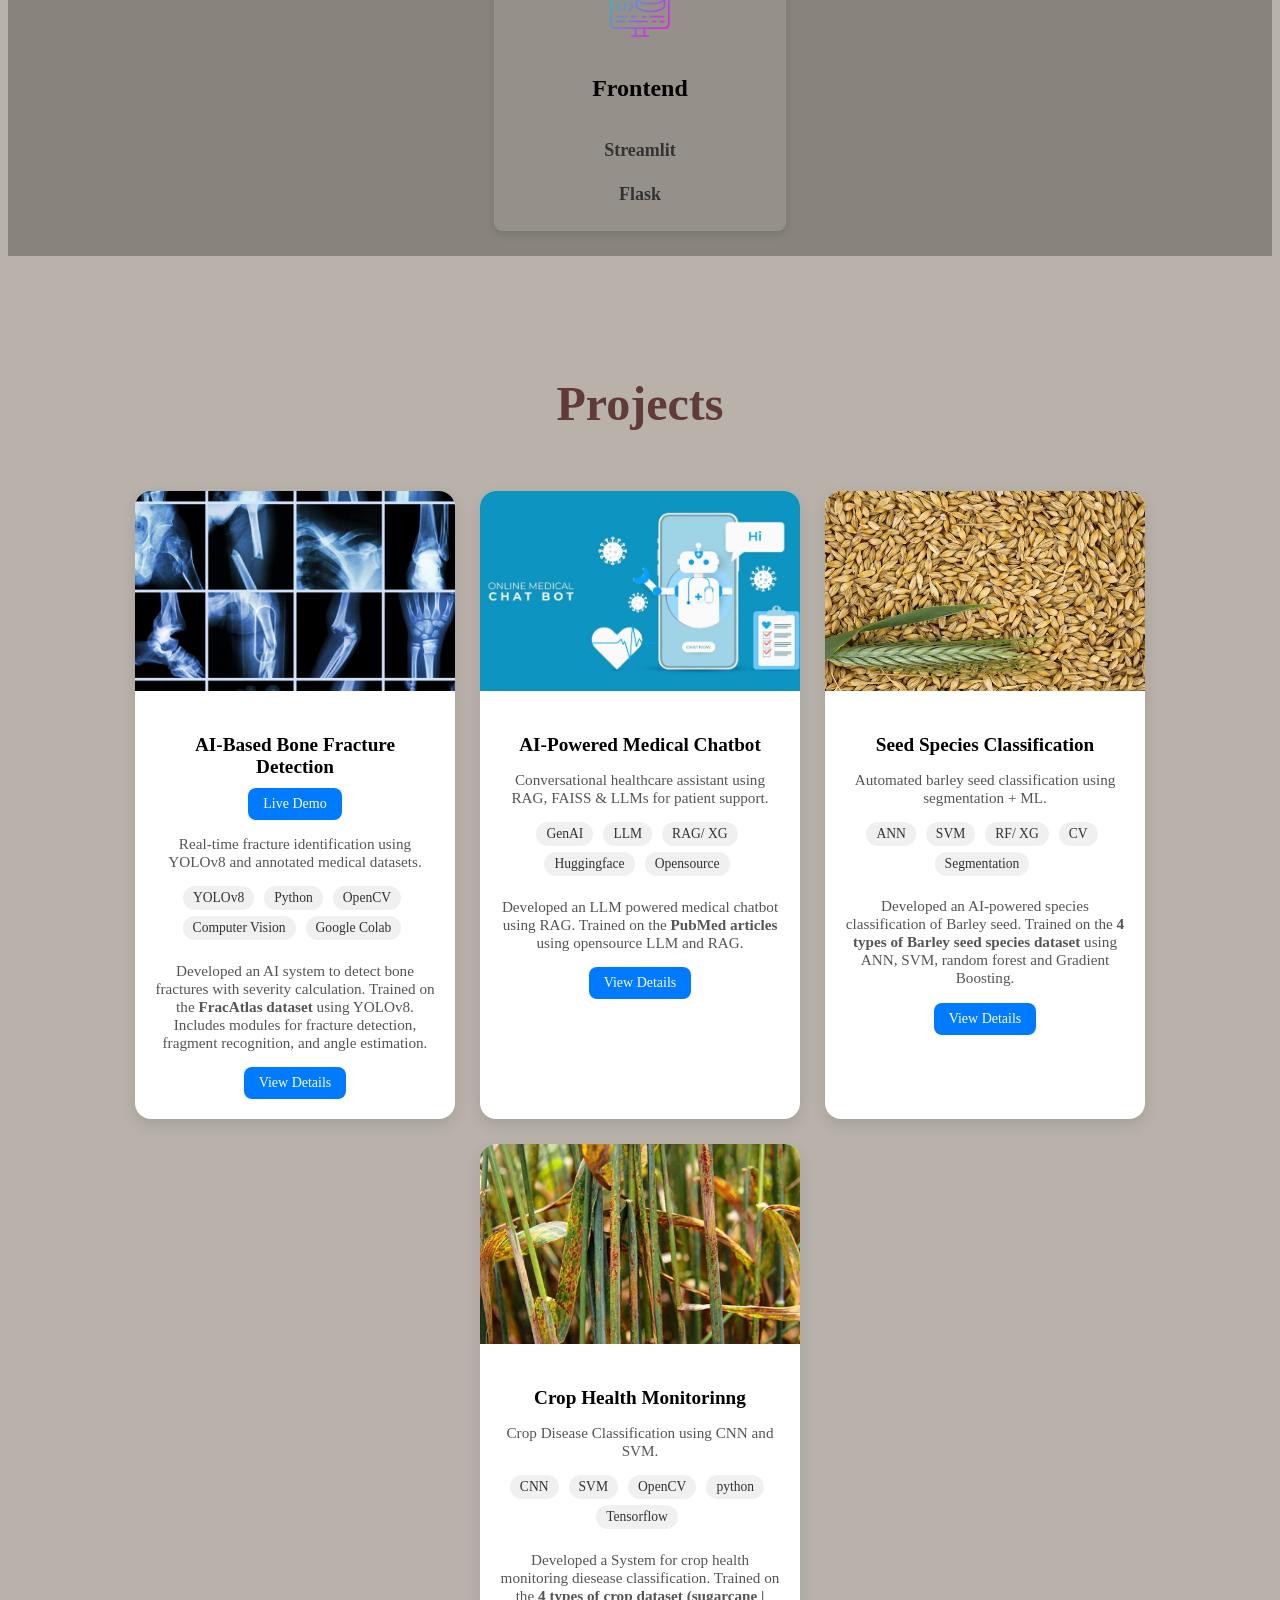
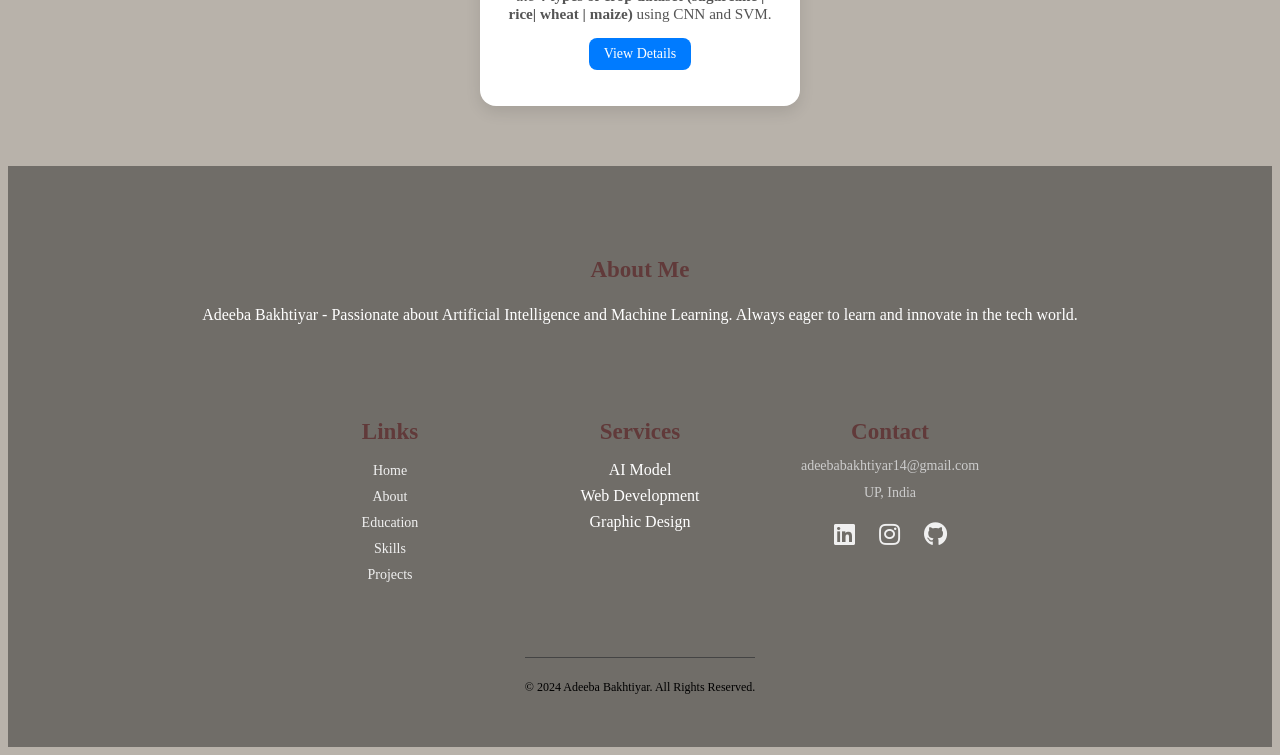
==== commit 6b65baea: "Update index.html" ====
--- a/index.html
+++ b/index.html
@@ -57,7 +57,7 @@
                     <p class="hero-highlight">
                         🏆 Author of 
                     <a href="https://ieeexplore.ieee.org/document/10847522" target="_blank">
-                        “Deep Learning Breakthroughs in Human Detection”, CICN 2024
+                        “Deep Learning Breakthroughs in Human Detection”
                     </a>
                     </p>
                     <div class="button">
@@ -442,3 +442,4 @@
 </body>
 
 </html>
+
--- a/index.css
+++ b/index.css
@@ -337,6 +337,16 @@
     margin: 32px 84px
 }
 
+.hero-highlight a {
+  color: #0d0602;
+  text-decoration: none;
+  font-weight: 600;
+}
+
+.hero-highlight a:hover {
+  color: #0b0501;
+}
+
 /* About info list styling */
 .info {
     list-style: none; /* Remove default list styling */
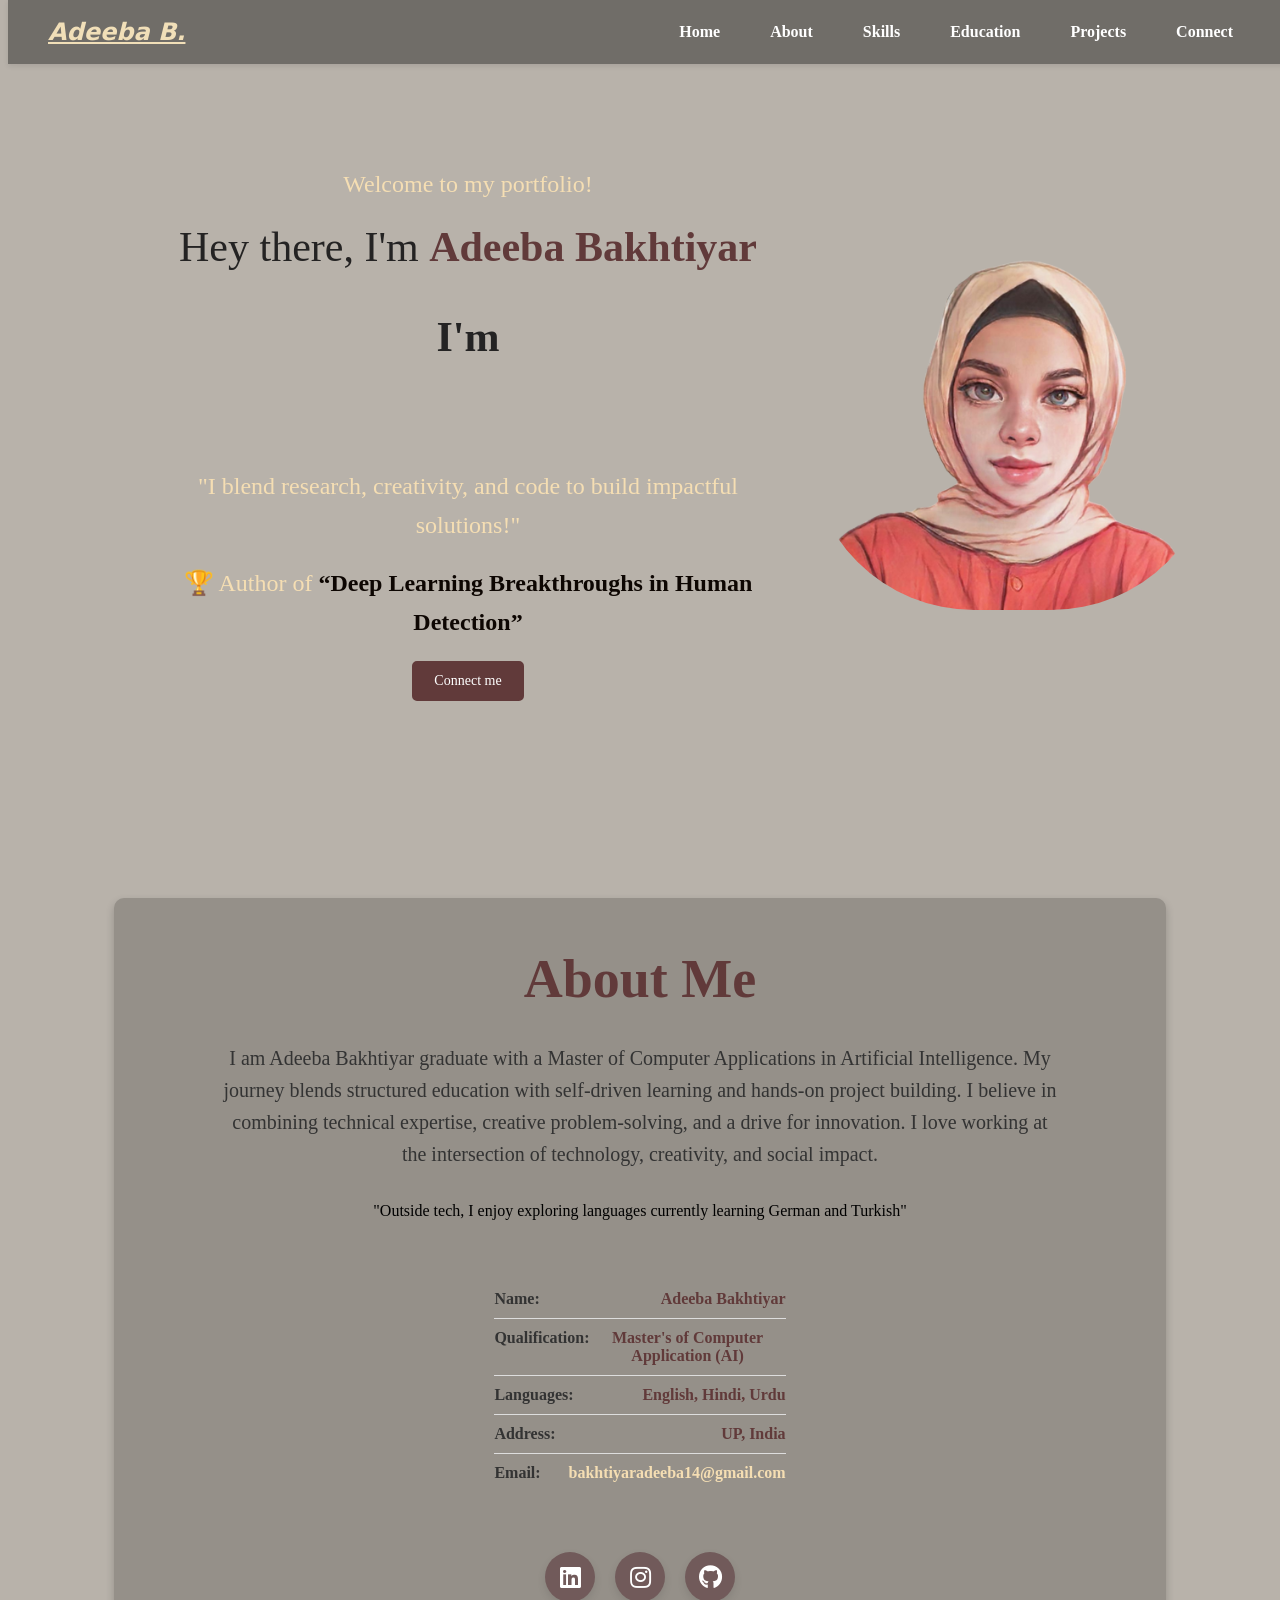
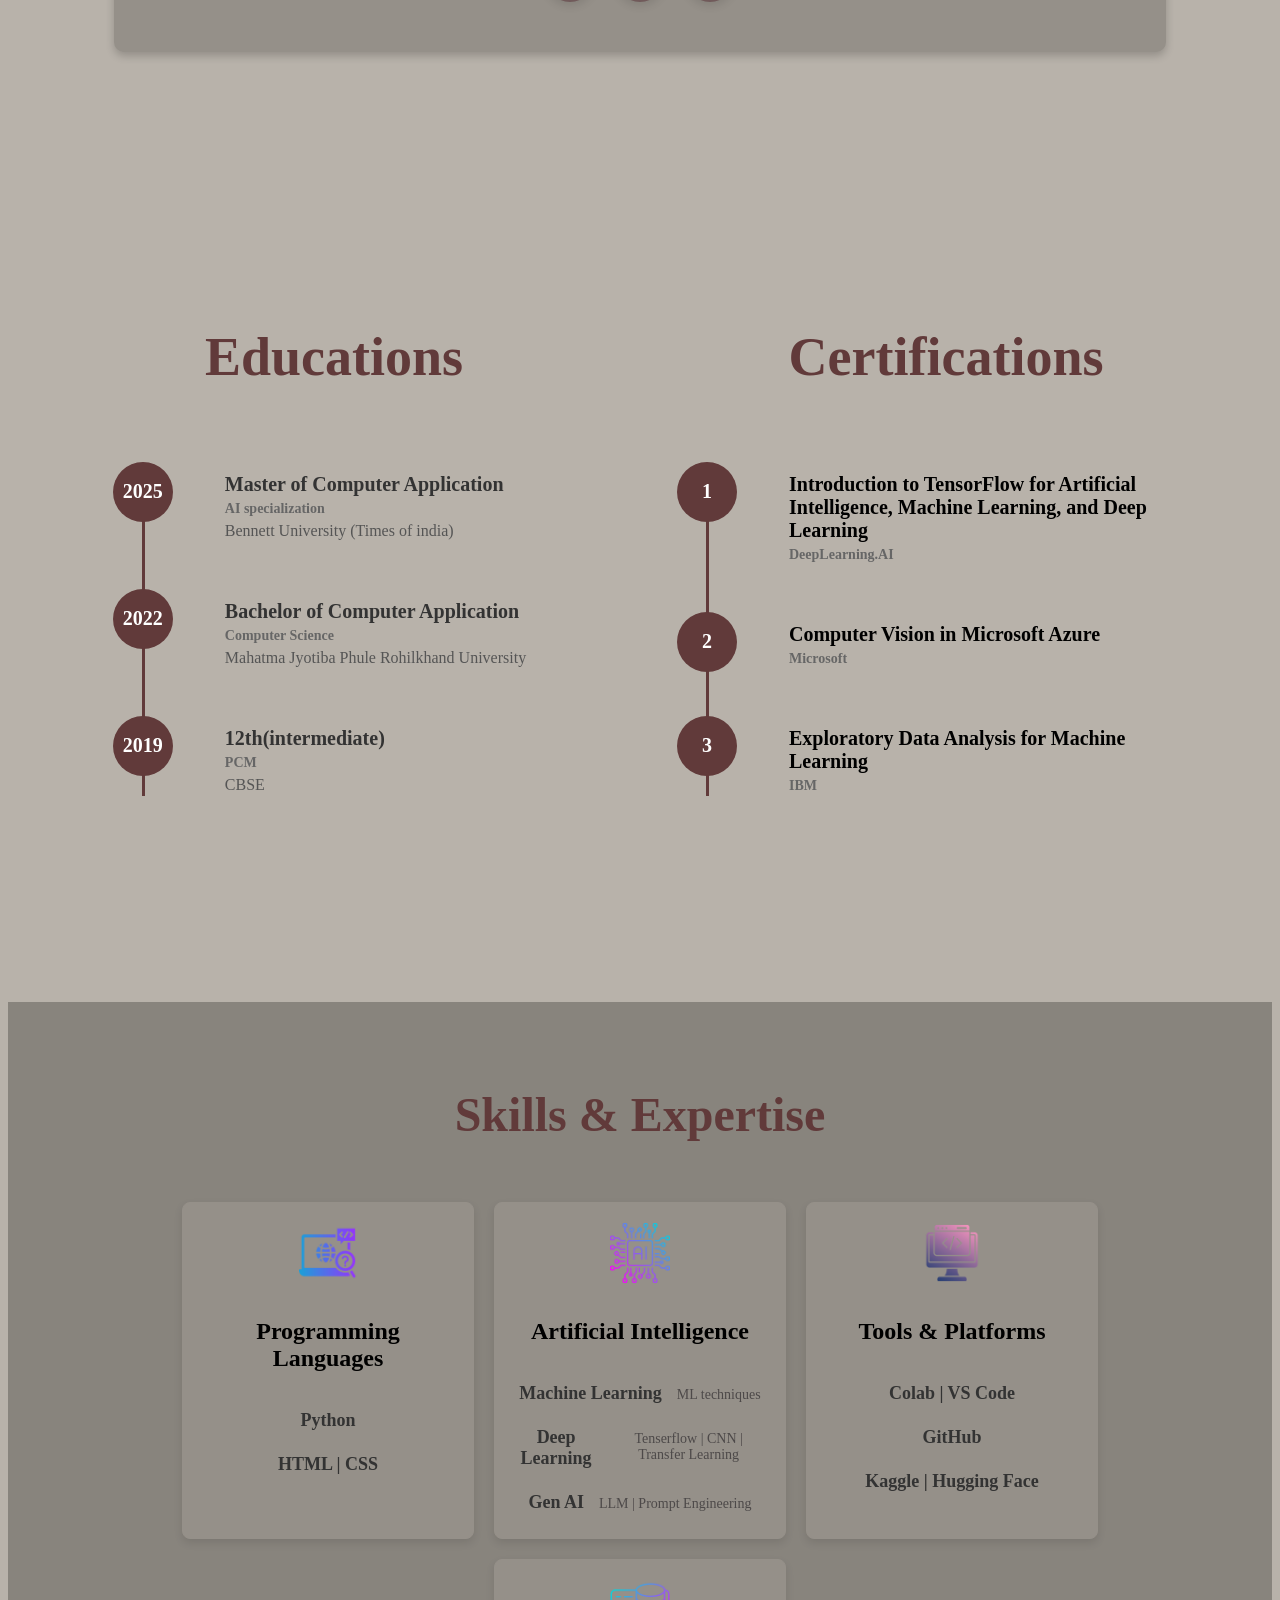
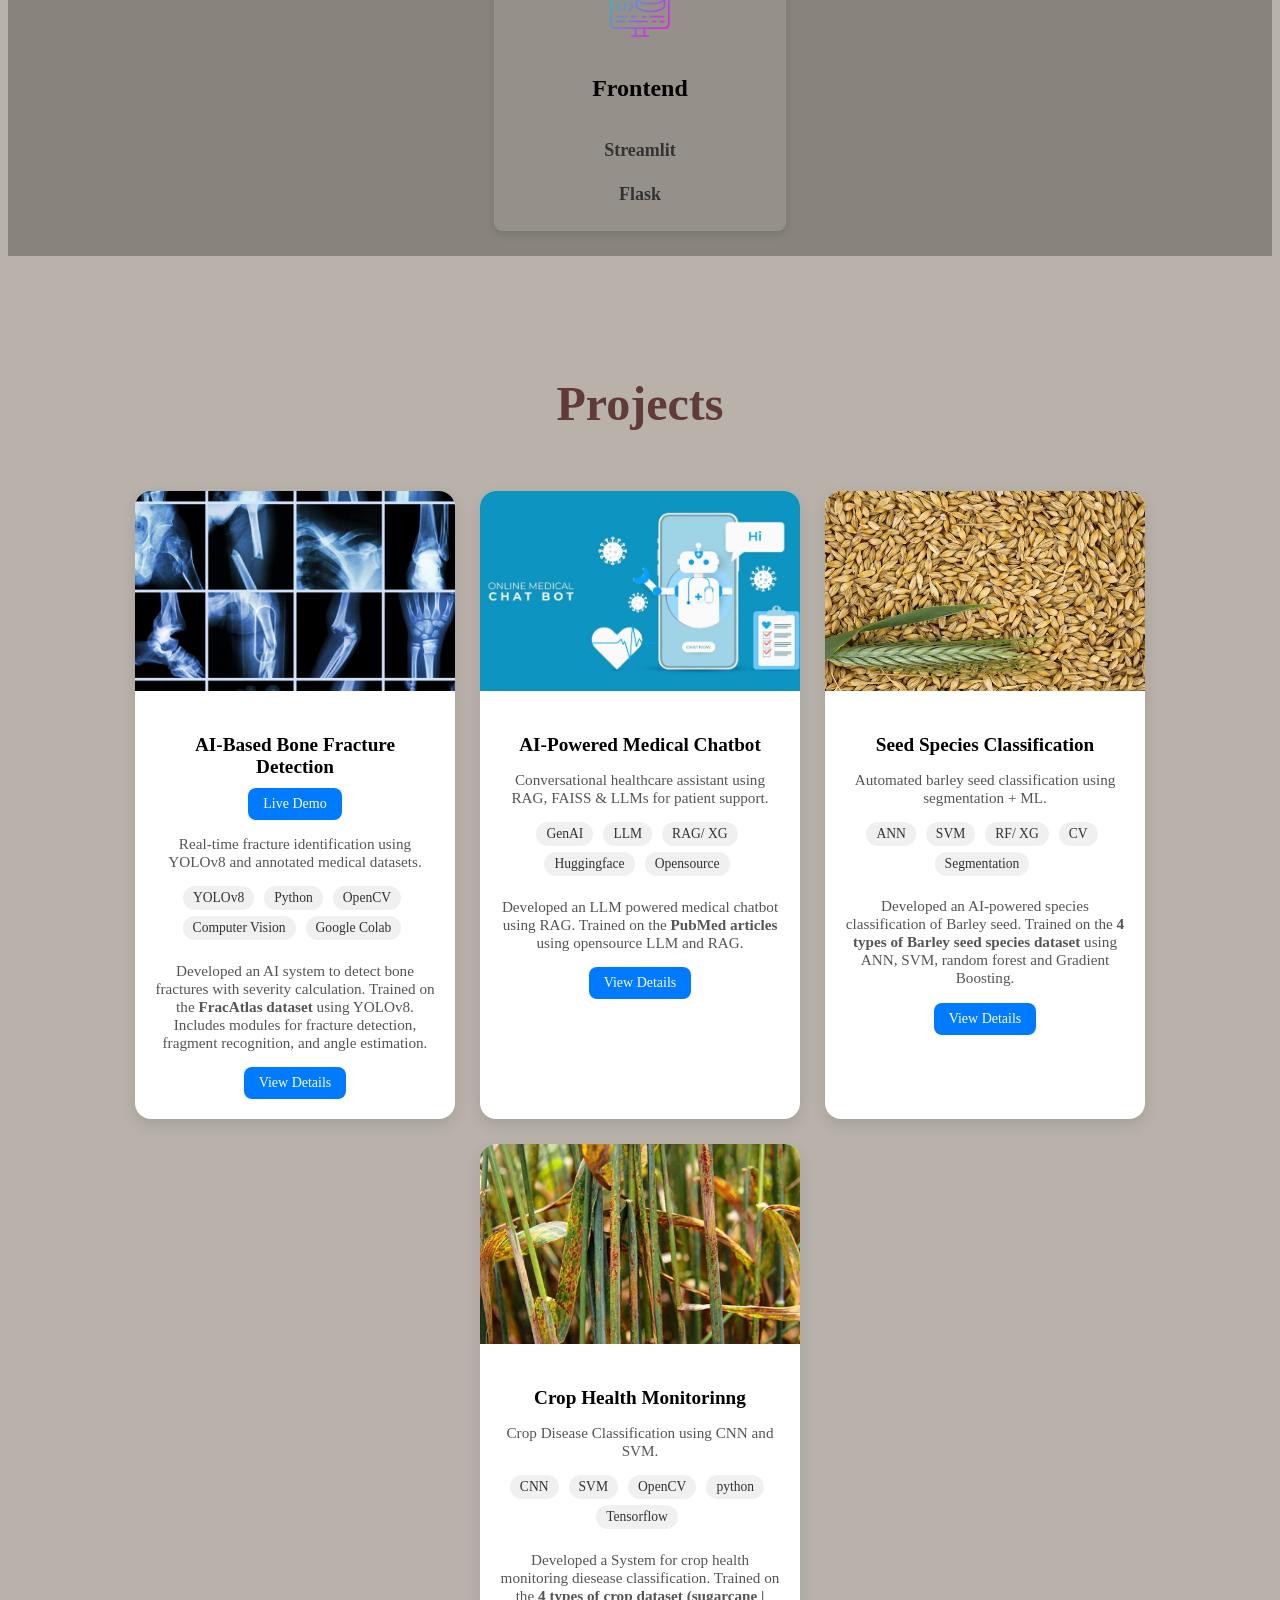
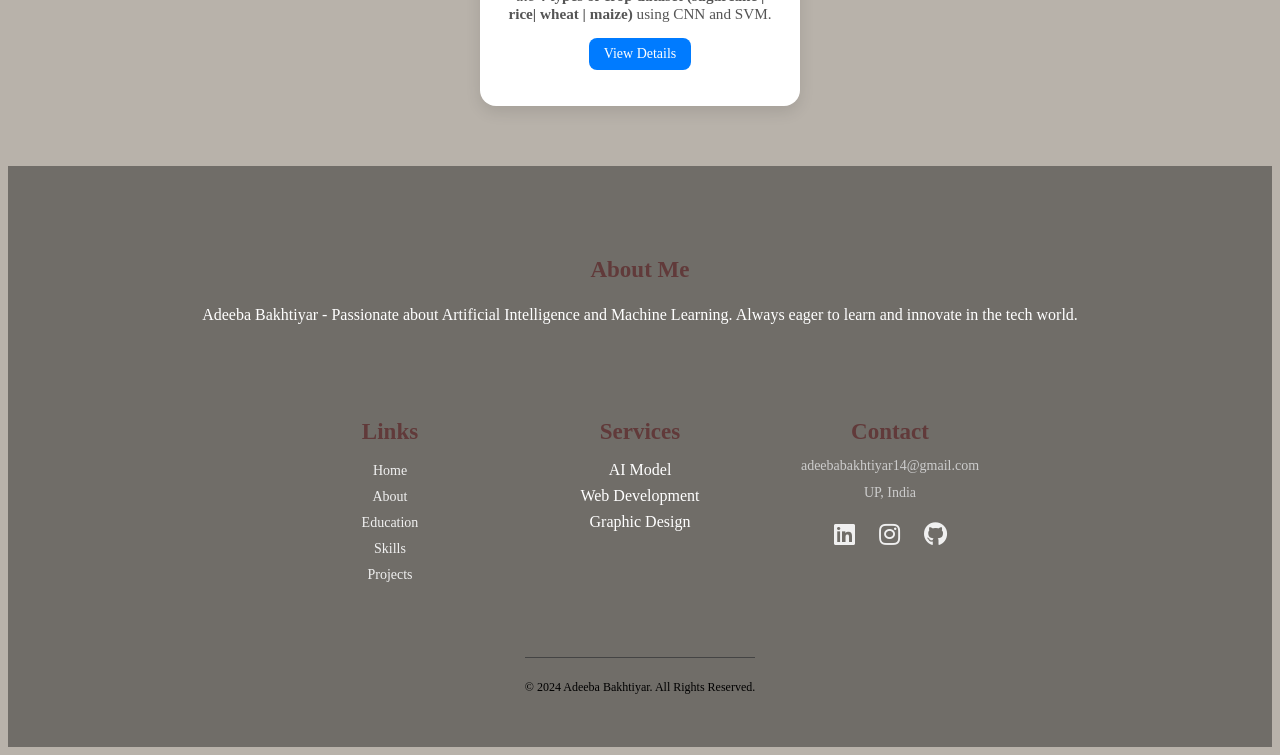
==== commit f3a61997: "Update index.html" ====
--- a/index.html
+++ b/index.html
@@ -53,7 +53,7 @@
                     </h1>
 
                     <p>"I blend research, creativity, and code to build impactful solutions!"</p>
-                   <h1> Whether you're looking for a developer, a researcher, or a service provider you're in the right place.”</h1>
+                 <!--  <h1> Whether you're looking for a developer, a researcher, or a service provider you're in the right place.”</h1> -->
                     <p class="hero-highlight">
                         🏆 Author of 
                     <a href="https://ieeexplore.ieee.org/document/10847522" target="_blank">
